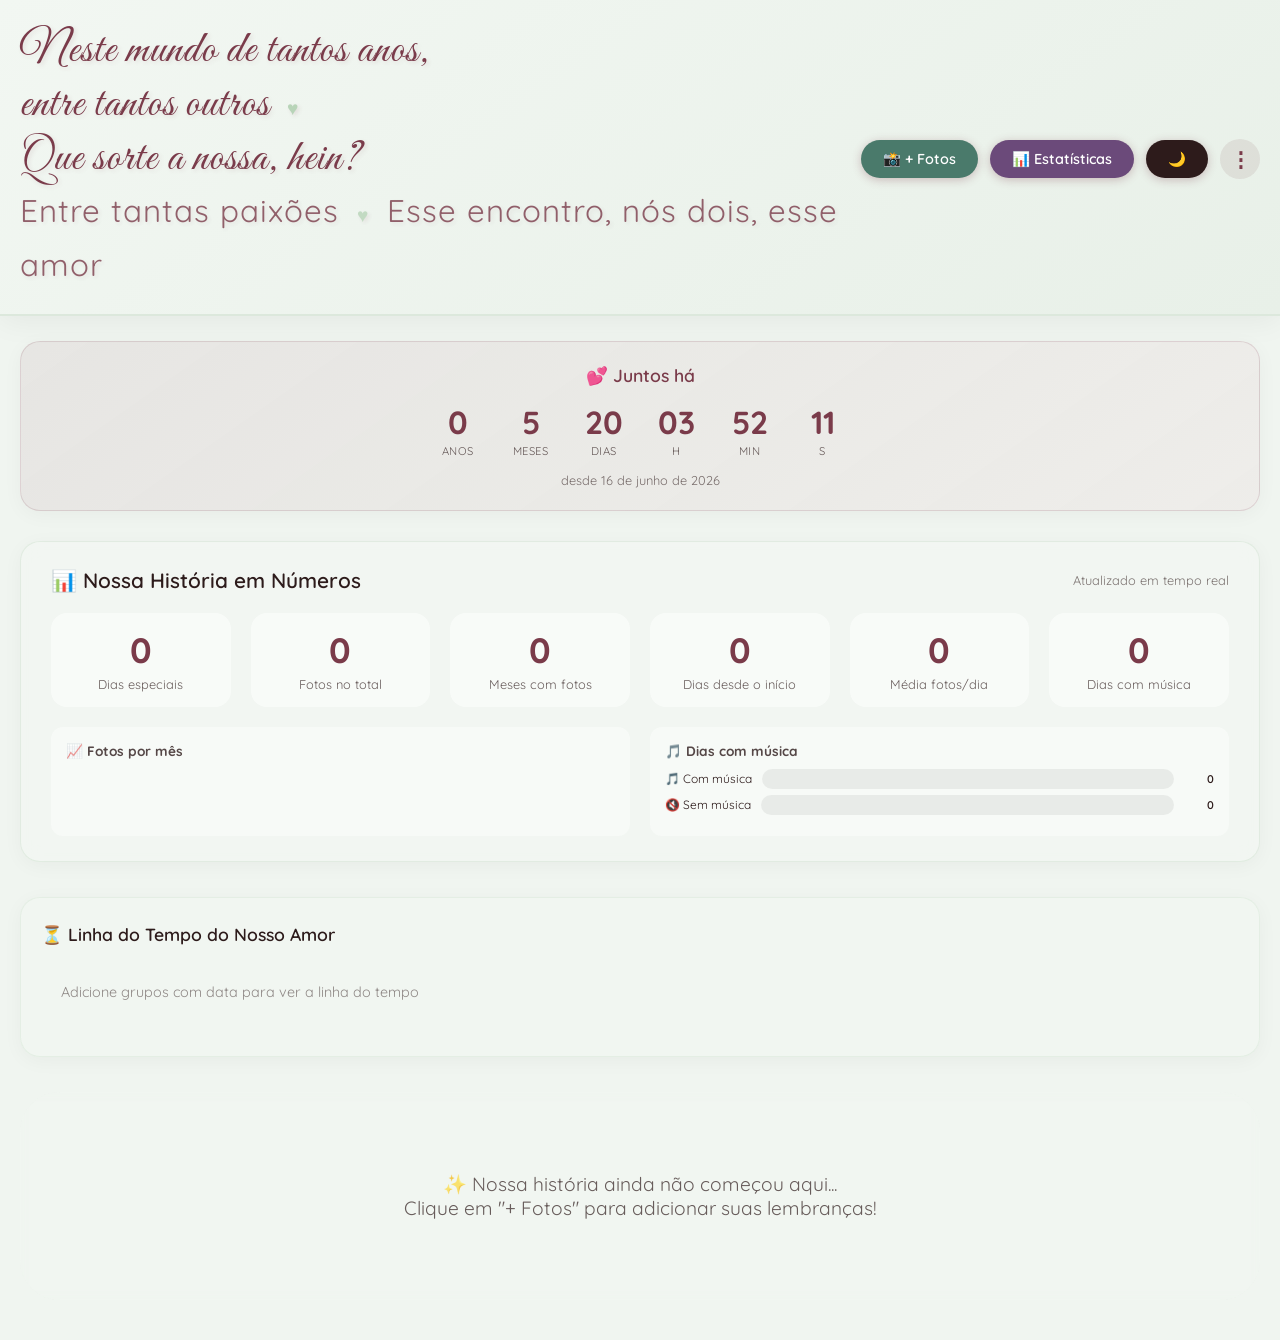
==== index.html @ b1036878 "Add files via upload" ====
<!DOCTYPE html>
<html lang="pt-br">

<head>
    <meta charset="UTF-8" />
    <meta name="viewport" content="width=device-width, initial-scale=1.0, maximum-scale=1.0, user-scalable=yes" />
    <meta name="theme-color" content="#f0f5f0" />
    <meta name="apple-mobile-web-app-capable" content="yes" />
    <meta name="apple-mobile-web-app-status-bar-style" content="default" />
    <meta name="apple-mobile-web-app-title" content="Nosso Álbum" />

    <title>📖 Nosso Álbum de Amor</title>

    <!-- PWA Manifest -->
    <link rel="manifest" href="manifest.json" />

    <!-- Ícones para instalação -->
    <link rel="icon" type="image/png" sizes="192x192" href="icons/icon-192.png" />
    <link rel="apple-touch-icon" href="icons/icon-192.png" />

    <!-- Fonte Romântica do Google Fonts -->
    <link
        href="https://fonts.googleapis.com/css2?family=Great+Vibes&family=Playfair+Display:ital,wght@0,400;0,700;1,400&family=Quicksand:wght@300;400;600&display=swap"
        rel="stylesheet" />

    <!-- CSS -->
    <link rel="stylesheet" href="style.css" />
</head>

<body>

    <!-- ===== BANNER DE INSTALAÇÃO ===== -->
    <div id="installBanner" class="install-banner hidden">
        <div class="install-content">
            <div class="install-icon">📱</div>
            <div class="install-text">
                <strong>Instalar App</strong>
                <span>Adicione à tela inicial</span>
            </div>
            <button class="btn btn-install" id="btnInstall">Instalar</button>
            <button class="btn-close-install" id="btnCloseInstall">✕</button>
        </div>
    </div>

    <!-- ===== HEADER ===== -->
    <header class="album-header" id="albumHeader">
        <div class="header-content">
            <div class="title-group">
                <div class="title-wrapper">
                    <h1>
                        Neste mundo de tantos anos,<br />
                        entre tantos outros
                        <span class="heart-divider">♥</span>
                        <br />
                        Que sorte a nossa, hein?
                        <br />
                        <span style="font-size:0.7em;opacity:0.8;">
                            Entre tantas paixões
                            <span class="heart-divider">♥</span>
                            Esse encontro, nós dois, esse amor
                        </span>
                    </h1>
                </div>
            </div>
            <div class="header-actions">
                <button class="btn btn-add-multi" id="btnAddPhotos">📸 + Fotos</button>
                <button class="btn btn-stats" id="btnToggleStats">📊 Estatísticas</button>
                <button class="btn btn-night" id="btnToggleNight">🌙</button>

                <!-- Menu de filtros (3 pontinhos) -->
                <div class="filter-menu-wrapper">
                    <button class="btn-kebab" id="btnFilterMenu" title="Filtros" aria-label="Abrir filtros">⋮</button>
                    <div class="filter-dropdown hidden" id="filterDropdown">
                        <label>📅 Filtrar por:</label>
                        <select id="filterMonth">
                            <option value="all">Todos os meses</option>
                        </select>
                        <select id="filterYear">
                            <option value="all">Todos os anos</option>
                        </select>
                        <span class="filter-stats" id="filterStats">📸 0 grupos</span>
                        <button class="btn btn-secondary" id="btnClearFilter">Limpar filtro</button>
                    </div>
                </div>
            </div>
        </div>
    </header>

    <!-- ===== MAIN ===== -->
    <div class="main-container">

        <!-- ===== CONTADOR "JUNTOS HÁ" ===== -->
        <div class="together-counter" id="togetherCounter">
            <div class="counter-title">💕 Juntos há</div>
            <div class="counter-grid">
                <div class="counter-item">
                    <span class="counter-number" id="counterYears">0</span>
                    <span class="counter-label">anos</span>
                </div>
                <div class="counter-item">
                    <span class="counter-number" id="counterMonths">0</span>
                    <span class="counter-label">meses</span>
                </div>
                <div class="counter-item">
                    <span class="counter-number" id="counterDays">0</span>
                    <span class="counter-label">dias</span>
                </div>
                <div class="counter-item">
                    <span class="counter-number" id="counterHours">00</span>
                    <span class="counter-label">h</span>
                </div>
                <div class="counter-item">
                    <span class="counter-number" id="counterMinutes">00</span>
                    <span class="counter-label">min</span>
                </div>
                <div class="counter-item">
                    <span class="counter-number" id="counterSeconds">00</span>
                    <span class="counter-label">s</span>
                </div>
            </div>
            <div class="counter-since">desde 16 de junho de 2026</div>
        </div>

        <!-- ===== PAINEL DE ESTATÍSTICAS ===== -->
        <div class="stats-panel" id="statsPanel">
            <div class="stats-header">
                <h2>📊 Nossa História em Números</h2>
                <span style="font-size:0.8rem;opacity:0.6;">Atualizado em tempo real</span>
            </div>
            <div class="stats-grid" id="statsGrid">
                <div class="stat-item">
                    <div class="stat-number" id="statGroups">0</div>
                    <div class="stat-label">Dias especiais</div>
                </div>
                <div class="stat-item">
                    <div class="stat-number" id="statPhotos">0</div>
                    <div class="stat-label">Fotos no total</div>
                </div>
                <div class="stat-item">
                    <div class="stat-number" id="statMonths">0</div>
                    <div class="stat-label">Meses com fotos</div>
                </div>
                <div class="stat-item">
                    <div class="stat-number" id="statPeriod">0</div>
                    <div class="stat-label">Dias desde o início</div>
                </div>
                <div class="stat-item">
                    <div class="stat-number" id="statAvgPhotos">0</div>
                    <div class="stat-label">Média fotos/dia</div>
                </div>
                <div class="stat-item">
                    <div class="stat-number" id="statWithMusic">0</div>
                    <div class="stat-label">Dias com música</div>
                </div>
            </div>
            <div class="stats-bars">
                <div class="bar-chart">
                    <h4>📈 Fotos por mês</h4>
                    <div id="monthlyBars"></div>
                </div>
                <div class="bar-chart">
                    <h4>🎵 Dias com música</h4>
                    <div id="musicBars"></div>
                </div>
            </div>
        </div>

        <!-- ===== LINHA DO TEMPO ===== -->
        <div class="timeline-section" id="timelineSection">
            <div class="timeline-title">⏳ Linha do Tempo do Nosso Amor</div>
            <div class="timeline-scroll" id="timelineScroll"></div>
        </div>

        <!-- ===== GRADE DE FOTOS ===== -->
        <div class="album-grid" id="albumGrid">
            <div class="empty-message" id="emptyMessage">
                ✨ Nossa história ainda não começou aqui...<br />
                Clique em "+ Fotos" para adicionar suas lembranças!
            </div>
        </div>
    </div>

    <!-- ===== MODAL DE EDIÇÃO ===== -->
    <div class="modal-overlay hidden" id="editModal">
        <div class="modal-box">
            <h2>✏️ Editar Dia Especial</h2>
            <p style="font-size:0.85rem;opacity:0.7;text-align:center;margin-bottom:10px;">
                Todas as fotos deste dia compartilham a mesma legenda, data e música
            </p>

            <label for="editText">📝 Legenda do Dia</label>
            <textarea id="editText" placeholder="Ex: Nosso primeiro beijo..."></textarea>

            <label for="editDate">📅 Data</label>
            <input type="date" id="editDate" />

            <label for="editMusic">🎵 Música do Dia</label>
            <select id="editMusic">
                <option value="">Nenhuma música</option>
                <option value="custom">🔗 URL personalizada</option>
            </select>

            <div id="customMusicDiv" style="display:none;margin-top:8px;">
                <label>🔗 URL da música</label>
                <input type="text" id="editCustomMusic"
                    placeholder="https://www.youtube.com/watch?v=... ou https://open.spotify.com/track/..." />
                <small style="display:block;margin-top:4px;font-size:0.7rem;opacity:0.6;">
                    Funciona com: YouTube, Spotify, SoundCloud, ou link direto MP3
                </small>
            </div>

            <!-- Biblioteca de músicas online -->
            <div style="margin-top:12px;">
                <label>📚 Biblioteca Online</label>
                <input type="text" class="music-search" id="musicSearch" placeholder="🔍 Buscar música..." />
                <div class="music-library" id="musicLibrary">
                    <!-- Carregado via JS -->
                </div>
            </div>

            <div class="modal-actions">
                <button class="btn-cancel" id="btnCancelEdit">Cancelar</button>
                <button class="btn-save" id="btnSaveEdit">💾 Salvar</button>
            </div>
        </div>
    </div>

    <!-- ===== LIGHTBOX ===== -->
    <div class="lightbox-overlay hidden" id="lightbox">
        <div class="lightbox-content">
            <button class="lightbox-close" id="lightboxClose">✕</button>
            <img id="lightboxImg" src="" alt="Foto ampliada" />
            <div class="lightbox-info" id="lightboxInfo"></div>
            <div class="lightbox-nav">
                <button class="lightbox-prev" id="lightboxPrev">‹</button>
                <button class="lightbox-next" id="lightboxNext">›</button>
            </div>
            <div class="lightbox-counter" id="lightboxCounter"></div>
        </div>
    </div>

    <!-- JavaScript -->
    <script src="script.js"></script>
</body>

</html>
---- style.css ----
/* ===== RESET E BASE ===== */
* {
    margin: 0;
    padding: 0;
    box-sizing: border-box;
    font-family: 'Quicksand', 'Segoe UI', 'Helvetica Neue', Arial, sans-serif;
}

body {
    background: #f0f5f0;
    /* Verde bem fraquinho */
    min-height: 100vh;
    padding: 0;
    transition: background 0.5s, color 0.5s;
    color: #2d1b1b;
}

body.night-mode {
    background: #1a1218;
    color: #f0e4e0;
}

/* ===== HEADER ===== */
.album-header {
    background: linear-gradient(145deg, #f2f7f2, #e8f0e8);
    padding: 25px 20px 20px;
    box-shadow: 0 4px 30px rgba(0, 0, 0, 0.06);
    position: sticky;
    top: 0;
    z-index: 100;
    transition: background 0.5s;
    border-bottom: 2px solid #dce8dc;
}

body.night-mode .album-header {
    background: linear-gradient(145deg, #2a1e24, #1f151b);
    border-bottom-color: #3d2a32;
}

.header-content {
    max-width: 1300px;
    margin: 0 auto;
    display: flex;
    flex-wrap: wrap;
    align-items: center;
    justify-content: space-between;
    gap: 15px;
}

.title-group {
    display: flex;
    align-items: center;
    gap: 15px;
    flex: 1;
}

.title-group .title-wrapper {
    flex: 1;
}

.title-group h1 {
    font-family: 'Great Vibes', cursive;
    font-size: 2.8rem;
    font-weight: 400;
    color: #7a3b4a;
    line-height: 1.2;
    text-shadow: 2px 2px 4px rgba(122, 59, 74, 0.12);
    letter-spacing: 1px;
    transition: color 0.5s;
}

body.night-mode .title-group h1 {
    color: #e8b4c4;
    text-shadow: 2px 2px 4px rgba(232, 180, 196, 0.2);
}

.heart-divider {
    display: inline-block;
    margin: 0 8px;
    color: #b8d4b8;
    font-size: 1.2rem;
    animation: pulse-heart 2s ease-in-out infinite;
}

@keyframes pulse-heart {

    0%,
    100% {
        transform: scale(1);
    }

    50% {
        transform: scale(1.2);
    }
}

.header-actions {
    display: flex;
    flex-wrap: wrap;
    align-items: center;
    gap: 12px;
}

/* ===== BOTÕES ===== */
.btn {
    padding: 10px 22px;
    border: none;
    border-radius: 30px;
    font-weight: 600;
    font-size: 0.9rem;
    cursor: pointer;
    transition: all 0.3s;
    display: inline-flex;
    align-items: center;
    gap: 8px;
    background: #7a3b4a;
    color: white;
    box-shadow: 0 2px 10px rgba(122, 59, 74, 0.3);
}

.btn:hover {
    transform: translateY(-2px);
    box-shadow: 0 6px 20px rgba(122, 59, 74, 0.4);
}

.btn-secondary {
    background: #dce8dc;
    color: #3a4a3a;
    box-shadow: none;
}

.btn-secondary:hover {
    background: #cde0cd;
}

body.night-mode .btn-secondary {
    background: #3d2a32;
    color: #e8d5ce;
}

.btn-night {
    background: #2d1b1b;
    color: #f5ebe6;
}

body.night-mode .btn-night {
    background: #f5ebe6;
    color: #2d1b1b;
}

.btn-add-multi {
    background: #4a7a6b;
}

.btn-add-multi:hover {
    background: #3a5f52;
}

.btn-stats {
    background: #6b4a7a;
}

.btn-stats:hover {
    background: #5a3a6a;
}

/* ===== MENU DE FILTROS (3 pontinhos) ===== */
.filter-menu-wrapper {
    position: relative;
}

.btn-kebab {
    background: rgba(122, 59, 74, 0.1);
    color: #7a3b4a;
    border: none;
    width: 40px;
    height: 40px;
    border-radius: 50%;
    font-size: 1.3rem;
    font-weight: 700;
    line-height: 1;
    cursor: pointer;
    display: flex;
    align-items: center;
    justify-content: center;
    transition: 0.3s;
}

.btn-kebab:hover {
    background: rgba(122, 59, 74, 0.2);
    transform: scale(1.05);
}

body.night-mode .btn-kebab {
    background: rgba(232, 180, 196, 0.12);
    color: #e8b4c4;
}

body.night-mode .btn-kebab:hover {
    background: rgba(232, 180, 196, 0.22);
}

.filter-dropdown {
    position: absolute;
    top: calc(100% + 10px);
    right: 0;
    background: #f2f7f2;
    border: 1px solid #dce8dc;
    border-radius: 16px;
    padding: 16px;
    box-shadow: 0 10px 30px rgba(0, 0, 0, 0.15);
    display: flex;
    flex-direction: column;
    gap: 10px;
    min-width: 220px;
    z-index: 200;
}

body.night-mode .filter-dropdown {
    background: #2a1e24;
    border-color: #3d2a32;
}

.filter-dropdown label {
    font-size: 0.85rem;
    font-weight: 600;
    opacity: 0.8;
}

.filter-dropdown select {
    padding: 8px 14px;
    border-radius: 20px;
    border: 2px solid #dce8dc;
    background: white;
    font-size: 0.85rem;
    cursor: pointer;
    transition: 0.3s;
    outline: none;
    width: 100%;
}

.filter-dropdown select:focus {
    border-color: #7a3b4a;
}

body.night-mode .filter-dropdown select {
    background: #1f151b;
    border-color: #3d2a32;
    color: #f0e4e0;
}

.filter-dropdown .filter-stats {
    font-size: 0.8rem;
    opacity: 0.7;
}

.filter-dropdown .btn-secondary {
    width: 100%;
    justify-content: center;
    padding: 8px 16px;
    font-size: 0.8rem;
}

/* ===== CONTAINER PRINCIPAL ===== */
.main-container {
    max-width: 1300px;
    margin: 0 auto;
    padding: 25px 20px 40px;
}

/* ===== CONTADOR "JUNTOS HÁ" ===== */
.together-counter {
    background: linear-gradient(145deg, rgba(122, 59, 74, 0.08), rgba(232, 180, 196, 0.12));
    border: 1px solid rgba(122, 59, 74, 0.15);
    border-radius: 20px;
    padding: 22px 20px;
    margin-bottom: 30px;
    text-align: center;
    box-shadow: 0 4px 20px rgba(0, 0, 0, 0.04);
    transition: 0.5s;
}

body.night-mode .together-counter {
    background: linear-gradient(145deg, rgba(232, 180, 196, 0.08), rgba(122, 59, 74, 0.2));
    border-color: rgba(232, 180, 196, 0.2);
}

.counter-title {
    font-size: 1.1rem;
    font-weight: 600;
    color: #7a3b4a;
    margin-bottom: 16px;
}

body.night-mode .counter-title {
    color: #e8b4c4;
}

.counter-grid {
    display: flex;
    flex-wrap: wrap;
    justify-content: center;
    gap: 18px;
}

.counter-item {
    display: flex;
    flex-direction: column;
    align-items: center;
    min-width: 55px;
}

.counter-number {
    font-size: 2rem;
    font-weight: 700;
    color: #7a3b4a;
    font-variant-numeric: tabular-nums;
}

body.night-mode .counter-number {
    color: #e8b4c4;
}

.counter-label {
    font-size: 0.7rem;
    opacity: 0.7;
    margin-top: 2px;
    text-transform: uppercase;
    letter-spacing: 0.5px;
}

.counter-since {
    margin-top: 14px;
    font-size: 0.8rem;
    opacity: 0.6;
}

/* ===== PAINEL DE ESTATÍSTICAS ===== */
.stats-panel {
    background: rgba(242, 247, 242, 0.7);
    backdrop-filter: blur(10px);
    border-radius: 20px;
    padding: 25px 30px;
    margin-bottom: 35px;
    border: 1px solid rgba(200, 220, 200, 0.4);
    box-shadow: 0 4px 20px rgba(0, 0, 0, 0.04);
    transition: 0.5s;
}

body.night-mode .stats-panel {
    background: rgba(30, 20, 26, 0.6);
    border-color: rgba(60, 40, 50, 0.5);
}

.stats-header {
    display: flex;
    justify-content: space-between;
    align-items: center;
    margin-bottom: 20px;
}

.stats-header h2 {
    font-size: 1.3rem;
    font-weight: 600;
    display: flex;
    align-items: center;
    gap: 10px;
}

.stats-grid {
    display: grid;
    grid-template-columns: repeat(auto-fit, minmax(150px, 1fr));
    gap: 20px;
    margin-bottom: 20px;
}

.stat-item {
    text-align: center;
    padding: 15px;
    background: rgba(255, 255, 255, 0.5);
    border-radius: 16px;
    transition: 0.3s;
}

body.night-mode .stat-item {
    background: rgba(40, 28, 34, 0.4);
}

.stat-item:hover {
    transform: scale(1.02);
}

.stat-number {
    font-size: 2.2rem;
    font-weight: 700;
    color: #7a3b4a;
}

body.night-mode .stat-number {
    color: #e8b4c4;
}

.stat-label {
    font-size: 0.8rem;
    opacity: 0.7;
    margin-top: 4px;
}

.stats-bars {
    display: grid;
    grid-template-columns: 1fr 1fr;
    gap: 20px;
    margin-top: 10px;
}

.bar-chart {
    background: rgba(255, 255, 255, 0.4);
    border-radius: 12px;
    padding: 15px;
}

body.night-mode .bar-chart {
    background: rgba(40, 28, 34, 0.3);
}

.bar-chart h4 {
    font-size: 0.85rem;
    margin-bottom: 10px;
    opacity: 0.8;
}

.bar-item {
    display: flex;
    align-items: center;
    gap: 10px;
    margin-bottom: 6px;
}

.bar-label {
    font-size: 0.75rem;
    min-width: 50px;
}

.bar-track {
    flex: 1;
    height: 20px;
    background: rgba(0, 0, 0, 0.06);
    border-radius: 10px;
    overflow: hidden;
    position: relative;
}

body.night-mode .bar-track {
    background: rgba(255, 255, 255, 0.08);
}

.bar-fill {
    height: 100%;
    background: linear-gradient(90deg, #7a3b4a, #e8b4c4);
    border-radius: 10px;
    transition: width 1s ease;
    width: 0%;
}

body.night-mode .bar-fill {
    background: linear-gradient(90deg, #e8b4c4, #7a3b4a);
}

.bar-value {
    font-size: 0.7rem;
    min-width: 30px;
    text-align: right;
    font-weight: 600;
}

/* ===== LINHA DO TEMPO ===== */
.timeline-section {
    background: rgba(242, 247, 242, 0.6);
    backdrop-filter: blur(10px);
    border-radius: 20px;
    padding: 25px 20px;
    margin-bottom: 35px;
    box-shadow: 0 4px 20px rgba(0, 0, 0, 0.04);
    border: 1px solid rgba(200, 220, 200, 0.3);
    overflow-x: auto;
}

body.night-mode .timeline-section {
    background: rgba(30, 20, 26, 0.6);
    border-color: rgba(60, 40, 50, 0.5);
}

.timeline-title {
    font-size: 1.1rem;
    font-weight: 600;
    margin-bottom: 18px;
    display: flex;
    align-items: center;
    gap: 10px;
}

.timeline-scroll {
    display: flex;
    gap: 18px;
    padding-bottom: 10px;
    overflow-x: auto;
}

.timeline-item {
    flex: 0 0 auto;
    display: flex;
    flex-direction: column;
    align-items: center;
    cursor: pointer;
    transition: 0.3s;
    min-width: 70px;
    padding: 8px 12px;
    border-radius: 16px;
    background: rgba(255, 255, 255, 0.5);
    border: 2px solid transparent;
}

.timeline-item:hover {
    transform: scale(1.05);
    background: rgba(255, 255, 255, 0.8);
}

body.night-mode .timeline-item {
    background: rgba(40, 28, 34, 0.5);
}

body.night-mode .timeline-item:hover {
    background: rgba(60, 40, 50, 0.7);
}

.timeline-item.active {
    border-color: #7a3b4a;
    background: rgba(122, 59, 74, 0.12);
}

body.night-mode .timeline-item.active {
    border-color: #e8b4c4;
    background: rgba(232, 180, 196, 0.15);
}

.timeline-item .month-label {
    font-size: 0.75rem;
    font-weight: 700;
    text-transform: uppercase;
    letter-spacing: 0.5px;
}

.timeline-item .year-label {
    font-size: 0.65rem;
    opacity: 0.6;
}

.timeline-item .count-badge {
    font-size: 0.6rem;
    background: #7a3b4a;
    color: white;
    padding: 1px 10px;
    border-radius: 20px;
    margin-top: 4px;
}

body.night-mode .timeline-item .count-badge {
    background: #e8b4c4;
    color: #1a1218;
}

.timeline-dot {
    width: 10px;
    height: 10px;
    border-radius: 50%;
    background: #7a3b4a;
    margin-bottom: 5px;
    transition: 0.3s;
}

body.night-mode .timeline-dot {
    background: #e8b4c4;
}

/* ===== GRADE DE FOTOS ===== */
.album-grid {
    display: grid;
    grid-template-columns: repeat(auto-fill, minmax(340px, 1fr));
    gap: 28px;
}

/* ===== CARD DE FOTO ===== */
.photo-card {
    background: white;
    border-radius: 18px;
    overflow: hidden;
    box-shadow: 0 8px 32px rgba(0, 0, 0, 0.08);
    transition: all 0.4s cubic-bezier(0.175, 0.885, 0.32, 1.275);
    border: 4px solid #dce8dc;
    padding: 12px;
    background-color: #f7faf7;
    position: relative;
}

.photo-card:hover {
    transform: translateY(-6px) scale(1.01);
    box-shadow: 0 16px 48px rgba(0, 0, 0, 0.14);
}

body.night-mode .photo-card {
    background: #2a1e24;
    border-color: #3d2a32;
    box-shadow: 0 8px 32px rgba(0, 0, 0, 0.4);
}

.photo-grid {
    display: grid;
    gap: 8px;
    width: 100%;
}

.photo-grid.grid-1 {
    grid-template-columns: 1fr;
}

.photo-grid.grid-2 {
    grid-template-columns: 1fr 1fr;
}

.photo-grid.grid-3 {
    grid-template-columns: 1fr 1fr 1fr;
}

.photo-grid.grid-4 {
    grid-template-columns: 1fr 1fr;
}

.photo-grid.grid-5 {
    grid-template-columns: 1fr 1fr 1fr;
}

.photo-grid.grid-6 {
    grid-template-columns: 1fr 1fr 1fr;
}

.photo-grid img {
    width: 100%;
    height: 180px;
    object-fit: cover;
    border-radius: 10px;
    display: block;
    transition: 0.4s;
    cursor: pointer;
}

.photo-grid img:hover {
    transform: scale(1.03);
    box-shadow: 0 4px 15px rgba(0, 0, 0, 0.15);
}

.photo-grid.grid-4 img:first-child {
    grid-column: 1 / 2;
    grid-row: 1 / 3;
    height: 370px;
}

.photo-grid.grid-4 img:nth-child(2) {
    grid-column: 2 / 3;
    grid-row: 1 / 2;
}

.photo-grid.grid-4 img:nth-child(3) {
    grid-column: 2 / 3;
    grid-row: 2 / 3;
}

.photo-grid.grid-4 img:nth-child(4) {
    grid-column: 2 / 3;
    grid-row: 3 / 4;
}

.photo-grid.grid-5 img:first-child {
    grid-column: 1 / 3;
    grid-row: 1 / 3;
    height: 370px;
}

.photo-grid.grid-5 img:nth-child(2) {
    grid-column: 3 / 4;
    grid-row: 1 / 2;
}

.photo-grid.grid-5 img:nth-child(3) {
    grid-column: 3 / 4;
    grid-row: 2 / 3;
}

.photo-grid.grid-5 img:nth-child(4) {
    grid-column: 3 / 4;
    grid-row: 3 / 4;
}

.photo-grid.grid-5 img:nth-child(5) {
    grid-column: 1 / 3;
    grid-row: 3 / 4;
}

.photo-grid.grid-6 img {
    height: 160px;
}

/* ===== BADGES ===== */
.photo-badge {
    position: absolute;
    top: 18px;
    right: 18px;
    background: rgba(122, 59, 74, 0.9);
    color: white;
    padding: 4px 14px;
    border-radius: 30px;
    font-size: 0.65rem;
    font-weight: 700;
    letter-spacing: 0.5px;
    backdrop-filter: blur(4px);
    border: 1px solid rgba(255, 255, 255, 0.2);
    z-index: 2;
}

body.night-mode .photo-badge {
    background: rgba(232, 180, 196, 0.85);
    color: #1a1218;
}

.photo-count-badge {
    position: absolute;
    top: 18px;
    left: 18px;
    background: rgba(0, 0, 0, 0.4);
    color: white;
    padding: 4px 12px;
    border-radius: 30px;
    font-size: 0.6rem;
    font-weight: 700;
    backdrop-filter: blur(4px);
    z-index: 2;
}

body.night-mode .photo-count-badge {
    background: rgba(0, 0, 0, 0.6);
}

/* ===== INFO ===== */
.photo-info {
    padding: 12px 4px 4px 4px;
}

.photo-text {
    font-size: 1rem;
    font-weight: 500;
    color: #2d1b1b;
    word-break: break-word;
    line-height: 1.4;
}

body.night-mode .photo-text {
    color: #f0e4e0;
}

.photo-date {
    font-size: 0.8rem;
    opacity: 0.6;
    margin-top: 2px;
    font-weight: 400;
}

/* ===== PLAYER DE MÚSICA ===== */
.music-player {
    background: rgba(122, 59, 74, 0.06);
    border-radius: 12px;
    padding: 10px 12px;
    margin-top: 8px;
}

body.night-mode .music-player {
    background: rgba(232, 180, 196, 0.08);
}

.music-player audio {
    width: 100%;
    height: 36px;
    border-radius: 20px;
}

.music-player audio::-webkit-media-controls-panel {
    background: rgba(255, 255, 255, 0.5);
}

.music-label {
    font-size: 0.75rem;
    font-weight: 600;
    opacity: 0.7;
    display: flex;
    align-items: center;
    gap: 5px;
    margin-bottom: 4px;
}

/* ===== BOTÕES DE AÇÃO ===== */
.edit-actions {
    display: flex;
    flex-wrap: wrap;
    gap: 6px;
    margin-top: 8px;
}

.edit-actions button {
    background: #e8f0e8;
    border: none;
    padding: 5px 14px;
    border-radius: 30px;
    font-size: 0.7rem;
    cursor: pointer;
    transition: 0.2s;
    font-weight: 600;
    color: #3a4a3a;
}

.edit-actions button:hover {
    background: #d4e0d4;
    transform: scale(0.97);
}

body.night-mode .edit-actions button {
    background: #3d2a32;
    color: #e8d5ce;
}

body.night-mode .edit-actions button:hover {
    background: #4d3a42;
}

.btn-remove {
    background: #f0d8d8 !important;
    color: #7a3a3a !important;
}

body.night-mode .btn-remove {
    background: #4a2a2a !important;
    color: #f0d0d0 !important;
}

/* ===== CONTROLES DE MOLDURA ===== */
.frame-controls {
    display: flex;
    flex-wrap: wrap;
    gap: 5px;
    margin-top: 10px;
    padding-top: 10px;
    border-top: 1px solid rgba(0, 0, 0, 0.05);
    align-items: center;
}

body.night-mode .frame-controls {
    border-top-color: rgba(255, 255, 255, 0.06);
}

.frame-controls label {
    font-size: 0.6rem;
    font-weight: 700;
    opacity: 0.6;
    text-transform: uppercase;
    letter-spacing: 0.3px;
    margin-right: 1px;
}

.frame-controls input[type="color"] {
    width: 26px;
    height: 26px;
    border: none;
    border-radius: 50%;
    cursor: pointer;
    background: none;
    padding: 0;
}

.frame-controls input[type="color"]::-webkit-color-swatch-wrapper {
    padding: 0;
}

.frame-controls input[type="color"]::-webkit-color-swatch {
    border-radius: 50%;
    border: 2px solid rgba(0, 0, 0, 0.08);
}

/* ===== MODAL ===== */
.modal-overlay {
    position: fixed;
    top: 0;
    left: 0;
    width: 100%;
    height: 100%;
    background: rgba(0, 0, 0, 0.5);
    backdrop-filter: blur(8px);
    display: flex;
    align-items: center;
    justify-content: center;
    z-index: 999;
    animation: fadeIn 0.3s ease;
}

.modal-box {
    background: white;
    border-radius: 28px;
    padding: 40px 35px;
    max-width: 520px;
    width: 92%;
    box-shadow: 0 30px 80px rgba(0, 0, 0, 0.3);
    animation: slideUp 0.4s ease;
    max-height: 90vh;
    overflow-y: auto;
}

body.night-mode .modal-box {
    background: #2a1e24;
    color: #f0e4e0;
}

@keyframes fadeIn {
    from {
        opacity: 0;
    }

    to {
        opacity: 1;
    }
}

@keyframes slideUp {
    from {
        opacity: 0;
        transform: translateY(30px) scale(0.95);
    }

    to {
        opacity: 1;
        transform: translateY(0) scale(1);
    }
}

.modal-box h2 {
    color: #7a3b4a;
    margin-bottom: 18px;
    font-size: 1.5rem;
    text-align: center;
}

body.night-mode .modal-box h2 {
    color: #e8b4c4;
}

.modal-box label {
    font-weight: 600;
    opacity: 0.8;
    display: block;
    margin: 14px 0 4px;
    font-size: 0.85rem;
}

.modal-box input,
.modal-box textarea,
.modal-box select {
    width: 100%;
    padding: 10px 16px;
    border: 2px solid #dce8dc;
    border-radius: 14px;
    font-size: 0.95rem;
    transition: 0.3s;
    background: white;
}

body.night-mode .modal-box input,
body.night-mode .modal-box textarea,
body.night-mode .modal-box select {
    background: #1a1218;
    border-color: #3d2a32;
    color: #f0e4e0;
}

.modal-box input:focus,
.modal-box textarea:focus,
.modal-box select:focus {
    outline: none;
    border-color: #7a3b4a;
}

.modal-box textarea {
    resize: vertical;
    min-height: 60px;
}

.modal-actions {
    display: flex;
    gap: 12px;
    margin-top: 24px;
    justify-content: flex-end;
}

.modal-actions button {
    padding: 10px 28px;
    border: none;
    border-radius: 40px;
    font-weight: 600;
    cursor: pointer;
    transition: 0.3s;
}

.modal-actions .btn-save {
    background: #7a3b4a;
    color: white;
}

.modal-actions .btn-save:hover {
    background: #5a2a3a;
}

.modal-actions .btn-cancel {
    background: #e8f0e8;
    color: #3a4a3a;
}

body.night-mode .modal-actions .btn-cancel {
    background: #3d2a32;
    color: #e8d5ce;
}

/* ===== BIBLIOTECA DE MÚSICAS ===== */
.music-library {
    background: rgba(255, 255, 255, 0.4);
    border-radius: 14px;
    padding: 15px;
    margin-top: 8px;
    max-height: 200px;
    overflow-y: auto;
    border: 2px solid #dce8dc;
}

body.night-mode .music-library {
    background: rgba(40, 28, 34, 0.3);
    border-color: #3d2a32;
}

.music-library::-webkit-scrollbar {
    width: 6px;
}

.music-library::-webkit-scrollbar-track {
    background: rgba(0, 0, 0, 0.04);
    border-radius: 10px;
}

.music-library::-webkit-scrollbar-thumb {
    background: #7a3b4a;
    border-radius: 10px;
}

.music-item {
    display: flex;
    align-items: center;
    justify-content: space-between;
    padding: 6px 10px;
    border-radius: 8px;
    cursor: pointer;
    transition: 0.2s;
    margin-bottom: 2px;
}

.music-item:hover {
    background: rgba(122, 59, 74, 0.08);
}

body.night-mode .music-item:hover {
    background: rgba(232, 180, 196, 0.1);
}

.music-item .name {
    font-size: 0.8rem;
    font-weight: 500;
}

.music-item .artist {
    font-size: 0.7rem;
    opacity: 0.6;
}

.music-item .preview-btn {
    background: none;
    border: none;
    cursor: pointer;
    font-size: 1.2rem;
    padding: 2px 8px;
    border-radius: 20px;
    transition: 0.2s;
}

.music-item .preview-btn:hover {
    background: rgba(122, 59, 74, 0.15);
    transform: scale(1.1);
}

.music-item.selected {
    background: rgba(122, 59, 74, 0.12);
    border-left: 3px solid #7a3b4a;
}

body.night-mode .music-item.selected {
    background: rgba(232, 180, 196, 0.15);
    border-left-color: #e8b4c4;
}

.music-search {
    width: 100%;
    padding: 8px 14px;
    border: 2px solid #dce8dc;
    border-radius: 12px;
    font-size: 0.85rem;
    margin-bottom: 10px;
    background: white;
}

body.night-mode .music-search {
    background: #1a1218;
    border-color: #3d2a32;
    color: #f0e4e0;
}

.music-search:focus {
    outline: none;
    border-color: #7a3b4a;
}

.music-category {
    font-size: 0.7rem;
    font-weight: 700;
    opacity: 0.5;
    padding: 4px 10px;
    margin-top: 4px;
    text-transform: uppercase;
    letter-spacing: 0.5px;
}

/* ===== EMPTY STATE ===== */
.empty-message {
    text-align: center;
    padding: 80px 20px;
    grid-column: 1 / -1;
    background: rgba(242, 247, 242, 0.5);
    border-radius: 40px;
    font-size: 1.2rem;
    opacity: 0.7;
    backdrop-filter: blur(4px);
}

body.night-mode .empty-message {
    background: rgba(30, 20, 26, 0.3);
}

.hidden {
    display: none !important;
}

/* ===== SCROLLBAR ===== */
.timeline-scroll::-webkit-scrollbar {
    height: 6px;
}

.timeline-scroll::-webkit-scrollbar-track {
    background: rgba(0, 0, 0, 0.04);
    border-radius: 10px;
}

.timeline-scroll::-webkit-scrollbar-thumb {
    background: #7a3b4a;
    border-radius: 10px;
}

body.night-mode .timeline-scroll::-webkit-scrollbar-thumb {
    background: #e8b4c4;
}

/* ===== RESPONSIVE ===== */
@media (max-width: 700px) {
    .header-content {
        flex-direction: column;
        align-items: stretch;
    }

    .title-group h1 {
        font-size: 1.8rem;
        text-align: center;
    }

    .header-actions {
        justify-content: center;
    }

    .filter-area {
        flex-direction: column;
        align-items: stretch;
    }

    .filter-stats {
        margin-left: 0;
        text-align: center;
    }

    .album-grid {
        grid-template-columns: 1fr;
    }

    .timeline-item {
        min-width: 60px;
        padding: 6px 10px;
    }

    .stats-grid {
        grid-template-columns: repeat(2, 1fr);
    }

    .stats-bars {
        grid-template-columns: 1fr;
    }

    .photo-grid.grid-2,
    .photo-grid.grid-3 {
        grid-template-columns: 1fr 1fr;
    }

    .photo-grid.grid-4,
    .photo-grid.grid-5,
    .photo-grid.grid-6 {
        grid-template-columns: 1fr 1fr;
    }

    .photo-grid.grid-4 img:first-child,
    .photo-grid.grid-5 img:first-child {
        grid-column: 1 / 2;
        grid-row: auto;
        height: 180px;
    }

    .photo-grid.grid-4 img:nth-child(2),
    .photo-grid.grid-4 img:nth-child(3),
    .photo-grid.grid-4 img:nth-child(4),
    .photo-grid.grid-5 img:nth-child(2),
    .photo-grid.grid-5 img:nth-child(3),
    .photo-grid.grid-5 img:nth-child(4),
    .photo-grid.grid-5 img:nth-child(5) {
        grid-column: auto;
        grid-row: auto;
    }

    .photo-grid img {
        height: 150px;
    }

    .modal-box {
        padding: 25px 20px;
        max-width: 95%;
    }
}

@media (min-width: 701px) and (max-width: 1000px) {
    .album-grid {
        grid-template-columns: repeat(2, 1fr);
    }
}

/* ===== LIGHTBOX ===== */
.lightbox-overlay {
    position: fixed;
    top: 0;
    left: 0;
    width: 100%;
    height: 100%;
    background: rgba(0, 0, 0, 0.9);
    z-index: 9999;
    display: flex;
    align-items: center;
    justify-content: center;
    animation: fadeIn 0.3s ease;
}

.lightbox-content {
    position: relative;
    max-width: 90%;
    max-height: 90%;
    display: flex;
    flex-direction: column;
    align-items: center;
}

.lightbox-content img {
    max-width: 90vw;
    max-height: 80vh;
    object-fit: contain;
    border-radius: 12px;
    box-shadow: 0 10px 60px rgba(0, 0, 0, 0.5);
}

.lightbox-close {
    position: absolute;
    top: -40px;
    right: 0;
    background: none;
    border: none;
    color: white;
    font-size: 2rem;
    cursor: pointer;
    transition: 0.3s;
    padding: 0 10px;
}

.lightbox-close:hover {
    transform: scale(1.2);
    color: #e8b4c4;
}

.lightbox-info {
    color: white;
    padding: 15px 0 10px;
    text-align: center;
    max-width: 90%;
}

.lightbox-info .lb-text {
    font-size: 1.1rem;
    font-weight: 500;
}

.lightbox-info .lb-date {
    font-size: 0.9rem;
    opacity: 0.7;
    margin-top: 4px;
}

.lightbox-nav {
    position: absolute;
    width: 100%;
    top: 50%;
    transform: translateY(-50%);
    display: flex;
    justify-content: space-between;
    pointer-events: none;
    padding: 0 20px;
}

.lightbox-nav button {
    pointer-events: all;
    background: rgba(255, 255, 255, 0.15);
    border: none;
    color: white;
    font-size: 3rem;
    padding: 10px 20px;
    border-radius: 50%;
    cursor: pointer;
    transition: 0.3s;
    backdrop-filter: blur(4px);
}

.lightbox-nav button:hover {
    background: rgba(255, 255, 255, 0.3);
    transform: scale(1.1);
}

.lightbox-counter {
    color: white;
    font-size: 0.85rem;
    opacity: 0.6;
    margin-top: 10px;
}

/* ===== PLAYER DE MÚSICA (YouTube/Spotify) ===== */
.music-player-embed {
    margin-top: 8px;
    border-radius: 12px;
    overflow: hidden;
    width: 100%;
}

.music-player-embed iframe {
    width: 100%;
    height: 80px;
    border: none;
    border-radius: 12px;
}

.music-player-embed.spotify iframe {
    height: 80px;
}

.music-player-embed.youtube iframe {
    height: 200px;
}

/* ===== RESPONSIVE LIGHTBOX ===== */
@media (max-width: 700px) {
    .lightbox-content img {
        max-width: 95vw;
        max-height: 70vh;
    }

    .lightbox-nav button {
        font-size: 2rem;
        padding: 6px 12px;
    }

    .lightbox-close {
        top: -35px;
        font-size: 1.5rem;
    }
}

/* ===== BANNER DE INSTALAÇÃO ===== */
.install-banner {
    position: fixed;
    bottom: 0;
    left: 0;
    right: 0;
    background: white;
    box-shadow: 0 -4px 20px rgba(0, 0, 0, 0.15);
    padding: 12px 16px;
    z-index: 1000;
    animation: slideUp 0.5s ease;
    border-top: 3px solid #7a3b4a;
}

body.night-mode .install-banner {
    background: #2a1e24;
    border-top-color: #e8b4c4;
}

.install-content {
    display: flex;
    align-items: center;
    gap: 12px;
    max-width: 600px;
    margin: 0 auto;
}

.install-icon {
    font-size: 2rem;
}

.install-text {
    flex: 1;
    display: flex;
    flex-direction: column;
}

.install-text strong {
    font-size: 0.95rem;
    color: #2d1b1b;
}

body.night-mode .install-text strong {
    color: #f0e4e0;
}

.install-text span {
    font-size: 0.75rem;
    opacity: 0.6;
}

.btn-install {
    background: #7a3b4a;
    color: white;
    border: none;
    padding: 8px 20px;
    border-radius: 25px;
    font-weight: 600;
    font-size: 0.85rem;
    cursor: pointer;
    transition: 0.3s;
    white-space: nowrap;
}

.btn-install:hover {
    transform: scale(1.05);
    background: #5a2a3a;
}

.btn-close-install {
    background: none;
    border: none;
    font-size: 1.2rem;
    cursor: pointer;
    opacity: 0.5;
    padding: 0 5px;
    color: #2d1b1b;
}

body.night-mode .btn-close-install {
    color: #f0e4e0;
}

.btn-close-install:hover {
    opacity: 1;
}

@keyframes slideUp {
    from {
        transform: translateY(100%);
        opacity: 0;
    }

    to {
        transform: translateY(0);
        opacity: 1;
    }
}

/* ===== RESPONSIVIDADE CELULAR ===== */
@media (max-width: 600px) {

    /* Header */
    .title-group h1 {
        font-size: 1.4rem;
        text-align: center;
        line-height: 1.4;
    }

    .header-content {
        flex-direction: column;
        align-items: stretch;
        gap: 10px;
        padding: 0 5px;
    }

    .header-actions {
        justify-content: center;
        flex-wrap: wrap;
        gap: 8px;
    }

    .header-actions .btn {
        padding: 8px 14px;
        font-size: 0.75rem;
    }

    /* Menu de filtros */
    .filter-dropdown {
        position: fixed;
        top: auto;
        left: 12px;
        right: 12px;
        width: auto;
        min-width: 0;
    }

    .filter-dropdown select {
        padding: 8px 12px;
        font-size: 0.8rem;
    }

    .filter-dropdown .filter-stats {
        text-align: center;
        font-size: 0.75rem;
    }

    /* Contador "Juntos há" */
    .together-counter {
        padding: 16px 12px;
        border-radius: 16px;
        margin-bottom: 20px;
    }

    .counter-title {
        font-size: 0.95rem;
        margin-bottom: 12px;
    }

    .counter-grid {
        gap: 10px;
    }

    .counter-item {
        min-width: 42px;
    }

    .counter-number {
        font-size: 1.4rem;
    }

    .counter-label {
        font-size: 0.6rem;
    }

    .counter-since {
        font-size: 0.7rem;
    }

    /* Estatísticas */
    .stats-panel {
        padding: 15px;
        border-radius: 16px;
    }

    .stats-grid {
        grid-template-columns: repeat(2, 1fr);
        gap: 10px;
    }

    .stat-item {
        padding: 10px;
    }

    .stat-number {
        font-size: 1.6rem;
    }

    .stat-label {
        font-size: 0.65rem;
    }

    .stats-bars {
        grid-template-columns: 1fr;
        gap: 12px;
    }

    .bar-chart {
        padding: 12px;
    }

    /* Timeline */
    .timeline-section {
        padding: 15px 12px;
        margin-bottom: 20px;
    }

    .timeline-title {
        font-size: 0.95rem;
    }

    .timeline-item {
        min-width: 55px;
        padding: 6px 8px;
    }

    .timeline-item .month-label {
        font-size: 0.65rem;
    }

    .timeline-item .year-label {
        font-size: 0.55rem;
    }

    .timeline-item .count-badge {
        font-size: 0.5rem;
        padding: 1px 8px;
    }

    /* Grade de fotos */
    .album-grid {
        grid-template-columns: 1fr;
        gap: 16px;
    }

    /* Card de foto */
    .photo-card {
        padding: 10px;
        border-width: 3px;
    }

    .photo-grid img {
        height: 140px;
    }

    .photo-grid.grid-4 img:first-child,
    .photo-grid.grid-5 img:first-child {
        grid-column: 1 / 2;
        grid-row: auto;
        height: 140px;
    }

    .photo-grid.grid-4 img:nth-child(2),
    .photo-grid.grid-4 img:nth-child(3),
    .photo-grid.grid-4 img:nth-child(4),
    .photo-grid.grid-5 img:nth-child(2),
    .photo-grid.grid-5 img:nth-child(3),
    .photo-grid.grid-5 img:nth-child(4),
    .photo-grid.grid-5 img:nth-child(5) {
        grid-column: auto;
        grid-row: auto;
    }

    .photo-grid.grid-2 {
        grid-template-columns: 1fr 1fr;
    }

    .photo-grid.grid-3 {
        grid-template-columns: 1fr 1fr 1fr;
    }

    .photo-grid.grid-4 {
        grid-template-columns: 1fr 1fr;
    }

    .photo-grid.grid-5 {
        grid-template-columns: 1fr 1fr 1fr;
    }

    .photo-grid.grid-6 {
        grid-template-columns: 1fr 1fr 1fr;
    }

    .photo-text {
        font-size: 0.9rem;
    }

    .photo-date {
        font-size: 0.7rem;
    }

    .photo-badge {
        font-size: 0.55rem;
        padding: 3px 10px;
        top: 12px;
        right: 12px;
    }

    .photo-count-badge {
        font-size: 0.5rem;
        padding: 2px 8px;
        top: 12px;
        left: 12px;
    }

    /* Ações */
    .edit-actions {
        gap: 4px;
    }

    .edit-actions button {
        padding: 4px 10px;
        font-size: 0.6rem;
    }

    /* Controles de moldura */
    .frame-controls {
        gap: 3px;
        margin-top: 6px;
        padding-top: 6px;
    }

    .frame-controls label {
        font-size: 0.5rem;
    }

    .frame-controls input[type="color"] {
        width: 22px;
        height: 22px;
    }

    /* Player de música */
    .music-player {
        padding: 8px 10px;
    }

    .music-player audio {
        height: 30px;
    }

    .music-label {
        font-size: 0.65rem;
    }

    /* Modal */
    .modal-box {
        padding: 20px 16px;
        max-width: 95%;
        border-radius: 20px;
    }

    .modal-box h2 {
        font-size: 1.2rem;
    }

    .modal-box label {
        font-size: 0.75rem;
        margin: 10px 0 3px;
    }

    .modal-box input,
    .modal-box textarea,
    .modal-box select {
        padding: 8px 12px;
        font-size: 0.85rem;
        border-radius: 10px;
    }

    .modal-actions {
        gap: 8px;
        margin-top: 16px;
    }

    .modal-actions button {
        padding: 8px 18px;
        font-size: 0.85rem;
    }

    /* Biblioteca de músicas */
    .music-library {
        max-height: 150px;
        padding: 10px;
    }

    .music-item {
        padding: 4px 8px;
    }

    .music-item .name {
        font-size: 0.7rem;
    }

    .music-item .artist {
        font-size: 0.6rem;
    }

    .music-item .preview-btn {
        font-size: 0.9rem;
        padding: 1px 6px;
    }

    .music-search {
        font-size: 0.75rem;
        padding: 6px 10px;
    }

    /* Lightbox */
    .lightbox-content img {
        max-width: 95vw;
        max-height: 65vh;
    }

    .lightbox-nav button {
        font-size: 1.5rem;
        padding: 8px 12px;
    }

    .lightbox-close {
        font-size: 1.5rem;
        top: -30px;
    }

    .lightbox-info .lb-text {
        font-size: 0.9rem;
    }

    .lightbox-info .lb-date {
        font-size: 0.75rem;
    }

    .lightbox-counter {
        font-size: 0.7rem;
    }

    /* Banner de instalação */
    .install-content {
        gap: 8px;
    }

    .install-icon {
        font-size: 1.5rem;
    }

    .install-text strong {
        font-size: 0.8rem;
    }

    .install-text span {
        font-size: 0.65rem;
    }

    .btn-install {
        padding: 6px 14px;
        font-size: 0.75rem;
    }

    .btn-close-install {
        font-size: 1rem;
    }

    /* Empty message */
    .empty-message {
        padding: 40px 20px;
        font-size: 1rem;
    }
}

/* ===== TABLET ===== */
@media (min-width: 601px) and (max-width: 1024px) {
    .album-grid {
        grid-template-columns: repeat(2, 1fr);
        gap: 20px;
    }

    .title-group h1 {
        font-size: 2.2rem;
    }

    .stats-grid {
        grid-template-columns: repeat(3, 1fr);
    }
}

/* ===== DESKTOP GRANDE ===== */
@media (min-width: 1025px) {
    .album-grid {
        grid-template-columns: repeat(3, 1fr);
    }
}

/* ===== SPLASH SCREEN (PWA) ===== */
@media all and (display-mode: standalone) {
    body {
        padding-top: env(safe-area-inset-top);
        padding-bottom: env(safe-area-inset-bottom);
    }

    .install-banner {
        display: none !important;
    }

}
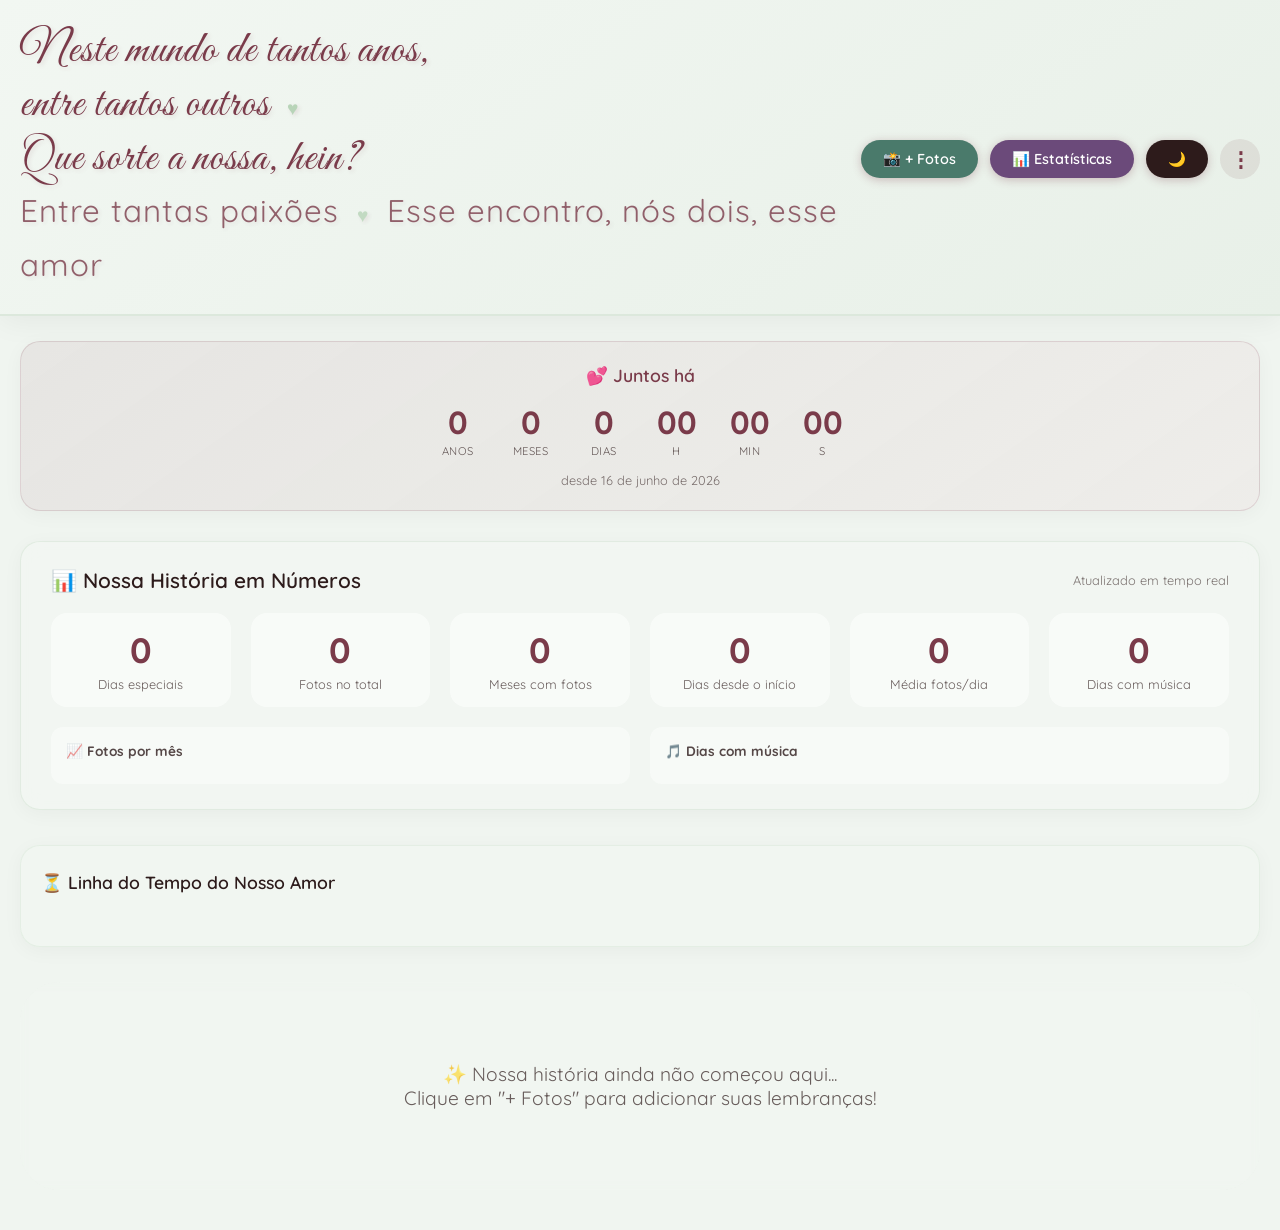
==== commit 73717641: "Add files via upload" ====
--- a/index.html
+++ b/index.html
@@ -1,6 +1,5 @@
 <!DOCTYPE html>
 <html lang="pt-br">
-
 <head>
     <meta charset="UTF-8" />
     <meta name="viewport" content="width=device-width, initial-scale=1.0, maximum-scale=1.0, user-scalable=yes" />
@@ -8,25 +7,22 @@
     <meta name="apple-mobile-web-app-capable" content="yes" />
     <meta name="apple-mobile-web-app-status-bar-style" content="default" />
     <meta name="apple-mobile-web-app-title" content="Nosso Álbum" />
-
+    
     <title>📖 Nosso Álbum de Amor</title>
-
+    
     <!-- PWA Manifest -->
     <link rel="manifest" href="manifest.json" />
-
+    
     <!-- Ícones para instalação -->
     <link rel="icon" type="image/png" sizes="192x192" href="icons/icon-192.png" />
     <link rel="apple-touch-icon" href="icons/icon-192.png" />
-
+    
     <!-- Fonte Romântica do Google Fonts -->
-    <link
-        href="https://fonts.googleapis.com/css2?family=Great+Vibes&family=Playfair+Display:ital,wght@0,400;0,700;1,400&family=Quicksand:wght@300;400;600&display=swap"
-        rel="stylesheet" />
-
+    <link href="https://fonts.googleapis.com/css2?family=Great+Vibes&family=Playfair+Display:ital,wght@0,400;0,700;1,400&family=Quicksand:wght@300;400;600&display=swap" rel="stylesheet" />
+    
     <!-- CSS -->
     <link rel="stylesheet" href="style.css" />
 </head>
-
 <body>
 
     <!-- ===== BANNER DE INSTALAÇÃO ===== -->
@@ -202,8 +198,7 @@
 
             <div id="customMusicDiv" style="display:none;margin-top:8px;">
                 <label>🔗 URL da música</label>
-                <input type="text" id="editCustomMusic"
-                    placeholder="https://www.youtube.com/watch?v=... ou https://open.spotify.com/track/..." />
+                <input type="text" id="editCustomMusic" placeholder="https://www.youtube.com/watch?v=... ou https://open.spotify.com/track/..." />
                 <small style="display:block;margin-top:4px;font-size:0.7rem;opacity:0.6;">
                     Funciona com: YouTube, Spotify, SoundCloud, ou link direto MP3
                 </small>
@@ -239,8 +234,13 @@
         </div>
     </div>
 
+    <!-- Firebase (banco de dados + fotos na nuvem, sincroniza entre aparelhos) -->
+    <script src="https://www.gstatic.com/firebasejs/10.13.0/firebase-app-compat.js"></script>
+    <script src="https://www.gstatic.com/firebasejs/10.13.0/firebase-firestore-compat.js"></script>
+    <script src="https://www.gstatic.com/firebasejs/10.13.0/firebase-storage-compat.js"></script>
+    <script src="firebase-config.js"></script>
+
     <!-- JavaScript -->
     <script src="script.js"></script>
 </body>
-
 </html>
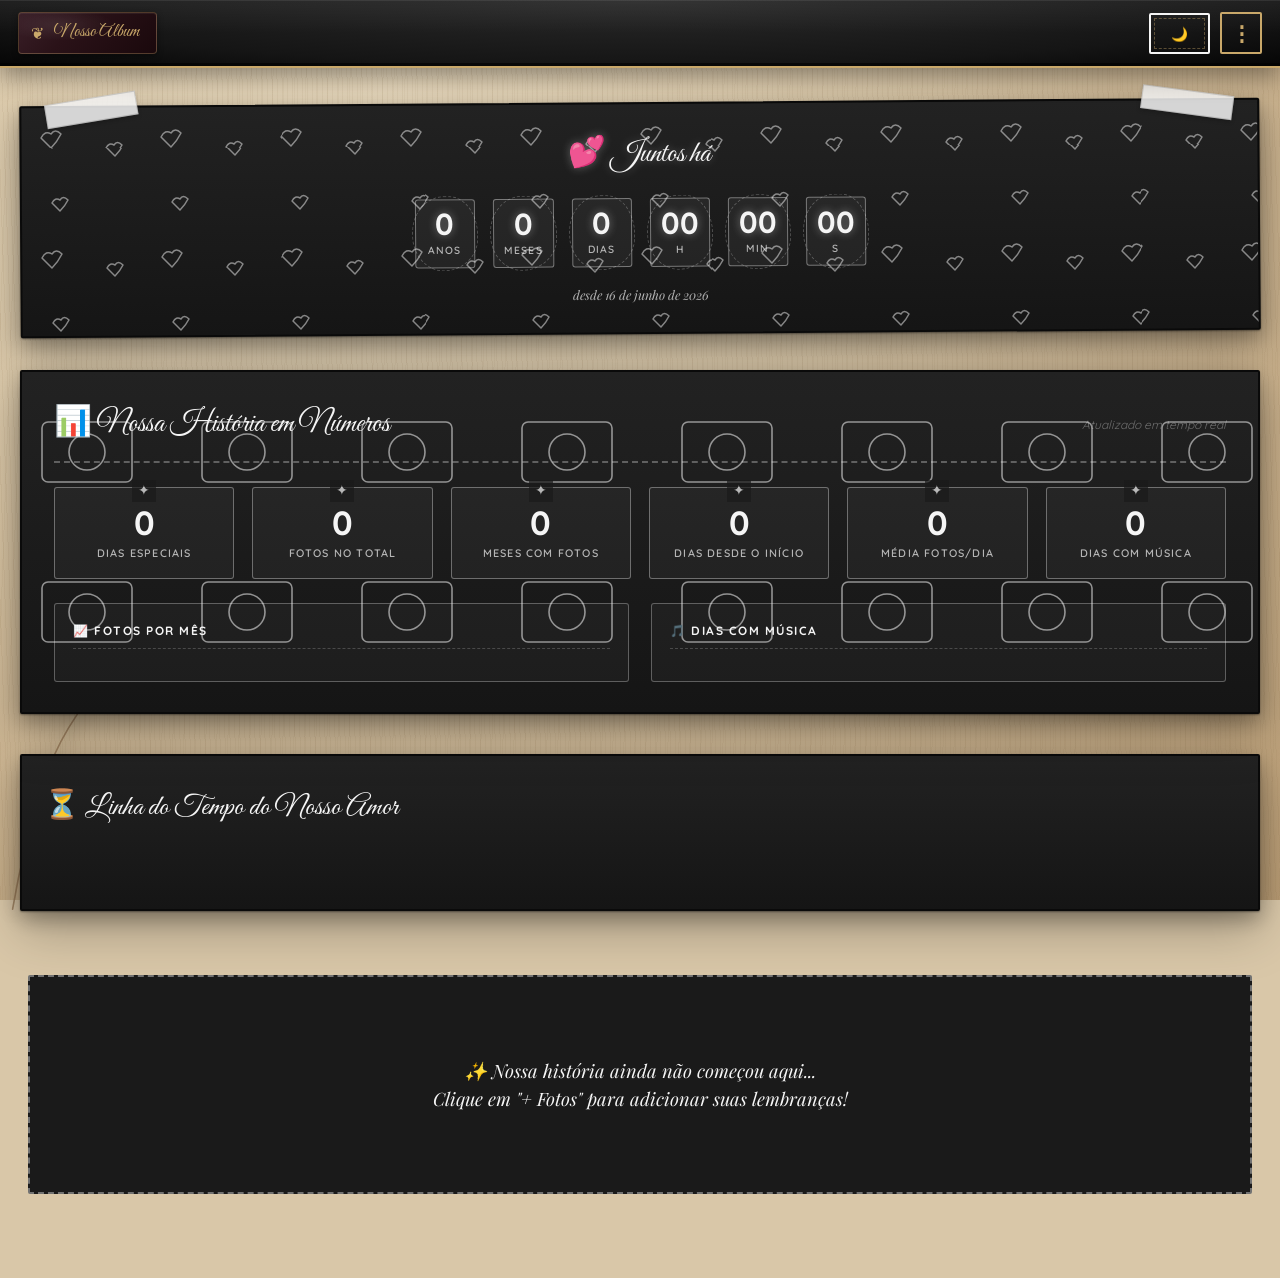
==== commit ce3ba22b: "Add files via upload" ====
--- a/index.html
+++ b/index.html
@@ -1,71 +1,78 @@
 <!DOCTYPE html>
 <html lang="pt-br">
+
 <head>
     <meta charset="UTF-8" />
     <meta name="viewport" content="width=device-width, initial-scale=1.0, maximum-scale=1.0, user-scalable=yes" />
-    <meta name="theme-color" content="#f0f5f0" />
+    <meta name="theme-color" content="#d9c7a8" />
     <meta name="apple-mobile-web-app-capable" content="yes" />
     <meta name="apple-mobile-web-app-status-bar-style" content="default" />
     <meta name="apple-mobile-web-app-title" content="Nosso Álbum" />
-    
-    <title>📖 Nosso Álbum de Amor</title>
-    
-    <!-- PWA Manifest -->
+
+    <title>💖 Nosso Álbum de Amor</title>
+
     <link rel="manifest" href="manifest.json" />
-    
-    <!-- Ícones para instalação -->
     <link rel="icon" type="image/png" sizes="192x192" href="icons/icon-192.png" />
     <link rel="apple-touch-icon" href="icons/icon-192.png" />
-    
-    <!-- Fonte Romântica do Google Fonts -->
-    <link href="https://fonts.googleapis.com/css2?family=Great+Vibes&family=Playfair+Display:ital,wght@0,400;0,700;1,400&family=Quicksand:wght@300;400;600&display=swap" rel="stylesheet" />
-    
-    <!-- CSS -->
-    <link rel="stylesheet" href="style.css" />
+
+    <link
+        href="https://fonts.googleapis.com/css2?family=Great+Vibes&family=Playfair+Display:ital,wght@0,400;0,700;1,400&family=Quicksand:wght@300;400;600&family=Dancing+Script:wght@400;700&family=Caveat:wght@400;700&family=Indie+Flower&family=Shadows+Into+Light&family=Kalam:wght@400;700&family=Sacramento&display=swap"
+        rel="stylesheet" />
+
+    <link rel="stylesheet" href="style.css?v=14" />
 </head>
-<body>
-
-    <!-- ===== BANNER DE INSTALAÇÃO ===== -->
-    <div id="installBanner" class="install-banner hidden">
-        <div class="install-content">
-            <div class="install-icon">📱</div>
-            <div class="install-text">
-                <strong>Instalar App</strong>
-                <span>Adicione à tela inicial</span>
-            </div>
-            <button class="btn btn-install" id="btnInstall">Instalar</button>
-            <button class="btn-close-install" id="btnCloseInstall">✕</button>
-        </div>
-    </div>
-
-    <!-- ===== HEADER ===== -->
+
+<body class="theme-wood-light cover-closed">
+
+    <!-- ===== CAPA EM TELA CHEIA (só aparece no celular) ===== -->
+    <div class="cover-screen" id="coverScreen">
+        <div class="cover-screen-inner">
+            <div class="album-cover" id="albumCover">
+                <div class="cover-corner top-left"></div>
+                <div class="cover-corner top-right"></div>
+                <div class="cover-corner bottom-left"></div>
+                <div class="cover-corner bottom-right"></div>
+
+                <div class="cover-clasp">
+                    <div class="clasp-metal"></div>
+                    <div class="clasp-strap"></div>
+                </div>
+
+                <div class="cover-inner">
+                    <div class="cover-ornament">❦</div>
+                    <h1 class="cover-title" id="coverTitle" contenteditable="true" spellcheck="false">Nosso Álbum</h1>
+                    <div class="cover-subtitle" id="coverSubtitle" contenteditable="true" spellcheck="false">de Amor</div>
+                    <div class="cover-line"></div>
+                    <div class="cover-names" id="coverNames" contenteditable="true" spellcheck="false">Você &amp; Eu</div>
+                    <div class="cover-ornament bottom">❦</div>
+                </div>
+
+                <div class="cover-spine"></div>
+            </div>
+
+            <div class="cover-hint">
+                <span class="cover-hint-arrow">›</span>
+                <span>Deslize para abrir</span>
+            </div>
+
+            <button class="cover-open-btn" id="coverOpenBtn">Abrir Álbum →</button>
+        </div>
+    </div>
+
+    <!-- ===== HEADER COMPACTO ===== -->
     <header class="album-header" id="albumHeader">
         <div class="header-content">
             <div class="title-group">
-                <div class="title-wrapper">
-                    <h1>
-                        Neste mundo de tantos anos,<br />
-                        entre tantos outros
-                        <span class="heart-divider">♥</span>
-                        <br />
-                        Que sorte a nossa, hein?
-                        <br />
-                        <span style="font-size:0.7em;opacity:0.8;">
-                            Entre tantas paixões
-                            <span class="heart-divider">♥</span>
-                            Esse encontro, nós dois, esse amor
-                        </span>
-                    </h1>
+                <div class="mini-cover" id="miniCoverBtn" title="Voltar para a capa">
+                    <span class="mini-cover-ornament">❦</span>
+                    <span class="mini-cover-title" id="miniCoverTitle">Nosso Álbum</span>
                 </div>
             </div>
             <div class="header-actions">
-                <button class="btn btn-add-multi" id="btnAddPhotos">📸 + Fotos</button>
-                <button class="btn btn-stats" id="btnToggleStats">📊 Estatísticas</button>
                 <button class="btn btn-night" id="btnToggleNight">🌙</button>
 
-                <!-- Menu de filtros (3 pontinhos) -->
                 <div class="filter-menu-wrapper">
-                    <button class="btn-kebab" id="btnFilterMenu" title="Filtros" aria-label="Abrir filtros">⋮</button>
+                    <button class="btn-kebab" id="btnFilterMenu" title="Menu" aria-label="Abrir menu">⋮</button>
                     <div class="filter-dropdown hidden" id="filterDropdown">
                         <label>📅 Filtrar por:</label>
                         <select id="filterMonth">
@@ -76,6 +83,23 @@
                         </select>
                         <span class="filter-stats" id="filterStats">📸 0 grupos</span>
                         <button class="btn btn-secondary" id="btnClearFilter">Limpar filtro</button>
+
+                        <div class="dropdown-divider"></div>
+
+                        <label>✏️ Criar:</label>
+                        <button class="btn btn-menu-item" id="btnAddPhotos">📸 Adicionar Fotos</button>
+                        <button class="btn btn-menu-item" id="btnAddNote">✎ Lembrete em Dia</button>
+                        <button class="btn btn-menu-item" id="btnAddFreeNote">📝 Lembrete Solto</button>
+
+                        <div class="dropdown-divider"></div>
+
+                        <label>🎨 Personalizar:</label>
+                        <button class="btn btn-menu-item" id="btnOpenCustomize">🎨 Tema, Fontes e Cores</button>
+
+                        <div class="dropdown-divider"></div>
+
+                        <button class="btn btn-menu-item" id="btnToggleStats">📊 Mostrar/Ocultar Stats</button>
+                        <button class="btn btn-menu-item" id="btnBackToCover">📖 Ver Capa</button>
                     </div>
                 </div>
             </div>
@@ -85,7 +109,6 @@
     <!-- ===== MAIN ===== -->
     <div class="main-container">
 
-        <!-- ===== CONTADOR "JUNTOS HÁ" ===== -->
         <div class="together-counter" id="togetherCounter">
             <div class="counter-title">💕 Juntos há</div>
             <div class="counter-grid">
@@ -117,7 +140,6 @@
             <div class="counter-since">desde 16 de junho de 2026</div>
         </div>
 
-        <!-- ===== PAINEL DE ESTATÍSTICAS ===== -->
         <div class="stats-panel" id="statsPanel">
             <div class="stats-header">
                 <h2>📊 Nossa História em Números</h2>
@@ -161,13 +183,11 @@
             </div>
         </div>
 
-        <!-- ===== LINHA DO TEMPO ===== -->
         <div class="timeline-section" id="timelineSection">
             <div class="timeline-title">⏳ Linha do Tempo do Nosso Amor</div>
             <div class="timeline-scroll" id="timelineScroll"></div>
         </div>
 
-        <!-- ===== GRADE DE FOTOS ===== -->
         <div class="album-grid" id="albumGrid">
             <div class="empty-message" id="emptyMessage">
                 ✨ Nossa história ainda não começou aqui...<br />
@@ -176,7 +196,137 @@
         </div>
     </div>
 
-    <!-- ===== MODAL DE EDIÇÃO ===== -->
+    <!-- ===== MODAL PERSONALIZAÇÃO ===== -->
+    <div class="modal-overlay hidden" id="customizeModal">
+        <div class="modal-box customize-modal-box">
+            <h2>🎨 Personalizar Álbum</h2>
+            <p>Deixe o álbum com a sua cara</p>
+
+            <label>🪵 Tema da Mesa</label>
+            <div class="theme-picker" id="themePicker">
+                <button type="button" class="theme-option" data-theme="wood-light" style="background:linear-gradient(135deg,#e8d9bd,#b89b73);">Madeira Clara</button>
+                <button type="button" class="theme-option" data-theme="wood-dark" style="background:linear-gradient(135deg,#5a4030,#2a1a10);">Madeira Escura</button>
+                <button type="button" class="theme-option" data-theme="paper" style="background:linear-gradient(135deg,#fdfaf0,#e8dcc0);color:#2a2a2a;text-shadow:none;">Papel Kraft</button>
+                <button type="button" class="theme-option" data-theme="white" style="background:linear-gradient(135deg,#ffffff,#e8e8e8);color:#2a2a2a;text-shadow:none;">Mesa Branca</button>
+                <button type="button" class="theme-option" data-theme="black" style="background:linear-gradient(135deg,#3a3a3a,#0a0a0a);">Mesa Preta</button>
+                <button type="button" class="theme-option" data-theme="pink" style="background:linear-gradient(135deg,#fce4ec,#f8bbd0);color:#2a2a2a;text-shadow:none;">Mesa Rosa</button>
+                <button type="button" class="theme-option" data-theme="mint" style="background:linear-gradient(135deg,#e0f2e8,#a8d5ba);color:#2a2a2a;text-shadow:none;">Mesa Menta</button>
+                <button type="button" class="theme-option" data-theme="lavender" style="background:linear-gradient(135deg,#e8eaf6,#c5cae9);color:#2a2a2a;text-shadow:none;">Mesa Lavanda</button>
+            </div>
+
+            <label>✒️ Fonte do Título</label>
+            <select id="titleFontSelect">
+                <option value="'Great Vibes', cursive">Great Vibes (cursiva)</option>
+                <option value="'Dancing Script', cursive">Dancing Script</option>
+                <option value="'Sacramento', cursive">Sacramento</option>
+                <option value="'Caveat', cursive">Caveat (manuscrita)</option>
+                <option value="'Indie Flower', cursive">Indie Flower</option>
+                <option value="'Shadows Into Light', cursive">Shadows Into Light</option>
+                <option value="'Kalam', cursive">Kalam</option>
+                <option value="'Playfair Display', serif">Playfair Display</option>
+                <option value="'Quicksand', sans-serif">Quicksand</option>
+                <option value="__custom__">➕ Adicionar fonte por link...</option>
+            </select>
+
+            <div id="customTitleFontDiv" class="custom-font-div hidden">
+                <label>🔗 Nome da fonte (Google Fonts)</label>
+                <input type="text" id="customTitleFontInput" placeholder="Ex: Lobster, Pacifico, Lora, Bebas Neue" />
+                <small class="custom-font-help">
+                    Digite o <strong>nome da família</strong> como aparece no Google Fonts.
+                    Ex: <code>Lobster</code>, <code>Pacifico</code>, <code>Lora</code>, <code>Bebas Neue</code>.
+                </small>
+            </div>
+
+            <label>🎨 Cor do Título</label>
+            <div class="color-picker" id="titleColorPicker">
+                <button type="button" class="color-option" data-color="#c9a86a" style="background:#c9a86a;"></button>
+                <button type="button" class="color-option" data-color="#f5f5f5" style="background:#f5f5f5;"></button>
+                <button type="button" class="color-option" data-color="#e8b4c4" style="background:#e8b4c4;"></button>
+                <button type="button" class="color-option" data-color="#7a3b4a" style="background:#7a3b4a;"></button>
+                <button type="button" class="color-option" data-color="#4a7a6b" style="background:#4a7a6b;"></button>
+                <button type="button" class="color-option" data-color="#1a3a6a" style="background:#1a3a6a;"></button>
+                <button type="button" class="color-option" data-color="#8a4a20" style="background:#8a4a20;"></button>
+                <button type="button" class="color-option" data-color="#b06b7d" style="background:#b06b7d;"></button>
+            </div>
+
+            <label>📝 Fonte das Legendas</label>
+            <select id="textFontSelect">
+                <option value="'Great Vibes', cursive">Great Vibes (cursiva)</option>
+                <option value="'Dancing Script', cursive">Dancing Script</option>
+                <option value="'Sacramento', cursive">Sacramento</option>
+                <option value="'Caveat', cursive">Caveat (manuscrita)</option>
+                <option value="'Indie Flower', cursive">Indie Flower</option>
+                <option value="'Shadows Into Light', cursive">Shadows Into Light</option>
+                <option value="'Kalam', cursive">Kalam</option>
+                <option value="'Playfair Display', serif">Playfair Display</option>
+                <option value="'Quicksand', sans-serif">Quicksand</option>
+                <option value="__custom__">➕ Adicionar fonte por link...</option>
+            </select>
+
+            <div id="customTextFontDiv" class="custom-font-div hidden">
+                <label>🔗 Nome da fonte (Google Fonts)</label>
+                <input type="text" id="customTextFontInput" placeholder="Ex: Lobster, Pacifico, Lora, Bebas Neue" />
+                <small class="custom-font-help">
+                    Digite o <strong>nome da família</strong> como aparece no Google Fonts.
+                </small>
+            </div>
+
+            <label>🎨 Cor das Legendas</label>
+            <div class="color-picker" id="textColorPicker">
+                <button type="button" class="color-option" data-color="#f5f5f5" style="background:#f5f5f5;"></button>
+                <button type="button" class="color-option" data-color="#c9a86a" style="background:#c9a86a;"></button>
+                <button type="button" class="color-option" data-color="#e8b4c4" style="background:#e8b4c4;"></button>
+                <button type="button" class="color-option" data-color="#a8d5ba" style="background:#a8d5ba;"></button>
+                <button type="button" class="color-option" data-color="#f0c8a0" style="background:#f0c8a0;"></button>
+                <button type="button" class="color-option" data-color="#c5cae9" style="background:#c5cae9;"></button>
+                <button type="button" class="color-option" data-color="#2a2a2a" style="background:#2a2a2a;"></button>
+                <button type="button" class="color-option" data-color="#7a3b4a" style="background:#7a3b4a;"></button>
+            </div>
+
+            <label>📄 Cor das Páginas (cards)</label>
+            <div class="color-picker" id="pageColorPicker">
+                <button type="button" class="color-option" data-color="#1a1a1a" style="background:#1a1a1a;border-color:#c9a86a;"></button>
+                <button type="button" class="color-option" data-color="#2a201a" style="background:#2a201a;border-color:#c9a86a;"></button>
+                <button type="button" class="color-option" data-color="#1a2a3a" style="background:#1a2a3a;border-color:#c9a86a;"></button>
+                <button type="button" class="color-option" data-color="#2a1a2a" style="background:#2a1a2a;border-color:#c9a86a;"></button>
+                <button type="button" class="color-option" data-color="#1a2a1a" style="background:#1a2a1a;border-color:#c9a86a;"></button>
+                <button type="button" class="color-option" data-color="#3a2a1a" style="background:#3a2a1a;border-color:#c9a86a;"></button>
+                <button type="button" class="color-option" data-color="#fdfaf0" style="background:#fdfaf0;"></button>
+                <button type="button" class="color-option" data-color="#f0e4d0" style="background:#f0e4d0;"></button>
+            </div>
+
+            <label>✨ Cor dos Detalhes (dourado/badges)</label>
+            <div class="color-picker" id="accentColorPicker">
+                <button type="button" class="color-option" data-color="#c9a86a" style="background:#c9a86a;"></button>
+                <button type="button" class="color-option" data-color="#e8b4c4" style="background:#e8b4c4;"></button>
+                <button type="button" class="color-option" data-color="#a8d5ba" style="background:#a8d5ba;"></button>
+                <button type="button" class="color-option" data-color="#c5cae9" style="background:#c5cae9;"></button>
+                <button type="button" class="color-option" data-color="#f0c8a0" style="background:#f0c8a0;"></button>
+                <button type="button" class="color-option" data-color="#b06b7d" style="background:#b06b7d;"></button>
+                <button type="button" class="color-option" data-color="#f5f5f5" style="background:#f5f5f5;"></button>
+                <button type="button" class="color-option" data-color="#7a3b4a" style="background:#7a3b4a;"></button>
+            </div>
+
+            <label>🖼️ Fundo das Fotos (moldura)</label>
+            <div class="color-picker" id="photoFramePicker">
+                <button type="button" class="color-option" data-color="#fefefe" style="background:#fefefe;"></button>
+                <button type="button" class="color-option" data-color="#fdfaf0" style="background:#fdfaf0;"></button>
+                <button type="button" class="color-option" data-color="#f0e4d0" style="background:#f0e4d0;"></button>
+                <button type="button" class="color-option" data-color="#fce4ec" style="background:#fce4ec;"></button>
+                <button type="button" class="color-option" data-color="#e3f2e8" style="background:#e3f2e8;"></button>
+                <button type="button" class="color-option" data-color="#e8eaf6" style="background:#e8eaf6;"></button>
+                <button type="button" class="color-option" data-color="#1a1a1a" style="background:#1a1a1a;border-color:#c9a86a;"></button>
+                <button type="button" class="color-option" data-color="#2a1a10" style="background:#2a1a10;"></button>
+            </div>
+
+            <div class="modal-actions">
+                <button class="btn-cancel" id="btnResetCustomize">↺ Restaurar</button>
+                <button class="btn-save" id="btnCloseCustomize">💾 Fechar</button>
+            </div>
+        </div>
+    </div>
+
+    <!-- ===== MODAL EDIÇÃO ===== -->
     <div class="modal-overlay hidden" id="editModal">
         <div class="modal-box">
             <h2>✏️ Editar Dia Especial</h2>
@@ -198,24 +348,143 @@
 
             <div id="customMusicDiv" style="display:none;margin-top:8px;">
                 <label>🔗 URL da música</label>
-                <input type="text" id="editCustomMusic" placeholder="https://www.youtube.com/watch?v=... ou https://open.spotify.com/track/..." />
+                <input type="text" id="editCustomMusic"
+                    placeholder="https://www.youtube.com/watch?v=... ou https://open.spotify.com/track/..." />
                 <small style="display:block;margin-top:4px;font-size:0.7rem;opacity:0.6;">
                     Funciona com: YouTube, Spotify, SoundCloud, ou link direto MP3
                 </small>
             </div>
 
-            <!-- Biblioteca de músicas online -->
             <div style="margin-top:12px;">
                 <label>📚 Biblioteca Online</label>
                 <input type="text" class="music-search" id="musicSearch" placeholder="🔍 Buscar música..." />
-                <div class="music-library" id="musicLibrary">
-                    <!-- Carregado via JS -->
-                </div>
+                <div class="music-library" id="musicLibrary"></div>
             </div>
 
             <div class="modal-actions">
                 <button class="btn-cancel" id="btnCancelEdit">Cancelar</button>
                 <button class="btn-save" id="btnSaveEdit">💾 Salvar</button>
+            </div>
+        </div>
+    </div>
+
+    <!-- ===== SELETOR DE DIA ===== -->
+    <div class="modal-overlay hidden" id="notePickDayModal">
+        <div class="modal-box note-pickday-box">
+            <h2>✎ Para qual dia?</h2>
+            <p>Escolha o dia que vai receber o lembrete</p>
+            <div class="note-day-list" id="noteDayList"></div>
+            <div class="modal-actions">
+                <button class="btn-cancel" id="btnCancelPickDay">Cancelar</button>
+            </div>
+        </div>
+    </div>
+
+    <!-- ===== MODAL LEMBRETE ===== -->
+    <div class="modal-overlay hidden" id="noteModal">
+        <div class="modal-box note-modal-box">
+            <h2>✎ Escrever um Lembrete</h2>
+            <p>Uma mensagem para guardar junto das fotos</p>
+
+            <label for="noteText">💌 Mensagem</label>
+            <textarea id="noteText" rows="4" placeholder="Escreva algo do coração..."></textarea>
+
+            <label>🖋️ Fonte</label>
+            <div class="font-picker" id="fontPicker">
+                <button type="button" class="font-option" data-font="'Great Vibes', cursive" style="font-family:'Great Vibes',cursive;">Amor</button>
+                <button type="button" class="font-option" data-font="'Dancing Script', cursive" style="font-family:'Dancing Script',cursive;">Amor</button>
+                <button type="button" class="font-option" data-font="'Sacramento', cursive" style="font-family:'Sacramento',cursive;">Amor</button>
+                <button type="button" class="font-option" data-font="'Caveat', cursive" style="font-family:'Caveat',cursive;">Amor</button>
+                <button type="button" class="font-option" data-font="'Indie Flower', cursive" style="font-family:'Indie Flower',cursive;">Amor</button>
+                <button type="button" class="font-option" data-font="'Shadows Into Light', cursive" style="font-family:'Shadows Into Light',cursive;">Amor</button>
+                <button type="button" class="font-option" data-font="'Kalam', cursive" style="font-family:'Kalam',cursive;">Amor</button>
+                <button type="button" class="font-option" data-font="'Playfair Display', serif" style="font-family:'Playfair Display',serif;font-style:italic;">Amor</button>
+            </div>
+
+            <label>🎨 Cor do Papel</label>
+            <div class="color-picker" id="paperPicker">
+                <button type="button" class="color-option" data-color="#fdfaf0" style="background:#fdfaf0;"></button>
+                <button type="button" class="color-option" data-color="#f0e4d0" style="background:#f0e4d0;"></button>
+                <button type="button" class="color-option" data-color="#e8d5b8" style="background:#e8d5b8;"></button>
+                <button type="button" class="color-option" data-color="#fce4ec" style="background:#fce4ec;"></button>
+                <button type="button" class="color-option" data-color="#fff8e1" style="background:#fff8e1;"></button>
+                <button type="button" class="color-option" data-color="#e3f2e8" style="background:#e3f2e8;"></button>
+                <button type="button" class="color-option" data-color="#e8eaf6" style="background:#e8eaf6;"></button>
+                <button type="button" class="color-option" data-color="#1a1a1a" style="background:#1a1a1a;border-color:#c9a86a;"></button>
+            </div>
+
+            <label>🖊️ Cor da Tinta</label>
+            <div class="color-picker" id="inkPicker">
+                <button type="button" class="color-option" data-color="#2a2a2a" style="background:#2a2a2a;"></button>
+                <button type="button" class="color-option" data-color="#5a3a2a" style="background:#5a3a2a;"></button>
+                <button type="button" class="color-option" data-color="#1a3a6a" style="background:#1a3a6a;"></button>
+                <button type="button" class="color-option" data-color="#7a3b4a" style="background:#7a3b4a;"></button>
+                <button type="button" class="color-option" data-color="#b06b7d" style="background:#b06b7d;"></button>
+                <button type="button" class="color-option" data-color="#c9a86a" style="background:#c9a86a;"></button>
+                <button type="button" class="color-option" data-color="#f5f5f5" style="background:#f5f5f5;border-color:#c9a86a;"></button>
+            </div>
+
+            <div class="modal-actions">
+                <button class="btn-cancel" id="btnCancelNote">Cancelar</button>
+                <button class="btn-save" id="btnSaveNote">💾 Salvar Lembrete</button>
+            </div>
+        </div>
+    </div>
+
+    <!-- ===== MODAL LEMBRETE POR FOTO ===== -->
+    <div class="modal-overlay hidden" id="photoNoteModal">
+        <div class="modal-box note-modal-box">
+            <h2>✎ Lembrete da Foto</h2>
+            <p>Um bilhetinho colado nesta foto específica</p>
+
+            <label for="photoNoteText">💌 Mensagem</label>
+            <textarea id="photoNoteText" rows="4" placeholder="Escreva algo sobre esta foto..."></textarea>
+
+            <label>🖋️ Fonte</label>
+            <div class="font-picker" id="photoFontPicker">
+                <button type="button" class="font-option" data-font="'Great Vibes', cursive" style="font-family:'Great Vibes',cursive;">Amor</button>
+                <button type="button" class="font-option" data-font="'Dancing Script', cursive" style="font-family:'Dancing Script',cursive;">Amor</button>
+                <button type="button" class="font-option" data-font="'Sacramento', cursive" style="font-family:'Sacramento',cursive;">Amor</button>
+                <button type="button" class="font-option" data-font="'Caveat', cursive" style="font-family:'Caveat',cursive;">Amor</button>
+                <button type="button" class="font-option" data-font="'Indie Flower', cursive" style="font-family:'Indie Flower',cursive;">Amor</button>
+                <button type="button" class="font-option" data-font="'Shadows Into Light', cursive" style="font-family:'Shadows Into Light',cursive;">Amor</button>
+                <button type="button" class="font-option" data-font="'Kalam', cursive" style="font-family:'Kalam',cursive;">Amor</button>
+                <button type="button" class="font-option" data-font="'Playfair Display', serif" style="font-family:'Playfair Display',serif;font-style:italic;">Amor</button>
+            </div>
+
+            <label>🎨 Cor do Papel</label>
+            <div class="color-picker" id="photoPaperPicker">
+                <button type="button" class="color-option" data-color="#fdfaf0" style="background:#fdfaf0;"></button>
+                <button type="button" class="color-option" data-color="#f0e4d0" style="background:#f0e4d0;"></button>
+                <button type="button" class="color-option" data-color="#e8d5b8" style="background:#e8d5b8;"></button>
+                <button type="button" class="color-option" data-color="#fce4ec" style="background:#fce4ec;"></button>
+                <button type="button" class="color-option" data-color="#fff8e1" style="background:#fff8e1;"></button>
+                <button type="button" class="color-option" data-color="#e3f2e8" style="background:#e3f2e8;"></button>
+                <button type="button" class="color-option" data-color="#e8eaf6" style="background:#e8eaf6;"></button>
+                <button type="button" class="color-option" data-color="#1a1a1a" style="background:#1a1a1a;border-color:#c9a86a;"></button>
+            </div>
+
+            <label>🖊️ Cor da Tinta</label>
+            <div class="color-picker" id="photoInkPicker">
+                <button type="button" class="color-option" data-color="#2a2a2a" style="background:#2a2a2a;"></button>
+                <button type="button" class="color-option" data-color="#5a3a2a" style="background:#5a3a2a;"></button>
+                <button type="button" class="color-option" data-color="#1a3a6a" style="background:#1a3a6a;"></button>
+                <button type="button" class="color-option" data-color="#7a3b4a" style="background:#7a3b4a;"></button>
+                <button type="button" class="color-option" data-color="#b06b7d" style="background:#b06b7d;"></button>
+                <button type="button" class="color-option" data-color="#c9a86a" style="background:#c9a86a;"></button>
+                <button type="button" class="color-option" data-color="#f5f5f5" style="background:#f5f5f5;border-color:#c9a86a;"></button>
+            </div>
+
+            <label>📐 Tamanho do Bilhete</label>
+            <div class="size-picker" id="photoSizePicker">
+                <button type="button" class="size-option" data-size="small">Pequeno</button>
+                <button type="button" class="size-option" data-size="medium">Médio</button>
+                <button type="button" class="size-option" data-size="large">Grande</button>
+            </div>
+
+            <div class="modal-actions">
+                <button class="btn-cancel" id="btnCancelPhotoNote">Cancelar</button>
+                <button class="btn-save" id="btnSavePhotoNote">💾 Salvar</button>
             </div>
         </div>
     </div>
@@ -234,13 +503,11 @@
         </div>
     </div>
 
-    <!-- Firebase (banco de dados + fotos na nuvem, sincroniza entre aparelhos) -->
     <script src="https://www.gstatic.com/firebasejs/10.13.0/firebase-app-compat.js"></script>
     <script src="https://www.gstatic.com/firebasejs/10.13.0/firebase-firestore-compat.js"></script>
-    <script src="https://www.gstatic.com/firebasejs/10.13.0/firebase-storage-compat.js"></script>
     <script src="firebase-config.js"></script>
-
-    <!-- JavaScript -->
+    <script src="cloudinary-config.js"></script>
     <script src="script.js"></script>
 </body>
+
 </html>
--- a/style.css
+++ b/style.css
@@ -1,1934 +1,3025 @@
-/* ===== RESET E BASE ===== */
-* {
-    margin: 0;
-    padding: 0;
-    box-sizing: border-box;
-    font-family: 'Quicksand', 'Segoe UI', 'Helvetica Neue', Arial, sans-serif;
-}
-
-body {
-    background: #f0f5f0;
-    /* Verde bem fraquinho */
-    min-height: 100vh;
-    padding: 0;
-    transition: background 0.5s, color 0.5s;
-    color: #2d1b1b;
-}
-
-body.night-mode {
-    background: #1a1218;
-    color: #f0e4e0;
-}
-
-/* ===== HEADER ===== */
-.album-header {
-    background: linear-gradient(145deg, #f2f7f2, #e8f0e8);
-    padding: 25px 20px 20px;
-    box-shadow: 0 4px 30px rgba(0, 0, 0, 0.06);
-    position: sticky;
-    top: 0;
-    z-index: 100;
-    transition: background 0.5s;
-    border-bottom: 2px solid #dce8dc;
-}
-
-body.night-mode .album-header {
-    background: linear-gradient(145deg, #2a1e24, #1f151b);
-    border-bottom-color: #3d2a32;
-}
-
-.header-content {
-    max-width: 1300px;
-    margin: 0 auto;
-    display: flex;
-    flex-wrap: wrap;
-    align-items: center;
-    justify-content: space-between;
-    gap: 15px;
-}
-
-.title-group {
-    display: flex;
-    align-items: center;
-    gap: 15px;
-    flex: 1;
-}
-
-.title-group .title-wrapper {
-    flex: 1;
-}
-
-.title-group h1 {
-    font-family: 'Great Vibes', cursive;
-    font-size: 2.8rem;
-    font-weight: 400;
-    color: #7a3b4a;
-    line-height: 1.2;
-    text-shadow: 2px 2px 4px rgba(122, 59, 74, 0.12);
-    letter-spacing: 1px;
-    transition: color 0.5s;
-}
-
-body.night-mode .title-group h1 {
-    color: #e8b4c4;
-    text-shadow: 2px 2px 4px rgba(232, 180, 196, 0.2);
-}
-
-.heart-divider {
-    display: inline-block;
-    margin: 0 8px;
-    color: #b8d4b8;
-    font-size: 1.2rem;
-    animation: pulse-heart 2s ease-in-out infinite;
-}
-
-@keyframes pulse-heart {
-
-    0%,
-    100% {
-        transform: scale(1);
-    }
-
-    50% {
-        transform: scale(1.2);
-    }
-}
-
-.header-actions {
-    display: flex;
-    flex-wrap: wrap;
-    align-items: center;
-    gap: 12px;
-}
-
-/* ===== BOTÕES ===== */
-.btn {
-    padding: 10px 22px;
-    border: none;
-    border-radius: 30px;
-    font-weight: 600;
-    font-size: 0.9rem;
-    cursor: pointer;
-    transition: all 0.3s;
-    display: inline-flex;
-    align-items: center;
-    gap: 8px;
-    background: #7a3b4a;
-    color: white;
-    box-shadow: 0 2px 10px rgba(122, 59, 74, 0.3);
-}
-
-.btn:hover {
-    transform: translateY(-2px);
-    box-shadow: 0 6px 20px rgba(122, 59, 74, 0.4);
-}
-
-.btn-secondary {
-    background: #dce8dc;
-    color: #3a4a3a;
-    box-shadow: none;
-}
-
-.btn-secondary:hover {
-    background: #cde0cd;
-}
-
-body.night-mode .btn-secondary {
-    background: #3d2a32;
-    color: #e8d5ce;
-}
-
-.btn-night {
-    background: #2d1b1b;
-    color: #f5ebe6;
-}
-
-body.night-mode .btn-night {
-    background: #f5ebe6;
-    color: #2d1b1b;
-}
-
-.btn-add-multi {
-    background: #4a7a6b;
-}
-
-.btn-add-multi:hover {
-    background: #3a5f52;
-}
-
-.btn-stats {
-    background: #6b4a7a;
-}
-
-.btn-stats:hover {
-    background: #5a3a6a;
-}
-
-/* ===== MENU DE FILTROS (3 pontinhos) ===== */
-.filter-menu-wrapper {
-    position: relative;
-}
-
-.btn-kebab {
-    background: rgba(122, 59, 74, 0.1);
-    color: #7a3b4a;
-    border: none;
-    width: 40px;
-    height: 40px;
-    border-radius: 50%;
-    font-size: 1.3rem;
-    font-weight: 700;
-    line-height: 1;
-    cursor: pointer;
-    display: flex;
-    align-items: center;
-    justify-content: center;
-    transition: 0.3s;
-}
-
-.btn-kebab:hover {
-    background: rgba(122, 59, 74, 0.2);
-    transform: scale(1.05);
-}
-
-body.night-mode .btn-kebab {
-    background: rgba(232, 180, 196, 0.12);
-    color: #e8b4c4;
-}
-
-body.night-mode .btn-kebab:hover {
-    background: rgba(232, 180, 196, 0.22);
-}
-
-.filter-dropdown {
-    position: absolute;
-    top: calc(100% + 10px);
-    right: 0;
-    background: #f2f7f2;
-    border: 1px solid #dce8dc;
-    border-radius: 16px;
-    padding: 16px;
-    box-shadow: 0 10px 30px rgba(0, 0, 0, 0.15);
-    display: flex;
-    flex-direction: column;
-    gap: 10px;
-    min-width: 220px;
-    z-index: 200;
-}
-
-body.night-mode .filter-dropdown {
-    background: #2a1e24;
-    border-color: #3d2a32;
-}
-
-.filter-dropdown label {
-    font-size: 0.85rem;
-    font-weight: 600;
-    opacity: 0.8;
-}
-
-.filter-dropdown select {
-    padding: 8px 14px;
-    border-radius: 20px;
-    border: 2px solid #dce8dc;
-    background: white;
-    font-size: 0.85rem;
-    cursor: pointer;
-    transition: 0.3s;
-    outline: none;
-    width: 100%;
-}
-
-.filter-dropdown select:focus {
-    border-color: #7a3b4a;
-}
-
-body.night-mode .filter-dropdown select {
-    background: #1f151b;
-    border-color: #3d2a32;
-    color: #f0e4e0;
-}
-
-.filter-dropdown .filter-stats {
-    font-size: 0.8rem;
-    opacity: 0.7;
-}
-
-.filter-dropdown .btn-secondary {
-    width: 100%;
-    justify-content: center;
-    padding: 8px 16px;
-    font-size: 0.8rem;
-}
-
-/* ===== CONTAINER PRINCIPAL ===== */
-.main-container {
-    max-width: 1300px;
-    margin: 0 auto;
-    padding: 25px 20px 40px;
-}
-
-/* ===== CONTADOR "JUNTOS HÁ" ===== */
-.together-counter {
-    background: linear-gradient(145deg, rgba(122, 59, 74, 0.08), rgba(232, 180, 196, 0.12));
-    border: 1px solid rgba(122, 59, 74, 0.15);
-    border-radius: 20px;
-    padding: 22px 20px;
-    margin-bottom: 30px;
-    text-align: center;
-    box-shadow: 0 4px 20px rgba(0, 0, 0, 0.04);
-    transition: 0.5s;
-}
-
-body.night-mode .together-counter {
-    background: linear-gradient(145deg, rgba(232, 180, 196, 0.08), rgba(122, 59, 74, 0.2));
-    border-color: rgba(232, 180, 196, 0.2);
-}
-
-.counter-title {
-    font-size: 1.1rem;
-    font-weight: 600;
-    color: #7a3b4a;
-    margin-bottom: 16px;
-}
-
-body.night-mode .counter-title {
-    color: #e8b4c4;
-}
-
-.counter-grid {
-    display: flex;
-    flex-wrap: wrap;
-    justify-content: center;
-    gap: 18px;
-}
-
-.counter-item {
-    display: flex;
-    flex-direction: column;
-    align-items: center;
-    min-width: 55px;
-}
-
-.counter-number {
-    font-size: 2rem;
-    font-weight: 700;
-    color: #7a3b4a;
-    font-variant-numeric: tabular-nums;
-}
-
-body.night-mode .counter-number {
-    color: #e8b4c4;
-}
-
-.counter-label {
-    font-size: 0.7rem;
-    opacity: 0.7;
-    margin-top: 2px;
-    text-transform: uppercase;
-    letter-spacing: 0.5px;
-}
-
-.counter-since {
-    margin-top: 14px;
-    font-size: 0.8rem;
-    opacity: 0.6;
-}
-
-/* ===== PAINEL DE ESTATÍSTICAS ===== */
-.stats-panel {
-    background: rgba(242, 247, 242, 0.7);
-    backdrop-filter: blur(10px);
-    border-radius: 20px;
-    padding: 25px 30px;
-    margin-bottom: 35px;
-    border: 1px solid rgba(200, 220, 200, 0.4);
-    box-shadow: 0 4px 20px rgba(0, 0, 0, 0.04);
-    transition: 0.5s;
-}
-
-body.night-mode .stats-panel {
-    background: rgba(30, 20, 26, 0.6);
-    border-color: rgba(60, 40, 50, 0.5);
-}
-
-.stats-header {
-    display: flex;
-    justify-content: space-between;
-    align-items: center;
-    margin-bottom: 20px;
-}
-
-.stats-header h2 {
-    font-size: 1.3rem;
-    font-weight: 600;
-    display: flex;
-    align-items: center;
-    gap: 10px;
-}
-
-.stats-grid {
-    display: grid;
-    grid-template-columns: repeat(auto-fit, minmax(150px, 1fr));
-    gap: 20px;
-    margin-bottom: 20px;
-}
-
-.stat-item {
-    text-align: center;
-    padding: 15px;
-    background: rgba(255, 255, 255, 0.5);
-    border-radius: 16px;
-    transition: 0.3s;
-}
-
-body.night-mode .stat-item {
-    background: rgba(40, 28, 34, 0.4);
-}
-
-.stat-item:hover {
-    transform: scale(1.02);
-}
-
-.stat-number {
-    font-size: 2.2rem;
-    font-weight: 700;
-    color: #7a3b4a;
-}
-
-body.night-mode .stat-number {
-    color: #e8b4c4;
-}
-
-.stat-label {
-    font-size: 0.8rem;
-    opacity: 0.7;
-    margin-top: 4px;
-}
-
-.stats-bars {
-    display: grid;
-    grid-template-columns: 1fr 1fr;
-    gap: 20px;
-    margin-top: 10px;
-}
-
-.bar-chart {
-    background: rgba(255, 255, 255, 0.4);
-    border-radius: 12px;
-    padding: 15px;
-}
-
-body.night-mode .bar-chart {
-    background: rgba(40, 28, 34, 0.3);
-}
-
-.bar-chart h4 {
-    font-size: 0.85rem;
-    margin-bottom: 10px;
-    opacity: 0.8;
-}
-
-.bar-item {
-    display: flex;
-    align-items: center;
-    gap: 10px;
-    margin-bottom: 6px;
-}
-
-.bar-label {
-    font-size: 0.75rem;
-    min-width: 50px;
-}
-
-.bar-track {
-    flex: 1;
-    height: 20px;
-    background: rgba(0, 0, 0, 0.06);
-    border-radius: 10px;
-    overflow: hidden;
-    position: relative;
-}
-
-body.night-mode .bar-track {
-    background: rgba(255, 255, 255, 0.08);
-}
-
-.bar-fill {
-    height: 100%;
-    background: linear-gradient(90deg, #7a3b4a, #e8b4c4);
-    border-radius: 10px;
-    transition: width 1s ease;
-    width: 0%;
-}
-
-body.night-mode .bar-fill {
-    background: linear-gradient(90deg, #e8b4c4, #7a3b4a);
-}
-
-.bar-value {
-    font-size: 0.7rem;
-    min-width: 30px;
-    text-align: right;
-    font-weight: 600;
-}
-
-/* ===== LINHA DO TEMPO ===== */
-.timeline-section {
-    background: rgba(242, 247, 242, 0.6);
-    backdrop-filter: blur(10px);
-    border-radius: 20px;
-    padding: 25px 20px;
-    margin-bottom: 35px;
-    box-shadow: 0 4px 20px rgba(0, 0, 0, 0.04);
-    border: 1px solid rgba(200, 220, 200, 0.3);
-    overflow-x: auto;
-}
-
-body.night-mode .timeline-section {
-    background: rgba(30, 20, 26, 0.6);
-    border-color: rgba(60, 40, 50, 0.5);
-}
-
-.timeline-title {
-    font-size: 1.1rem;
-    font-weight: 600;
-    margin-bottom: 18px;
-    display: flex;
-    align-items: center;
-    gap: 10px;
-}
-
-.timeline-scroll {
-    display: flex;
-    gap: 18px;
-    padding-bottom: 10px;
-    overflow-x: auto;
-}
-
-.timeline-item {
-    flex: 0 0 auto;
-    display: flex;
-    flex-direction: column;
-    align-items: center;
-    cursor: pointer;
-    transition: 0.3s;
-    min-width: 70px;
-    padding: 8px 12px;
-    border-radius: 16px;
-    background: rgba(255, 255, 255, 0.5);
-    border: 2px solid transparent;
-}
-
-.timeline-item:hover {
-    transform: scale(1.05);
-    background: rgba(255, 255, 255, 0.8);
-}
-
-body.night-mode .timeline-item {
-    background: rgba(40, 28, 34, 0.5);
-}
-
-body.night-mode .timeline-item:hover {
-    background: rgba(60, 40, 50, 0.7);
-}
-
-.timeline-item.active {
-    border-color: #7a3b4a;
-    background: rgba(122, 59, 74, 0.12);
-}
-
-body.night-mode .timeline-item.active {
-    border-color: #e8b4c4;
-    background: rgba(232, 180, 196, 0.15);
-}
-
-.timeline-item .month-label {
-    font-size: 0.75rem;
-    font-weight: 700;
-    text-transform: uppercase;
-    letter-spacing: 0.5px;
-}
-
-.timeline-item .year-label {
-    font-size: 0.65rem;
-    opacity: 0.6;
-}
-
-.timeline-item .count-badge {
-    font-size: 0.6rem;
-    background: #7a3b4a;
-    color: white;
-    padding: 1px 10px;
-    border-radius: 20px;
-    margin-top: 4px;
-}
-
-body.night-mode .timeline-item .count-badge {
-    background: #e8b4c4;
-    color: #1a1218;
-}
-
-.timeline-dot {
-    width: 10px;
-    height: 10px;
-    border-radius: 50%;
-    background: #7a3b4a;
-    margin-bottom: 5px;
-    transition: 0.3s;
-}
-
-body.night-mode .timeline-dot {
-    background: #e8b4c4;
-}
-
-/* ===== GRADE DE FOTOS ===== */
-.album-grid {
-    display: grid;
-    grid-template-columns: repeat(auto-fill, minmax(340px, 1fr));
-    gap: 28px;
-}
-
-/* ===== CARD DE FOTO ===== */
-.photo-card {
-    background: white;
-    border-radius: 18px;
-    overflow: hidden;
-    box-shadow: 0 8px 32px rgba(0, 0, 0, 0.08);
-    transition: all 0.4s cubic-bezier(0.175, 0.885, 0.32, 1.275);
-    border: 4px solid #dce8dc;
-    padding: 12px;
-    background-color: #f7faf7;
-    position: relative;
-}
-
-.photo-card:hover {
-    transform: translateY(-6px) scale(1.01);
-    box-shadow: 0 16px 48px rgba(0, 0, 0, 0.14);
-}
-
-body.night-mode .photo-card {
-    background: #2a1e24;
-    border-color: #3d2a32;
-    box-shadow: 0 8px 32px rgba(0, 0, 0, 0.4);
-}
-
-.photo-grid {
-    display: grid;
-    gap: 8px;
-    width: 100%;
-}
-
-.photo-grid.grid-1 {
-    grid-template-columns: 1fr;
-}
-
-.photo-grid.grid-2 {
-    grid-template-columns: 1fr 1fr;
-}
-
-.photo-grid.grid-3 {
-    grid-template-columns: 1fr 1fr 1fr;
-}
-
-.photo-grid.grid-4 {
-    grid-template-columns: 1fr 1fr;
-}
-
-.photo-grid.grid-5 {
-    grid-template-columns: 1fr 1fr 1fr;
-}
-
-.photo-grid.grid-6 {
-    grid-template-columns: 1fr 1fr 1fr;
-}
-
-.photo-grid img {
-    width: 100%;
-    height: 180px;
-    object-fit: cover;
-    border-radius: 10px;
-    display: block;
-    transition: 0.4s;
-    cursor: pointer;
-}
-
-.photo-grid img:hover {
-    transform: scale(1.03);
-    box-shadow: 0 4px 15px rgba(0, 0, 0, 0.15);
-}
-
-.photo-grid.grid-4 img:first-child {
-    grid-column: 1 / 2;
-    grid-row: 1 / 3;
-    height: 370px;
-}
-
-.photo-grid.grid-4 img:nth-child(2) {
-    grid-column: 2 / 3;
-    grid-row: 1 / 2;
-}
-
-.photo-grid.grid-4 img:nth-child(3) {
-    grid-column: 2 / 3;
-    grid-row: 2 / 3;
-}
-
-.photo-grid.grid-4 img:nth-child(4) {
-    grid-column: 2 / 3;
-    grid-row: 3 / 4;
-}
-
-.photo-grid.grid-5 img:first-child {
-    grid-column: 1 / 3;
-    grid-row: 1 / 3;
-    height: 370px;
-}
-
-.photo-grid.grid-5 img:nth-child(2) {
-    grid-column: 3 / 4;
-    grid-row: 1 / 2;
-}
-
-.photo-grid.grid-5 img:nth-child(3) {
-    grid-column: 3 / 4;
-    grid-row: 2 / 3;
-}
-
-.photo-grid.grid-5 img:nth-child(4) {
-    grid-column: 3 / 4;
-    grid-row: 3 / 4;
-}
-
-.photo-grid.grid-5 img:nth-child(5) {
-    grid-column: 1 / 3;
-    grid-row: 3 / 4;
-}
-
-.photo-grid.grid-6 img {
-    height: 160px;
-}
-
-/* ===== BADGES ===== */
-.photo-badge {
-    position: absolute;
-    top: 18px;
-    right: 18px;
-    background: rgba(122, 59, 74, 0.9);
-    color: white;
-    padding: 4px 14px;
-    border-radius: 30px;
-    font-size: 0.65rem;
-    font-weight: 700;
-    letter-spacing: 0.5px;
-    backdrop-filter: blur(4px);
-    border: 1px solid rgba(255, 255, 255, 0.2);
-    z-index: 2;
-}
-
-body.night-mode .photo-badge {
-    background: rgba(232, 180, 196, 0.85);
-    color: #1a1218;
-}
-
-.photo-count-badge {
-    position: absolute;
-    top: 18px;
-    left: 18px;
-    background: rgba(0, 0, 0, 0.4);
-    color: white;
-    padding: 4px 12px;
-    border-radius: 30px;
-    font-size: 0.6rem;
-    font-weight: 700;
-    backdrop-filter: blur(4px);
-    z-index: 2;
-}
-
-body.night-mode .photo-count-badge {
-    background: rgba(0, 0, 0, 0.6);
-}
-
-/* ===== INFO ===== */
-.photo-info {
-    padding: 12px 4px 4px 4px;
-}
-
-.photo-text {
-    font-size: 1rem;
-    font-weight: 500;
-    color: #2d1b1b;
-    word-break: break-word;
-    line-height: 1.4;
-}
-
-body.night-mode .photo-text {
-    color: #f0e4e0;
-}
-
-.photo-date {
-    font-size: 0.8rem;
-    opacity: 0.6;
-    margin-top: 2px;
-    font-weight: 400;
-}
-
-/* ===== PLAYER DE MÚSICA ===== */
-.music-player {
-    background: rgba(122, 59, 74, 0.06);
-    border-radius: 12px;
-    padding: 10px 12px;
-    margin-top: 8px;
-}
-
-body.night-mode .music-player {
-    background: rgba(232, 180, 196, 0.08);
-}
-
-.music-player audio {
-    width: 100%;
-    height: 36px;
-    border-radius: 20px;
-}
-
-.music-player audio::-webkit-media-controls-panel {
-    background: rgba(255, 255, 255, 0.5);
-}
-
-.music-label {
-    font-size: 0.75rem;
-    font-weight: 600;
-    opacity: 0.7;
-    display: flex;
-    align-items: center;
-    gap: 5px;
-    margin-bottom: 4px;
-}
-
-/* ===== BOTÕES DE AÇÃO ===== */
-.edit-actions {
-    display: flex;
-    flex-wrap: wrap;
-    gap: 6px;
-    margin-top: 8px;
-}
-
-.edit-actions button {
-    background: #e8f0e8;
-    border: none;
-    padding: 5px 14px;
-    border-radius: 30px;
-    font-size: 0.7rem;
-    cursor: pointer;
-    transition: 0.2s;
-    font-weight: 600;
-    color: #3a4a3a;
-}
-
-.edit-actions button:hover {
-    background: #d4e0d4;
-    transform: scale(0.97);
-}
-
-body.night-mode .edit-actions button {
-    background: #3d2a32;
-    color: #e8d5ce;
-}
-
-body.night-mode .edit-actions button:hover {
-    background: #4d3a42;
-}
-
-.btn-remove {
-    background: #f0d8d8 !important;
-    color: #7a3a3a !important;
-}
-
-body.night-mode .btn-remove {
-    background: #4a2a2a !important;
-    color: #f0d0d0 !important;
-}
-
-/* ===== CONTROLES DE MOLDURA ===== */
-.frame-controls {
-    display: flex;
-    flex-wrap: wrap;
-    gap: 5px;
-    margin-top: 10px;
-    padding-top: 10px;
-    border-top: 1px solid rgba(0, 0, 0, 0.05);
-    align-items: center;
-}
-
-body.night-mode .frame-controls {
-    border-top-color: rgba(255, 255, 255, 0.06);
-}
-
-.frame-controls label {
-    font-size: 0.6rem;
-    font-weight: 700;
-    opacity: 0.6;
-    text-transform: uppercase;
-    letter-spacing: 0.3px;
-    margin-right: 1px;
-}
-
-.frame-controls input[type="color"] {
-    width: 26px;
-    height: 26px;
-    border: none;
-    border-radius: 50%;
-    cursor: pointer;
-    background: none;
-    padding: 0;
-}
-
-.frame-controls input[type="color"]::-webkit-color-swatch-wrapper {
-    padding: 0;
-}
-
-.frame-controls input[type="color"]::-webkit-color-swatch {
-    border-radius: 50%;
-    border: 2px solid rgba(0, 0, 0, 0.08);
-}
-
-/* ===== MODAL ===== */
-.modal-overlay {
-    position: fixed;
-    top: 0;
-    left: 0;
-    width: 100%;
-    height: 100%;
-    background: rgba(0, 0, 0, 0.5);
-    backdrop-filter: blur(8px);
-    display: flex;
-    align-items: center;
-    justify-content: center;
-    z-index: 999;
-    animation: fadeIn 0.3s ease;
-}
-
-.modal-box {
-    background: white;
-    border-radius: 28px;
-    padding: 40px 35px;
-    max-width: 520px;
-    width: 92%;
-    box-shadow: 0 30px 80px rgba(0, 0, 0, 0.3);
-    animation: slideUp 0.4s ease;
-    max-height: 90vh;
-    overflow-y: auto;
-}
-
-body.night-mode .modal-box {
-    background: #2a1e24;
-    color: #f0e4e0;
-}
-
-@keyframes fadeIn {
-    from {
-        opacity: 0;
-    }
-
-    to {
-        opacity: 1;
-    }
-}
-
-@keyframes slideUp {
-    from {
-        opacity: 0;
-        transform: translateY(30px) scale(0.95);
-    }
-
-    to {
-        opacity: 1;
-        transform: translateY(0) scale(1);
-    }
-}
-
-.modal-box h2 {
-    color: #7a3b4a;
-    margin-bottom: 18px;
-    font-size: 1.5rem;
-    text-align: center;
-}
-
-body.night-mode .modal-box h2 {
-    color: #e8b4c4;
-}
-
-.modal-box label {
-    font-weight: 600;
-    opacity: 0.8;
-    display: block;
-    margin: 14px 0 4px;
-    font-size: 0.85rem;
-}
-
-.modal-box input,
-.modal-box textarea,
-.modal-box select {
-    width: 100%;
-    padding: 10px 16px;
-    border: 2px solid #dce8dc;
-    border-radius: 14px;
-    font-size: 0.95rem;
-    transition: 0.3s;
-    background: white;
-}
-
-body.night-mode .modal-box input,
-body.night-mode .modal-box textarea,
-body.night-mode .modal-box select {
-    background: #1a1218;
-    border-color: #3d2a32;
-    color: #f0e4e0;
-}
-
-.modal-box input:focus,
-.modal-box textarea:focus,
-.modal-box select:focus {
-    outline: none;
-    border-color: #7a3b4a;
-}
-
-.modal-box textarea {
-    resize: vertical;
-    min-height: 60px;
-}
-
-.modal-actions {
-    display: flex;
-    gap: 12px;
-    margin-top: 24px;
-    justify-content: flex-end;
-}
-
-.modal-actions button {
-    padding: 10px 28px;
-    border: none;
-    border-radius: 40px;
-    font-weight: 600;
-    cursor: pointer;
-    transition: 0.3s;
-}
-
-.modal-actions .btn-save {
-    background: #7a3b4a;
-    color: white;
-}
-
-.modal-actions .btn-save:hover {
-    background: #5a2a3a;
-}
-
-.modal-actions .btn-cancel {
-    background: #e8f0e8;
-    color: #3a4a3a;
-}
-
-body.night-mode .modal-actions .btn-cancel {
-    background: #3d2a32;
-    color: #e8d5ce;
-}
-
-/* ===== BIBLIOTECA DE MÚSICAS ===== */
-.music-library {
-    background: rgba(255, 255, 255, 0.4);
-    border-radius: 14px;
-    padding: 15px;
-    margin-top: 8px;
-    max-height: 200px;
-    overflow-y: auto;
-    border: 2px solid #dce8dc;
-}
-
-body.night-mode .music-library {
-    background: rgba(40, 28, 34, 0.3);
-    border-color: #3d2a32;
-}
-
-.music-library::-webkit-scrollbar {
-    width: 6px;
-}
-
-.music-library::-webkit-scrollbar-track {
-    background: rgba(0, 0, 0, 0.04);
-    border-radius: 10px;
-}
-
-.music-library::-webkit-scrollbar-thumb {
-    background: #7a3b4a;
-    border-radius: 10px;
-}
-
-.music-item {
-    display: flex;
-    align-items: center;
-    justify-content: space-between;
-    padding: 6px 10px;
-    border-radius: 8px;
-    cursor: pointer;
-    transition: 0.2s;
-    margin-bottom: 2px;
-}
-
-.music-item:hover {
-    background: rgba(122, 59, 74, 0.08);
-}
-
-body.night-mode .music-item:hover {
-    background: rgba(232, 180, 196, 0.1);
-}
-
-.music-item .name {
-    font-size: 0.8rem;
-    font-weight: 500;
-}
-
-.music-item .artist {
-    font-size: 0.7rem;
-    opacity: 0.6;
-}
-
-.music-item .preview-btn {
-    background: none;
-    border: none;
-    cursor: pointer;
-    font-size: 1.2rem;
-    padding: 2px 8px;
-    border-radius: 20px;
-    transition: 0.2s;
-}
-
-.music-item .preview-btn:hover {
-    background: rgba(122, 59, 74, 0.15);
-    transform: scale(1.1);
-}
-
-.music-item.selected {
-    background: rgba(122, 59, 74, 0.12);
-    border-left: 3px solid #7a3b4a;
-}
-
-body.night-mode .music-item.selected {
-    background: rgba(232, 180, 196, 0.15);
-    border-left-color: #e8b4c4;
-}
-
-.music-search {
-    width: 100%;
-    padding: 8px 14px;
-    border: 2px solid #dce8dc;
-    border-radius: 12px;
-    font-size: 0.85rem;
-    margin-bottom: 10px;
-    background: white;
-}
-
-body.night-mode .music-search {
-    background: #1a1218;
-    border-color: #3d2a32;
-    color: #f0e4e0;
-}
-
-.music-search:focus {
-    outline: none;
-    border-color: #7a3b4a;
-}
-
-.music-category {
-    font-size: 0.7rem;
-    font-weight: 700;
-    opacity: 0.5;
-    padding: 4px 10px;
-    margin-top: 4px;
-    text-transform: uppercase;
-    letter-spacing: 0.5px;
-}
-
-/* ===== EMPTY STATE ===== */
-.empty-message {
-    text-align: center;
-    padding: 80px 20px;
-    grid-column: 1 / -1;
-    background: rgba(242, 247, 242, 0.5);
-    border-radius: 40px;
-    font-size: 1.2rem;
-    opacity: 0.7;
-    backdrop-filter: blur(4px);
-}
-
-body.night-mode .empty-message {
-    background: rgba(30, 20, 26, 0.3);
-}
-
-.hidden {
-    display: none !important;
-}
-
-/* ===== SCROLLBAR ===== */
-.timeline-scroll::-webkit-scrollbar {
-    height: 6px;
-}
-
-.timeline-scroll::-webkit-scrollbar-track {
-    background: rgba(0, 0, 0, 0.04);
-    border-radius: 10px;
-}
-
-.timeline-scroll::-webkit-scrollbar-thumb {
-    background: #7a3b4a;
-    border-radius: 10px;
-}
-
-body.night-mode .timeline-scroll::-webkit-scrollbar-thumb {
-    background: #e8b4c4;
-}
-
-/* ===== RESPONSIVE ===== */
-@media (max-width: 700px) {
-    .header-content {
-        flex-direction: column;
-        align-items: stretch;
-    }
-
-    .title-group h1 {
-        font-size: 1.8rem;
-        text-align: center;
-    }
-
-    .header-actions {
-        justify-content: center;
-    }
-
-    .filter-area {
-        flex-direction: column;
-        align-items: stretch;
-    }
-
-    .filter-stats {
-        margin-left: 0;
-        text-align: center;
-    }
-
-    .album-grid {
-        grid-template-columns: 1fr;
-    }
-
-    .timeline-item {
-        min-width: 60px;
-        padding: 6px 10px;
-    }
-
-    .stats-grid {
-        grid-template-columns: repeat(2, 1fr);
-    }
-
-    .stats-bars {
-        grid-template-columns: 1fr;
-    }
-
-    .photo-grid.grid-2,
-    .photo-grid.grid-3 {
-        grid-template-columns: 1fr 1fr;
-    }
-
-    .photo-grid.grid-4,
-    .photo-grid.grid-5,
-    .photo-grid.grid-6 {
-        grid-template-columns: 1fr 1fr;
-    }
-
-    .photo-grid.grid-4 img:first-child,
-    .photo-grid.grid-5 img:first-child {
-        grid-column: 1 / 2;
-        grid-row: auto;
-        height: 180px;
-    }
-
-    .photo-grid.grid-4 img:nth-child(2),
-    .photo-grid.grid-4 img:nth-child(3),
-    .photo-grid.grid-4 img:nth-child(4),
-    .photo-grid.grid-5 img:nth-child(2),
-    .photo-grid.grid-5 img:nth-child(3),
-    .photo-grid.grid-5 img:nth-child(4),
-    .photo-grid.grid-5 img:nth-child(5) {
-        grid-column: auto;
-        grid-row: auto;
-    }
-
-    .photo-grid img {
-        height: 150px;
-    }
-
-    .modal-box {
-        padding: 25px 20px;
-        max-width: 95%;
-    }
-}
-
-@media (min-width: 701px) and (max-width: 1000px) {
-    .album-grid {
-        grid-template-columns: repeat(2, 1fr);
-    }
-}
-
-/* ===== LIGHTBOX ===== */
-.lightbox-overlay {
-    position: fixed;
-    top: 0;
-    left: 0;
-    width: 100%;
-    height: 100%;
-    background: rgba(0, 0, 0, 0.9);
-    z-index: 9999;
-    display: flex;
-    align-items: center;
-    justify-content: center;
-    animation: fadeIn 0.3s ease;
-}
-
-.lightbox-content {
-    position: relative;
-    max-width: 90%;
-    max-height: 90%;
-    display: flex;
-    flex-direction: column;
-    align-items: center;
-}
-
-.lightbox-content img {
-    max-width: 90vw;
-    max-height: 80vh;
-    object-fit: contain;
-    border-radius: 12px;
-    box-shadow: 0 10px 60px rgba(0, 0, 0, 0.5);
-}
-
-.lightbox-close {
-    position: absolute;
-    top: -40px;
-    right: 0;
-    background: none;
-    border: none;
-    color: white;
-    font-size: 2rem;
-    cursor: pointer;
-    transition: 0.3s;
-    padding: 0 10px;
-}
-
-.lightbox-close:hover {
-    transform: scale(1.2);
-    color: #e8b4c4;
-}
-
-.lightbox-info {
-    color: white;
-    padding: 15px 0 10px;
-    text-align: center;
-    max-width: 90%;
-}
-
-.lightbox-info .lb-text {
-    font-size: 1.1rem;
-    font-weight: 500;
-}
-
-.lightbox-info .lb-date {
-    font-size: 0.9rem;
-    opacity: 0.7;
-    margin-top: 4px;
-}
-
-.lightbox-nav {
-    position: absolute;
-    width: 100%;
-    top: 50%;
-    transform: translateY(-50%);
-    display: flex;
-    justify-content: space-between;
-    pointer-events: none;
-    padding: 0 20px;
-}
-
-.lightbox-nav button {
-    pointer-events: all;
-    background: rgba(255, 255, 255, 0.15);
-    border: none;
-    color: white;
-    font-size: 3rem;
-    padding: 10px 20px;
-    border-radius: 50%;
-    cursor: pointer;
-    transition: 0.3s;
-    backdrop-filter: blur(4px);
-}
-
-.lightbox-nav button:hover {
-    background: rgba(255, 255, 255, 0.3);
-    transform: scale(1.1);
-}
-
-.lightbox-counter {
-    color: white;
-    font-size: 0.85rem;
-    opacity: 0.6;
-    margin-top: 10px;
-}
-
-/* ===== PLAYER DE MÚSICA (YouTube/Spotify) ===== */
-.music-player-embed {
-    margin-top: 8px;
-    border-radius: 12px;
-    overflow: hidden;
-    width: 100%;
-}
-
-.music-player-embed iframe {
-    width: 100%;
-    height: 80px;
-    border: none;
-    border-radius: 12px;
-}
-
-.music-player-embed.spotify iframe {
-    height: 80px;
-}
-
-.music-player-embed.youtube iframe {
-    height: 200px;
-}
-
-/* ===== RESPONSIVE LIGHTBOX ===== */
-@media (max-width: 700px) {
-    .lightbox-content img {
-        max-width: 95vw;
-        max-height: 70vh;
-    }
-
-    .lightbox-nav button {
-        font-size: 2rem;
-        padding: 6px 12px;
-    }
-
-    .lightbox-close {
-        top: -35px;
-        font-size: 1.5rem;
-    }
-}
-
-/* ===== BANNER DE INSTALAÇÃO ===== */
-.install-banner {
-    position: fixed;
-    bottom: 0;
-    left: 0;
-    right: 0;
-    background: white;
-    box-shadow: 0 -4px 20px rgba(0, 0, 0, 0.15);
-    padding: 12px 16px;
-    z-index: 1000;
-    animation: slideUp 0.5s ease;
-    border-top: 3px solid #7a3b4a;
-}
-
-body.night-mode .install-banner {
-    background: #2a1e24;
-    border-top-color: #e8b4c4;
-}
-
-.install-content {
-    display: flex;
-    align-items: center;
-    gap: 12px;
-    max-width: 600px;
-    margin: 0 auto;
-}
-
-.install-icon {
-    font-size: 2rem;
-}
-
-.install-text {
-    flex: 1;
-    display: flex;
-    flex-direction: column;
-}
-
-.install-text strong {
-    font-size: 0.95rem;
-    color: #2d1b1b;
-}
-
-body.night-mode .install-text strong {
-    color: #f0e4e0;
-}
-
-.install-text span {
-    font-size: 0.75rem;
-    opacity: 0.6;
-}
-
-.btn-install {
-    background: #7a3b4a;
-    color: white;
-    border: none;
-    padding: 8px 20px;
-    border-radius: 25px;
-    font-weight: 600;
-    font-size: 0.85rem;
-    cursor: pointer;
-    transition: 0.3s;
-    white-space: nowrap;
-}
-
-.btn-install:hover {
-    transform: scale(1.05);
-    background: #5a2a3a;
-}
-
-.btn-close-install {
-    background: none;
-    border: none;
-    font-size: 1.2rem;
-    cursor: pointer;
-    opacity: 0.5;
-    padding: 0 5px;
-    color: #2d1b1b;
-}
-
-body.night-mode .btn-close-install {
-    color: #f0e4e0;
-}
-
-.btn-close-install:hover {
-    opacity: 1;
-}
-
-@keyframes slideUp {
-    from {
-        transform: translateY(100%);
-        opacity: 0;
-    }
-
-    to {
-        transform: translateY(0);
-        opacity: 1;
-    }
-}
-
-/* ===== RESPONSIVIDADE CELULAR ===== */
-@media (max-width: 600px) {
-
-    /* Header */
-    .title-group h1 {
-        font-size: 1.4rem;
-        text-align: center;
-        line-height: 1.4;
-    }
-
-    .header-content {
-        flex-direction: column;
-        align-items: stretch;
-        gap: 10px;
-        padding: 0 5px;
-    }
-
-    .header-actions {
-        justify-content: center;
-        flex-wrap: wrap;
-        gap: 8px;
-    }
-
-    .header-actions .btn {
-        padding: 8px 14px;
-        font-size: 0.75rem;
-    }
-
-    /* Menu de filtros */
-    .filter-dropdown {
-        position: fixed;
-        top: auto;
-        left: 12px;
-        right: 12px;
-        width: auto;
-        min-width: 0;
-    }
-
-    .filter-dropdown select {
-        padding: 8px 12px;
-        font-size: 0.8rem;
-    }
-
-    .filter-dropdown .filter-stats {
-        text-align: center;
-        font-size: 0.75rem;
-    }
-
-    /* Contador "Juntos há" */
-    .together-counter {
-        padding: 16px 12px;
-        border-radius: 16px;
-        margin-bottom: 20px;
-    }
-
-    .counter-title {
-        font-size: 0.95rem;
-        margin-bottom: 12px;
-    }
-
-    .counter-grid {
-        gap: 10px;
-    }
-
-    .counter-item {
-        min-width: 42px;
-    }
-
-    .counter-number {
-        font-size: 1.4rem;
-    }
-
-    .counter-label {
-        font-size: 0.6rem;
-    }
-
-    .counter-since {
-        font-size: 0.7rem;
-    }
-
-    /* Estatísticas */
-    .stats-panel {
-        padding: 15px;
-        border-radius: 16px;
-    }
-
-    .stats-grid {
-        grid-template-columns: repeat(2, 1fr);
-        gap: 10px;
-    }
-
-    .stat-item {
-        padding: 10px;
-    }
-
-    .stat-number {
-        font-size: 1.6rem;
-    }
-
-    .stat-label {
-        font-size: 0.65rem;
-    }
-
-    .stats-bars {
-        grid-template-columns: 1fr;
-        gap: 12px;
-    }
-
-    .bar-chart {
-        padding: 12px;
-    }
-
-    /* Timeline */
-    .timeline-section {
-        padding: 15px 12px;
-        margin-bottom: 20px;
-    }
-
-    .timeline-title {
-        font-size: 0.95rem;
-    }
-
-    .timeline-item {
-        min-width: 55px;
-        padding: 6px 8px;
-    }
-
-    .timeline-item .month-label {
-        font-size: 0.65rem;
-    }
-
-    .timeline-item .year-label {
-        font-size: 0.55rem;
-    }
-
-    .timeline-item .count-badge {
-        font-size: 0.5rem;
-        padding: 1px 8px;
-    }
-
-    /* Grade de fotos */
-    .album-grid {
-        grid-template-columns: 1fr;
-        gap: 16px;
-    }
-
-    /* Card de foto */
-    .photo-card {
-        padding: 10px;
-        border-width: 3px;
-    }
-
-    .photo-grid img {
-        height: 140px;
-    }
-
-    .photo-grid.grid-4 img:first-child,
-    .photo-grid.grid-5 img:first-child {
-        grid-column: 1 / 2;
-        grid-row: auto;
-        height: 140px;
-    }
-
-    .photo-grid.grid-4 img:nth-child(2),
-    .photo-grid.grid-4 img:nth-child(3),
-    .photo-grid.grid-4 img:nth-child(4),
-    .photo-grid.grid-5 img:nth-child(2),
-    .photo-grid.grid-5 img:nth-child(3),
-    .photo-grid.grid-5 img:nth-child(4),
-    .photo-grid.grid-5 img:nth-child(5) {
-        grid-column: auto;
-        grid-row: auto;
-    }
-
-    .photo-grid.grid-2 {
-        grid-template-columns: 1fr 1fr;
-    }
-
-    .photo-grid.grid-3 {
-        grid-template-columns: 1fr 1fr 1fr;
-    }
-
-    .photo-grid.grid-4 {
-        grid-template-columns: 1fr 1fr;
-    }
-
-    .photo-grid.grid-5 {
-        grid-template-columns: 1fr 1fr 1fr;
-    }
-
-    .photo-grid.grid-6 {
-        grid-template-columns: 1fr 1fr 1fr;
-    }
-
-    .photo-text {
-        font-size: 0.9rem;
-    }
-
-    .photo-date {
-        font-size: 0.7rem;
-    }
-
-    .photo-badge {
-        font-size: 0.55rem;
-        padding: 3px 10px;
-        top: 12px;
-        right: 12px;
-    }
-
-    .photo-count-badge {
-        font-size: 0.5rem;
-        padding: 2px 8px;
-        top: 12px;
-        left: 12px;
-    }
-
-    /* Ações */
-    .edit-actions {
-        gap: 4px;
-    }
-
-    .edit-actions button {
-        padding: 4px 10px;
-        font-size: 0.6rem;
-    }
-
-    /* Controles de moldura */
-    .frame-controls {
-        gap: 3px;
-        margin-top: 6px;
-        padding-top: 6px;
-    }
-
-    .frame-controls label {
-        font-size: 0.5rem;
-    }
-
-    .frame-controls input[type="color"] {
-        width: 22px;
-        height: 22px;
-    }
-
-    /* Player de música */
-    .music-player {
-        padding: 8px 10px;
-    }
-
-    .music-player audio {
-        height: 30px;
-    }
-
-    .music-label {
-        font-size: 0.65rem;
-    }
-
-    /* Modal */
-    .modal-box {
-        padding: 20px 16px;
-        max-width: 95%;
-        border-radius: 20px;
-    }
-
-    .modal-box h2 {
-        font-size: 1.2rem;
-    }
-
-    .modal-box label {
-        font-size: 0.75rem;
-        margin: 10px 0 3px;
-    }
-
-    .modal-box input,
-    .modal-box textarea,
-    .modal-box select {
-        padding: 8px 12px;
-        font-size: 0.85rem;
-        border-radius: 10px;
-    }
-
-    .modal-actions {
-        gap: 8px;
-        margin-top: 16px;
-    }
-
-    .modal-actions button {
-        padding: 8px 18px;
-        font-size: 0.85rem;
-    }
-
-    /* Biblioteca de músicas */
-    .music-library {
-        max-height: 150px;
-        padding: 10px;
-    }
-
-    .music-item {
-        padding: 4px 8px;
-    }
-
-    .music-item .name {
-        font-size: 0.7rem;
-    }
-
-    .music-item .artist {
-        font-size: 0.6rem;
-    }
-
-    .music-item .preview-btn {
-        font-size: 0.9rem;
-        padding: 1px 6px;
-    }
-
-    .music-search {
-        font-size: 0.75rem;
-        padding: 6px 10px;
-    }
-
-    /* Lightbox */
-    .lightbox-content img {
-        max-width: 95vw;
-        max-height: 65vh;
-    }
-
-    .lightbox-nav button {
-        font-size: 1.5rem;
-        padding: 8px 12px;
-    }
-
-    .lightbox-close {
-        font-size: 1.5rem;
-        top: -30px;
-    }
-
-    .lightbox-info .lb-text {
-        font-size: 0.9rem;
-    }
-
-    .lightbox-info .lb-date {
-        font-size: 0.75rem;
-    }
-
-    .lightbox-counter {
-        font-size: 0.7rem;
-    }
-
-    /* Banner de instalação */
-    .install-content {
-        gap: 8px;
-    }
-
-    .install-icon {
-        font-size: 1.5rem;
-    }
-
-    .install-text strong {
-        font-size: 0.8rem;
-    }
-
-    .install-text span {
-        font-size: 0.65rem;
-    }
-
-    .btn-install {
-        padding: 6px 14px;
-        font-size: 0.75rem;
-    }
-
-    .btn-close-install {
-        font-size: 1rem;
-    }
-
-    /* Empty message */
-    .empty-message {
-        padding: 40px 20px;
-        font-size: 1rem;
-    }
-}
-
-/* ===== TABLET ===== */
-@media (min-width: 601px) and (max-width: 1024px) {
-    .album-grid {
-        grid-template-columns: repeat(2, 1fr);
-        gap: 20px;
-    }
-
-    .title-group h1 {
-        font-size: 2.2rem;
-    }
-
-    .stats-grid {
-        grid-template-columns: repeat(3, 1fr);
-    }
-}
-
-/* ===== DESKTOP GRANDE ===== */
-@media (min-width: 1025px) {
-    .album-grid {
-        grid-template-columns: repeat(3, 1fr);
-    }
-}
-
-/* ===== SPLASH SCREEN (PWA) ===== */
-@media all and (display-mode: standalone) {
-    body {
-        padding-top: env(safe-area-inset-top);
-        padding-bottom: env(safe-area-inset-bottom);
-    }
-
-    .install-banner {
-        display: none !important;
-    }
-
+/* =========================================================
+   ÁLBUM SCRAPBOOK FÍSICO — PÁGINAS PRETAS + POLAROIDS
+   ========================================================= */
+
+* {
+    margin: 0;
+    padding: 0;
+    box-sizing: border-box;
+    font-family: 'Quicksand', 'Segoe UI', sans-serif;
+    -webkit-tap-highlight-color: transparent;
+}
+
+:root {
+    --mesa: #d9c7a8;
+    --mesa-escura: #b89b73;
+    --pagina: #1a1a1a;
+    --pagina-borda: #0d0d0d;
+    --polaroid: #fefefe;
+    --giz: #f5f5f5;
+    --tinta: #2a2a2a;
+    --dourado: #c9a86a;
+
+    /* Variáveis customizáveis via JS */
+    --title-font: 'Great Vibes', cursive;
+    --title-color: #c9a86a;
+    --text-font: 'Great Vibes', cursive;
+    --text-color: #f5f5f5;
+    --page-color: #1a1a1a;
+    --accent-color: #c9a86a;
+    --photo-frame: #fefefe;
+}
+
+body {
+    background-color: var(--mesa);
+    background-image:
+        repeating-linear-gradient(88deg,
+            rgba(140, 110, 70, 0.08) 0px, rgba(140, 110, 70, 0.08) 1px,
+            transparent 1px, transparent 5px),
+        repeating-linear-gradient(92deg,
+            rgba(120, 90, 50, 0.05) 0px, rgba(120, 90, 50, 0.05) 1px,
+            transparent 1px, transparent 11px),
+        radial-gradient(ellipse at 30% 10%, #e8d9bd 0%, #d9c7a8 40%, #b89b73 100%);
+    background-attachment: fixed;
+    min-height: 100vh;
+    color: var(--tinta);
+    line-height: 1.5;
+    transition: background 0.6s;
+    position: relative;
+}
+
+body.night-mode {
+    background-color: #2a1f15;
+    background-image: radial-gradient(ellipse at 30% 10%, #3a2a1a 0%, #1a1208 60%, #0a0805 100%);
+    color: #e8d9bd;
+}
+
+/* Decoração: flores secas (canto inferior esquerdo) */
+body::before {
+    content: '';
+    position: fixed;
+    bottom: -20px;
+    left: -30px;
+    width: 220px;
+    height: 320px;
+    background-image: url("data:image/svg+xml,%3Csvg xmlns='http://www.w3.org/2000/svg' viewBox='0 0 200 300'%3E%3Cg fill='none' stroke='%238a6b4a' stroke-width='1.5' stroke-linecap='round' opacity='0.7'%3E%3Cpath d='M40 290 q10 -60 30 -120 q15 -50 60 -100'/%3E%3Cpath d='M60 280 q5 -50 20 -90'/%3E%3Cpath d='M80 240 q15 -30 40 -50'/%3E%3C/g%3E%3Cg fill='%23c9a86a' opacity='0.5'%3E%3Ccircle cx='130' cy='70' r='5'/%3E%3Ccircle cx='140' cy='60' r='4'/%3E%3Ccircle cx='120' cy='60' r='4'/%3E%3Ccircle cx='130' cy='55' r='3'/%3E%3C/g%3E%3Cg fill='%23a87a5a' opacity='0.4'%3E%3Ccircle cx='70' cy='180' r='3'/%3E%3Ccircle cx='80' cy='170' r='3'/%3E%3Ccircle cx='90' cy='160' r='3'/%3E%3Ccircle cx='60' cy='200' r='3'/%3E%3C/g%3E%3C/svg%3E");
+    background-repeat: no-repeat;
+    background-size: contain;
+    pointer-events: none;
+    z-index: 1;
+    filter: drop-shadow(0 4px 8px rgba(0, 0, 0, 0.3));
+}
+
+/* Decoração: tulipas (canto superior direito) */
+body::after {
+    content: '';
+    position: fixed;
+    top: 90px;
+    right: -20px;
+    width: 180px;
+    height: 400px;
+    background-image: url("data:image/svg+xml,%3Csvg xmlns='http://www.w3.org/2000/svg' viewBox='0 0 180 400'%3E%3Cg stroke='%234a7a3a' stroke-width='2' fill='none' stroke-linecap='round'%3E%3Cpath d='M90 400 q-10 -100 0 -200 q5 -60 0 -120'/%3E%3Cpath d='M90 320 q20 -30 40 -40'/%3E%3Cpath d='M90 250 q-25 -20 -45 -25'/%3E%3Cpath d='M90 180 q25 -20 45 -25'/%3E%3C/g%3E%3Cg%3E%3Cpath d='M75 90 q15 -40 30 0 q-15 30 -30 0 z' fill='%23e8b4c4'/%3E%3Cpath d='M78 95 q12 -30 24 0 q-12 25 -24 0 z' fill='%23d898b0'/%3E%3Cpath d='M82 100 q8 -20 16 0 q-8 18 -16 0 z' fill='%23c080a0'/%3E%3C/g%3E%3Cg%3E%3Cpath d='M60 140 q12 -30 24 0 q-12 24 -24 0 z' fill='%23e8b4c4'/%3E%3Cpath d='M64 145 q10 -22 20 0 q-10 18 -20 0 z' fill='%23d898b0'/%3E%3C/g%3E%3C/g%3E%3C/svg%3E");
+    background-repeat: no-repeat;
+    background-size: contain;
+    pointer-events: none;
+    z-index: 1;
+    filter: drop-shadow(0 4px 12px rgba(0, 0, 0, 0.4));
+}
+
+/* ===== TEMAS DA MESA ===== */
+body.theme-wood-light {
+    background-color: #d9c7a8;
+    background-image:
+        repeating-linear-gradient(88deg, rgba(140, 110, 70, 0.08) 0px, rgba(140, 110, 70, 0.08) 1px, transparent 1px, transparent 5px),
+        repeating-linear-gradient(92deg, rgba(120, 90, 50, 0.05) 0px, rgba(120, 90, 50, 0.05) 1px, transparent 1px, transparent 11px),
+        radial-gradient(ellipse at 30% 10%, #e8d9bd 0%, #d9c7a8 40%, #b89b73 100%);
+}
+
+body.theme-wood-dark {
+    background-color: #2a1a10;
+    background-image:
+        repeating-linear-gradient(88deg, rgba(80, 50, 30, 0.15) 0px, rgba(80, 50, 30, 0.15) 1px, transparent 1px, transparent 5px),
+        radial-gradient(ellipse at 30% 10%, #5a4030 0%, #2a1a10 40%, #0a0605 100%);
+}
+
+body.theme-paper {
+    background-color: #f0e4d0;
+    background-image:
+        url("data:image/svg+xml,%3Csvg xmlns='http://www.w3.org/2000/svg' width='200' height='200'%3E%3Cfilter id='n'%3E%3CfeTurbulence type='fractalNoise' baseFrequency='0.9' numOctaves='2'/%3E%3C/filter%3E%3Crect width='200' height='200' filter='url(%23n)' opacity='0.08'/%3E%3C/svg%3E"),
+        radial-gradient(ellipse at 30% 10%, #fdfaf0 0%, #f0e4d0 60%, #d8c8a8 100%);
+}
+
+body.theme-white {
+    background-color: #f5f5f5;
+    background-image: radial-gradient(ellipse at 30% 10%, #ffffff 0%, #f0f0f0 60%, #d8d8d8 100%);
+}
+
+body.theme-black {
+    background-color: #0a0a0a;
+    background-image: radial-gradient(ellipse at 30% 10%, #3a3a3a 0%, #1a1a1a 40%, #000000 100%);
+}
+
+body.theme-pink {
+    background-color: #f8bbd0;
+    background-image: radial-gradient(ellipse at 30% 10%, #fce4ec 0%, #f8bbd0 60%, #f48fb1 100%);
+}
+
+body.theme-mint {
+    background-color: #a8d5ba;
+    background-image: radial-gradient(ellipse at 30% 10%, #e0f2e8 0%, #a8d5ba 60%, #80c0a0 100%);
+}
+
+body.theme-lavender {
+    background-color: #c5cae9;
+    background-image: radial-gradient(ellipse at 30% 10%, #e8eaf6 0%, #c5cae9 60%, #9fa8da 100%);
+}
+
+/* ===== HEADER ===== */
+.album-header {
+    background:
+        linear-gradient(180deg, rgba(255, 255, 255, 0.05) 0%, transparent 50%),
+        radial-gradient(ellipse at top, #2a2a2a 0%, #151515 70%, #050505 100%);
+    padding: 26px 22px 22px;
+    box-shadow: 0 8px 24px rgba(0, 0, 0, 0.4), inset 0 -3px 0 rgba(0, 0, 0, 0.6), inset 0 1px 0 rgba(255, 255, 255, 0.08);
+    position: sticky;
+    top: 0;
+    z-index: 100;
+    border-bottom: 2px solid var(--accent-color);
+}
+
+.header-content {
+    max-width: 1300px;
+    margin: 0 auto;
+    display: flex;
+    flex-wrap: wrap;
+    align-items: center;
+    justify-content: space-between;
+    gap: 15px;
+}
+
+.title-group {
+    display: flex;
+    align-items: center;
+    gap: 15px;
+    flex: 1;
+}
+
+.title-group .title-wrapper {
+    flex: 1;
+}
+
+.title-group h1 {
+    font-family: var(--title-font);
+    font-size: 2.7rem;
+    font-weight: 400;
+    color: var(--title-color);
+    line-height: 1.2;
+    text-shadow: 0 1px 0 rgba(0, 0, 0, 0.8), 0 2px 12px rgba(201, 168, 106, 0.4);
+    letter-spacing: 1px;
+    transition: color 0.3s, font-family 0.3s;
+}
+
+.heart-divider {
+    display: inline-block;
+    margin: 0 8px;
+    color: #f5f5f5;
+    font-size: 1.2rem;
+    animation: pulse-heart 2s ease-in-out infinite;
+    filter: drop-shadow(0 0 6px rgba(245, 245, 245, 0.6));
+}
+
+@keyframes pulse-heart {
+
+    0%,
+    100% {
+        transform: scale(1);
+    }
+
+    50% {
+        transform: scale(1.18);
+    }
+}
+
+.header-actions {
+    display: flex;
+    flex-wrap: wrap;
+    align-items: center;
+    gap: 10px;
+}
+
+/* ===== BOTÕES ===== */
+.btn {
+    padding: 10px 20px;
+    border: 2px solid var(--accent-color);
+    border-radius: 2px;
+    font-weight: 700;
+    font-size: 0.85rem;
+    letter-spacing: 0.5px;
+    cursor: pointer;
+    transition: all 0.25s ease;
+    display: inline-flex;
+    align-items: center;
+    gap: 8px;
+    background: transparent;
+    color: var(--accent-color);
+    text-transform: uppercase;
+    position: relative;
+}
+
+.btn::after {
+    content: '';
+    position: absolute;
+    inset: 3px;
+    border: 1px dashed rgba(201, 168, 106, 0.4);
+    pointer-events: none;
+}
+
+.btn:hover {
+    background: var(--accent-color);
+    color: #0a0a0a;
+    transform: translateY(-1px);
+    box-shadow: 0 6px 16px rgba(201, 168, 106, 0.3);
+}
+
+.btn:active {
+    transform: translateY(1px);
+}
+
+.btn-secondary {
+    border-color: #d9c7a8;
+    color: #d9c7a8;
+}
+
+.btn-secondary:hover {
+    background: #d9c7a8;
+    color: #1a1a1a;
+}
+
+.btn-night {
+    border-color: #f5f5f5;
+    color: #f5f5f5;
+}
+
+.btn-night:hover {
+    background: #f5f5f5;
+    color: #0a0a0a;
+}
+
+.btn-add-multi {
+    border-color: #c9a86a;
+    color: #c9a86a;
+}
+
+.btn-add-multi:hover {
+    background: #c9a86a;
+    color: #0a0a0a;
+}
+
+.btn-stats {
+    border-color: #b8985a;
+    color: #b8985a;
+}
+
+.btn-stats:hover {
+    background: #b8985a;
+    color: #0a0a0a;
+}
+
+.btn-add-note {
+    border-color: #e8c88a;
+    color: #e8c88a;
+}
+
+.btn-add-note:hover {
+    background: #e8c88a;
+    color: #0a0a0a;
+}
+
+.btn-add-free-note {
+    border-color: #d8b8a0;
+    color: #d8b8a0;
+}
+
+.btn-add-free-note:hover {
+    background: #d8b8a0;
+    color: #0a0a0a;
+}
+
+.btn-customize {
+    width: 100%;
+    justify-content: center;
+    border-color: #e8b4c4;
+    color: #e8b4c4;
+    font-size: 0.75rem;
+    padding: 9px 14px;
+}
+
+.btn-customize:hover {
+    background: #e8b4c4;
+    color: #0a0a0a;
+}
+
+/* ===== MENU FILTROS ===== */
+.filter-menu-wrapper {
+    position: relative;
+}
+
+.btn-kebab {
+    background: transparent;
+    color: var(--accent-color);
+    border: 2px solid var(--accent-color);
+    width: 42px;
+    height: 42px;
+    border-radius: 2px;
+    font-size: 1.3rem;
+    font-weight: 700;
+    line-height: 1;
+    cursor: pointer;
+    display: flex;
+    align-items: center;
+    justify-content: center;
+    transition: 0.3s;
+}
+
+.btn-kebab:hover {
+    background: var(--accent-color);
+    color: #0a0a0a;
+}
+
+.filter-dropdown {
+    position: absolute;
+    top: calc(100% + 10px);
+    right: 0;
+    background: #1a1a1a;
+    border: 2px solid var(--accent-color);
+    border-radius: 2px;
+    padding: 18px;
+    box-shadow: 0 12px 40px rgba(0, 0, 0, 0.6);
+    display: flex;
+    flex-direction: column;
+    gap: 10px;
+    min-width: 230px;
+    z-index: 200;
+}
+
+.filter-dropdown label {
+    font-size: 0.7rem;
+    font-weight: 800;
+    color: var(--accent-color);
+    text-transform: uppercase;
+    letter-spacing: 1.5px;
+}
+
+.filter-dropdown select {
+    padding: 9px 12px;
+    border-radius: 2px;
+    border: 1px solid #3a3a3a;
+    background: #0d0d0d;
+    color: #f5f5f5;
+    font-size: 0.85rem;
+    cursor: pointer;
+    outline: none;
+    width: 100%;
+    font-weight: 600;
+}
+
+.filter-dropdown select:focus {
+    border-color: var(--accent-color);
+}
+
+.filter-dropdown .filter-stats {
+    font-size: 0.75rem;
+    color: #9a9a9a;
+    font-style: italic;
+}
+
+.filter-dropdown .btn-secondary {
+    width: 100%;
+    justify-content: center;
+    padding: 8px 16px;
+    font-size: 0.75rem;
+}
+
+.dropdown-divider {
+    height: 1px;
+    background: rgba(201, 168, 106, 0.3);
+    margin: 6px 0;
+}
+
+/* ===== CONTAINER ===== */
+.main-container {
+    max-width: 1300px;
+    margin: 0 auto;
+    padding: 34px 20px 60px;
+    position: relative;
+    z-index: 2;
+}
+
+/* ===== CONTADOR ===== */
+.together-counter {
+    background: var(--page-color);
+    background-image:
+        url("data:image/svg+xml,%3Csvg xmlns='http://www.w3.org/2000/svg' width='120' height='120' viewBox='0 0 120 120'%3E%3Cg fill='none' stroke='%23f5f5f5' stroke-width='1.5' stroke-linecap='round' stroke-linejoin='round' opacity='0.5'%3E%3Cpath d='M20 30 q4 -8 10 -4 q4 -6 10 0 q-4 8 -10 14 q-6 -6 -10 -10 z'/%3E%3Cpath d='M85 40 q3 -6 8 -3 q3 -5 8 0 q-3 6 -8 11 q-5 -5 -8 -8 z'/%3E%3Cpath d='M30 95 q3 -6 8 -3 q3 -5 8 0 q-3 6 -8 11 q-5 -5 -8 -8 z'/%3E%3C/g%3E%3C/svg%3E"),
+        linear-gradient(180deg, #222 0%, #151515 100%);
+    border: 2px solid #0a0a0a;
+    border-radius: 2px;
+    padding: 28px 22px;
+    margin-bottom: 36px;
+    text-align: center;
+    box-shadow: 0 1px 2px rgba(0, 0, 0, 0.4), 0 8px 20px rgba(0, 0, 0, 0.3), 0 20px 50px rgba(0, 0, 0, 0.25);
+    position: relative;
+    transform: rotate(-0.4deg);
+}
+
+.together-counter::before,
+.together-counter::after {
+    content: '';
+    position: absolute;
+    width: 90px;
+    height: 22px;
+    background: rgba(245, 245, 245, 0.85);
+    border: 1px solid rgba(0, 0, 0, 0.15);
+    top: -10px;
+    box-shadow: 0 2px 4px rgba(0, 0, 0, 0.2);
+}
+
+.together-counter::before {
+    left: 24px;
+    transform: rotate(-9deg);
+}
+
+.together-counter::after {
+    right: 24px;
+    transform: rotate(8deg);
+}
+
+.counter-title {
+    font-family: var(--title-font);
+    font-size: 1.9rem;
+    font-weight: 400;
+    color: #f5f5f5;
+    margin-bottom: 20px;
+    text-shadow: 0 0 10px rgba(245, 245, 245, 0.3);
+}
+
+.counter-grid {
+    display: flex;
+    flex-wrap: wrap;
+    justify-content: center;
+    gap: 18px;
+}
+
+.counter-item {
+    display: flex;
+    flex-direction: column;
+    align-items: center;
+    min-width: 60px;
+    padding: 8px 10px;
+    border: 1.5px solid rgba(245, 245, 245, 0.4);
+    border-radius: 3px;
+    background: rgba(245, 245, 245, 0.05);
+    position: relative;
+}
+
+.counter-item::before {
+    content: '';
+    position: absolute;
+    inset: -4px;
+    border: 1px dashed rgba(245, 245, 245, 0.25);
+    border-radius: 50% 45% 55% 50% / 50% 55% 45% 50%;
+    pointer-events: none;
+}
+
+.counter-number {
+    font-size: 1.9rem;
+    font-weight: 700;
+    color: #f5f5f5;
+    font-variant-numeric: tabular-nums;
+    line-height: 1.1;
+    text-shadow: 0 0 8px rgba(245, 245, 245, 0.4);
+}
+
+.counter-label {
+    font-size: 0.65rem;
+    color: rgba(245, 245, 245, 0.7);
+    margin-top: 2px;
+    text-transform: uppercase;
+    letter-spacing: 1.2px;
+    font-weight: 600;
+}
+
+.counter-since {
+    margin-top: 18px;
+    font-size: 0.8rem;
+    color: rgba(245, 245, 245, 0.7);
+    font-style: italic;
+    font-family: 'Playfair Display', serif;
+}
+
+/* ===== STATS ===== */
+.stats-panel {
+    background: var(--page-color);
+    background-image:
+        url("data:image/svg+xml,%3Csvg xmlns='http://www.w3.org/2000/svg' width='160' height='160' viewBox='0 0 160 160'%3E%3Cg fill='none' stroke='%23f5f5f5' stroke-width='1.6' stroke-linecap='round' stroke-linejoin='round' opacity='0.55'%3E%3Crect x='20' y='50' width='90' height='60' rx='6'/%3E%3Ccircle cx='65' cy='80' r='18'/%3E%3C/g%3E%3C/svg%3E"),
+        linear-gradient(180deg, #222 0%, #151515 100%);
+    border: 2px solid #0a0a0a;
+    border-radius: 2px;
+    padding: 30px 32px;
+    margin-bottom: 40px;
+    box-shadow: 0 1px 2px rgba(0, 0, 0, 0.4), 0 8px 20px rgba(0, 0, 0, 0.3), 0 20px 50px rgba(0, 0, 0, 0.25);
+    position: relative;
+}
+
+.stats-header {
+    display: flex;
+    justify-content: space-between;
+    align-items: center;
+    margin-bottom: 24px;
+    border-bottom: 2px dashed rgba(245, 245, 245, 0.3);
+    padding-bottom: 14px;
+}
+
+.stats-header h2 {
+    font-family: var(--title-font);
+    font-size: 1.9rem;
+    font-weight: 400;
+    color: #f5f5f5;
+    display: flex;
+    align-items: center;
+    gap: 10px;
+}
+
+.stats-header span {
+    font-size: 0.75rem !important;
+    color: rgba(245, 245, 245, 0.6) !important;
+    font-style: italic;
+}
+
+.stats-grid {
+    display: grid;
+    grid-template-columns: repeat(auto-fit, minmax(150px, 1fr));
+    gap: 18px;
+    margin-bottom: 24px;
+}
+
+.stat-item {
+    text-align: center;
+    padding: 16px 10px;
+    border: 1.5px solid rgba(245, 245, 245, 0.35);
+    border-radius: 3px;
+    background: rgba(245, 245, 245, 0.04);
+    transition: 0.3s;
+    position: relative;
+}
+
+.stat-item::before {
+    content: '✦';
+    position: absolute;
+    top: -8px;
+    left: 50%;
+    transform: translateX(-50%);
+    color: #f5f5f5;
+    font-size: 0.9rem;
+    opacity: 0.7;
+    background: var(--page-color);
+    padding: 0 6px;
+}
+
+.stat-item:hover {
+    transform: translateY(-3px) rotate(-1deg);
+    border-color: #f5f5f5;
+}
+
+.stat-number {
+    font-size: 2.1rem;
+    font-weight: 700;
+    color: #f5f5f5;
+    line-height: 1.1;
+    font-variant-numeric: tabular-nums;
+}
+
+.stat-label {
+    font-size: 0.68rem;
+    color: rgba(245, 245, 245, 0.7);
+    margin-top: 4px;
+    text-transform: uppercase;
+    letter-spacing: 1.2px;
+    font-weight: 600;
+}
+
+.stats-bars {
+    display: grid;
+    grid-template-columns: 1fr 1fr;
+    gap: 22px;
+    margin-top: 14px;
+}
+
+.bar-chart {
+    border: 1.5px solid rgba(245, 245, 245, 0.3);
+    border-radius: 3px;
+    padding: 18px;
+    background: rgba(245, 245, 245, 0.03);
+}
+
+.bar-chart h4 {
+    font-size: 0.75rem;
+    margin-bottom: 14px;
+    color: #f5f5f5;
+    text-transform: uppercase;
+    letter-spacing: 1.5px;
+    font-weight: 700;
+    border-bottom: 1px dashed rgba(245, 245, 245, 0.2);
+    padding-bottom: 8px;
+}
+
+.bar-item {
+    display: flex;
+    align-items: center;
+    gap: 10px;
+    margin-bottom: 8px;
+}
+
+.bar-label {
+    font-size: 0.72rem;
+    min-width: 60px;
+    color: rgba(245, 245, 245, 0.8);
+    font-weight: 600;
+    font-style: italic;
+}
+
+.bar-track {
+    flex: 1;
+    height: 14px;
+    background: rgba(245, 245, 245, 0.08);
+    border-radius: 7px;
+    overflow: hidden;
+    border: 1px solid rgba(245, 245, 245, 0.2);
+}
+
+.bar-fill {
+    height: 100%;
+    background: linear-gradient(180deg, rgba(255, 255, 255, 0.3), transparent 40%), linear-gradient(90deg, #f5f5f5, var(--accent-color));
+    border-radius: 7px;
+    transition: width 1s ease;
+    width: 0%;
+}
+
+.bar-value {
+    font-size: 0.7rem;
+    min-width: 30px;
+    text-align: right;
+    font-weight: 700;
+    color: #f5f5f5;
+}
+
+/* ===== TIMELINE ===== */
+.timeline-section {
+    background: var(--page-color);
+    background-image: linear-gradient(180deg, #222 0%, #151515 100%);
+    border: 2px solid #0a0a0a;
+    border-radius: 2px;
+    padding: 30px 22px;
+    margin-bottom: 40px;
+    box-shadow: 0 1px 2px rgba(0, 0, 0, 0.4), 0 8px 20px rgba(0, 0, 0, 0.3), 0 20px 50px rgba(0, 0, 0, 0.25);
+    overflow-x: auto;
+}
+
+.timeline-title {
+    font-family: var(--title-font);
+    font-size: 1.8rem;
+    font-weight: 400;
+    color: #f5f5f5;
+    margin-bottom: 22px;
+}
+
+.timeline-scroll {
+    display: flex;
+    gap: 16px;
+    padding: 12px 4px 16px;
+    overflow-x: auto;
+}
+
+.timeline-item {
+    flex: 0 0 auto;
+    display: flex;
+    flex-direction: column;
+    align-items: center;
+    cursor: pointer;
+    transition: 0.3s;
+    min-width: 76px;
+    padding: 12px 12px;
+    border-radius: 3px;
+    background: rgba(245, 245, 245, 0.05);
+    border: 1.5px solid rgba(245, 245, 245, 0.35);
+    position: relative;
+    transform: rotate(-1.5deg);
+}
+
+.timeline-item:nth-child(2n) {
+    transform: rotate(1.8deg);
+}
+
+.timeline-item:nth-child(3n) {
+    transform: rotate(-0.8deg);
+}
+
+.timeline-item::before {
+    content: '';
+    position: absolute;
+    top: -7px;
+    left: 50%;
+    transform: translateX(-50%) rotate(3deg);
+    width: 36px;
+    height: 12px;
+    background: rgba(245, 245, 245, 0.9);
+    border: 1px solid rgba(0, 0, 0, 0.1);
+    box-shadow: 0 1px 2px rgba(0, 0, 0, 0.2);
+}
+
+.timeline-item:hover {
+    transform: translateY(-4px) rotate(0deg) scale(1.05);
+    border-color: #f5f5f5;
+    z-index: 5;
+}
+
+.timeline-item.active {
+    border-color: var(--accent-color);
+    background: rgba(201, 168, 106, 0.15);
+}
+
+.timeline-item .month-label {
+    font-size: 0.8rem;
+    font-weight: 800;
+    text-transform: uppercase;
+    letter-spacing: 1.5px;
+    color: #f5f5f5;
+}
+
+.timeline-item .year-label {
+    font-size: 0.68rem;
+    color: rgba(245, 245, 245, 0.6);
+    font-style: italic;
+}
+
+.timeline-item .count-badge {
+    font-size: 0.6rem;
+    background: var(--accent-color);
+    color: #0a0a0a;
+    padding: 2px 10px;
+    border-radius: 20px;
+    margin-top: 6px;
+    font-weight: 800;
+}
+
+.timeline-dot {
+    width: 9px;
+    height: 9px;
+    border-radius: 50%;
+    background: var(--accent-color);
+    margin-bottom: 6px;
+}
+
+/* ===== GRADE DE FOTOS ===== */
+.album-grid {
+    display: grid;
+    grid-template-columns: repeat(auto-fill, minmax(340px, 1fr));
+    gap: 44px 36px;
+    padding: 24px 8px;
+}
+
+/* ===== CARD ===== */
+.photo-card {
+    background: var(--page-color);
+    background-image:
+        url("data:image/svg+xml,%3Csvg xmlns='http://www.w3.org/2000/svg' width='300' height='300' viewBox='0 0 300 300'%3E%3Cg fill='none' stroke='%23f5f5f5' stroke-width='1.3' stroke-linecap='round' stroke-linejoin='round' opacity='0.35'%3E%3Cpath d='M20 30 q6 -10 14 -5 q6 -8 14 0 q-6 10 -14 18 q-8 -8 -14 -13 z'/%3E%3Cpath d='M250 40 v8 M246 44 h8'/%3E%3C/g%3E%3C/svg%3E"),
+        linear-gradient(180deg, #222 0%, #151515 100%);
+    border: 2px solid #0a0a0a;
+    border-radius: 2px;
+    padding: 22px 22px 30px;
+    position: relative;
+    box-shadow: 0 1px 2px rgba(0, 0, 0, 0.4), 0 8px 20px rgba(0, 0, 0, 0.3), 0 20px 50px rgba(0, 0, 0, 0.25);
+    transition: transform 0.4s, box-shadow 0.4s ease;
+    transform: rotate(-0.6deg);
+}
+
+.photo-card:nth-child(2n) {
+    transform: rotate(0.9deg);
+}
+
+.photo-card:nth-child(3n) {
+    transform: rotate(-1.1deg);
+}
+
+.photo-card:nth-child(4n) {
+    transform: rotate(0.5deg);
+}
+
+.photo-card:hover {
+    transform: translateY(-6px) scale(1.01) rotate(0deg);
+    box-shadow: 0 2px 4px rgba(0, 0, 0, 0.5), 0 12px 28px rgba(0, 0, 0, 0.4), 0 30px 70px rgba(0, 0, 0, 0.35);
+    z-index: 10;
+}
+
+/* ===== GRADE INTERNA ===== */
+.photo-grid {
+    display: grid;
+    gap: 14px;
+    width: 100%;
+}
+
+.photo-grid.grid-1 {
+    grid-template-columns: 1fr;
+}
+
+.photo-grid.grid-2 {
+    grid-template-columns: 1fr 1fr;
+}
+
+.photo-grid.grid-3 {
+    grid-template-columns: 1fr 1fr 1fr;
+}
+
+.photo-grid.grid-4 {
+    grid-template-columns: 1fr 1fr;
+}
+
+.photo-grid.grid-5 {
+    grid-template-columns: 1fr 1fr 1fr;
+}
+
+.photo-grid.grid-6 {
+    grid-template-columns: 1fr 1fr 1fr;
+}
+
+/* ===== FOTOS POLAROID ===== */
+.photo-grid img {
+    width: 100%;
+    height: 180px;
+    object-fit: cover;
+    display: block;
+    cursor: pointer;
+    transition: 0.4s;
+    border: 8px solid var(--photo-frame);
+    border-bottom-width: 26px;
+    border-radius: 1px;
+    background: var(--photo-frame);
+    box-shadow: 0 1px 2px rgba(0, 0, 0, 0.4), 0 4px 10px rgba(0, 0, 0, 0.35), 0 8px 20px rgba(0, 0, 0, 0.25);
+    transform: rotate(-2deg);
+}
+
+.photo-grid img:nth-child(2n) {
+    transform: rotate(1.5deg);
+}
+
+.photo-grid img:nth-child(3n) {
+    transform: rotate(-1deg);
+}
+
+.photo-grid img:hover {
+    transform: rotate(0deg) scale(1.06);
+    z-index: 3;
+    box-shadow: 0 2px 4px rgba(0, 0, 0, 0.5), 0 8px 20px rgba(0, 0, 0, 0.45), 0 16px 40px rgba(0, 0, 0, 0.35);
+}
+
+.photo-grid.grid-4 img:first-child {
+    grid-column: 1 / 2;
+    grid-row: 1 / 3;
+    height: 370px;
+}
+
+.photo-grid.grid-4 img:nth-child(2) {
+    grid-column: 2 / 3;
+    grid-row: 1 / 2;
+}
+
+.photo-grid.grid-4 img:nth-child(3) {
+    grid-column: 2 / 3;
+    grid-row: 2 / 3;
+}
+
+.photo-grid.grid-4 img:nth-child(4) {
+    grid-column: 2 / 3;
+    grid-row: 3 / 4;
+}
+
+.photo-grid.grid-5 img:first-child {
+    grid-column: 1 / 3;
+    grid-row: 1 / 3;
+    height: 370px;
+}
+
+.photo-grid.grid-5 img:nth-child(2) {
+    grid-column: 3 / 4;
+    grid-row: 1 / 2;
+}
+
+.photo-grid.grid-5 img:nth-child(3) {
+    grid-column: 3 / 4;
+    grid-row: 2 / 3;
+}
+
+.photo-grid.grid-5 img:nth-child(4) {
+    grid-column: 3 / 4;
+    grid-row: 3 / 4;
+}
+
+.photo-grid.grid-5 img:nth-child(5) {
+    grid-column: 1 / 3;
+    grid-row: 3 / 4;
+}
+
+.photo-grid.grid-6 img {
+    height: 160px;
+}
+
+/* ===== BADGES ===== */
+.photo-badge {
+    position: absolute;
+    top: 26px;
+    right: 26px;
+    background: var(--accent-color);
+    color: #0a0a0a;
+    padding: 4px 12px;
+    border-radius: 2px;
+    font-size: 0.65rem;
+    font-weight: 800;
+    letter-spacing: 1px;
+    z-index: 6;
+    transform: rotate(3deg);
+}
+
+.photo-count-badge {
+    position: absolute;
+    top: 26px;
+    left: 26px;
+    background: rgba(245, 245, 245, 0.9);
+    color: #0a0a0a;
+    padding: 4px 10px;
+    border-radius: 2px;
+    font-size: 0.6rem;
+    font-weight: 800;
+    z-index: 6;
+    transform: rotate(-2deg);
+}
+
+/* ===== INFO ===== */
+.photo-info {
+    padding: 18px 6px 6px 6px;
+}
+
+.photo-text {
+    font-family: var(--text-font);
+    font-size: 1.6rem;
+    font-weight: 400;
+    color: var(--text-color);
+    word-break: break-word;
+    line-height: 1.3;
+    text-shadow: 0 0 10px rgba(245, 245, 245, 0.3);
+}
+
+.photo-date {
+    font-size: 0.8rem;
+    color: rgba(245, 245, 245, 0.65);
+    margin-top: 4px;
+    font-weight: 600;
+    font-style: italic;
+}
+
+.photo-date::before {
+    content: '✎ ';
+    opacity: 0.6;
+}
+
+/* ===== PLAYER MÚSICA ===== */
+.music-player {
+    background: rgba(245, 245, 245, 0.06);
+    border: 1.5px dashed rgba(245, 245, 245, 0.3);
+    border-radius: 3px;
+    padding: 12px 14px;
+    margin-top: 12px;
+}
+
+.music-player audio {
+    width: 100%;
+    height: 34px;
+    border-radius: 20px;
+}
+
+.music-label {
+    font-size: 0.75rem;
+    font-weight: 700;
+    color: #f5f5f5;
+    display: flex;
+    align-items: center;
+    gap: 5px;
+    margin-bottom: 8px;
+    font-style: italic;
+}
+
+/* ===== AÇÕES ===== */
+.edit-actions {
+    display: flex;
+    flex-wrap: wrap;
+    gap: 6px;
+    margin-top: 12px;
+}
+
+.edit-actions button {
+    background: transparent;
+    border: 1.5px solid rgba(245, 245, 245, 0.5);
+    padding: 6px 14px;
+    border-radius: 2px;
+    font-size: 0.68rem;
+    cursor: pointer;
+    transition: 0.2s;
+    font-weight: 700;
+    color: #f5f5f5;
+    letter-spacing: 0.8px;
+    text-transform: uppercase;
+}
+
+.edit-actions button:hover {
+    background: #f5f5f5;
+    color: #0a0a0a;
+}
+
+.btn-remove {
+    border-color: rgba(232, 180, 180, 0.6) !important;
+    color: #e8b4b4 !important;
+}
+
+.btn-remove:hover {
+    background: #e8b4b4 !important;
+    color: #0a0a0a !important;
+}
+
+/* ===== FRAME CONTROLS ===== */
+.frame-controls {
+    display: flex;
+    flex-wrap: wrap;
+    gap: 6px;
+    margin-top: 12px;
+    padding-top: 12px;
+    border-top: 1px dashed rgba(245, 245, 245, 0.25);
+    align-items: center;
+}
+
+.frame-controls label {
+    font-size: 0.6rem;
+    font-weight: 800;
+    color: rgba(245, 245, 245, 0.7);
+    text-transform: uppercase;
+    letter-spacing: 1px;
+}
+
+.frame-controls input[type="color"] {
+    width: 26px;
+    height: 26px;
+    border: 2px solid rgba(245, 245, 245, 0.5);
+    border-radius: 50%;
+    cursor: pointer;
+    background: none;
+    padding: 0;
+    transition: transform 0.2s;
+}
+
+.frame-controls input[type="color"]:hover {
+    transform: scale(1.15);
+}
+
+.frame-controls input[type="color"]::-webkit-color-swatch-wrapper {
+    padding: 0;
+}
+
+.frame-controls input[type="color"]::-webkit-color-swatch {
+    border-radius: 50%;
+    border: none;
+}
+
+/* ===== MODAIS ===== */
+.modal-overlay {
+    position: fixed;
+    top: 0;
+    left: 0;
+    width: 100%;
+    height: 100%;
+    background: rgba(0, 0, 0, 0.75);
+    backdrop-filter: blur(6px);
+    display: flex;
+    align-items: center;
+    justify-content: center;
+    z-index: 999;
+    animation: fadeIn 0.3s ease;
+    overflow-y: auto;
+    padding: 20px;
+}
+
+.modal-box {
+    background: var(--page-color);
+    background-image:
+        url("data:image/svg+xml,%3Csvg xmlns='http://www.w3.org/2000/svg' width='120' height='120' viewBox='0 0 120 120'%3E%3Cg fill='none' stroke='%23f5f5f5' stroke-width='1.3' opacity='0.4'%3E%3Cpath d='M20 30 q4 -8 10 -4 q4 -6 10 0 q-4 8 -10 14 q-6 -6 -10 -10 z'/%3E%3C/g%3E%3C/svg%3E"),
+        linear-gradient(180deg, #222 0%, #151515 100%);
+    border: 2px solid var(--accent-color);
+    border-radius: 2px;
+    padding: 40px 36px;
+    max-width: 540px;
+    width: 92%;
+    box-shadow: 0 30px 80px rgba(0, 0, 0, 0.7);
+    animation: slideUp 0.4s ease;
+    max-height: 90vh;
+    overflow-y: auto;
+    position: relative;
+    color: #f5f5f5;
+    margin: auto;
+}
+
+.modal-box::before {
+    content: '';
+    position: absolute;
+    top: -10px;
+    left: 50%;
+    transform: translateX(-50%) rotate(-1.5deg);
+    width: 130px;
+    height: 22px;
+    background: rgba(245, 245, 245, 0.9);
+    border: 1px solid rgba(0, 0, 0, 0.15);
+}
+
+@keyframes fadeIn {
+    from {
+        opacity: 0;
+    }
+
+    to {
+        opacity: 1;
+    }
+}
+
+@keyframes slideUp {
+    from {
+        opacity: 0;
+        transform: translateY(30px) scale(0.96);
+    }
+
+    to {
+        opacity: 1;
+        transform: translateY(0) scale(1);
+    }
+}
+
+.modal-box h2 {
+    font-family: var(--title-font);
+    color: #f5f5f5;
+    margin-bottom: 8px;
+    font-size: 2.1rem;
+    font-weight: 400;
+    text-align: center;
+}
+
+.modal-box p {
+    font-size: 0.8rem;
+    color: rgba(245, 245, 245, 0.65);
+    text-align: center;
+    margin-bottom: 16px;
+    font-style: italic;
+}
+
+.modal-box label {
+    font-weight: 800;
+    color: #f5f5f5;
+    display: block;
+    margin: 16px 0 6px;
+    font-size: 0.7rem;
+    text-transform: uppercase;
+    letter-spacing: 1.5px;
+}
+
+.modal-box input,
+.modal-box textarea,
+.modal-box select {
+    width: 100%;
+    padding: 11px 14px;
+    border: 1.5px solid rgba(245, 245, 245, 0.4);
+    border-radius: 2px;
+    font-size: 0.95rem;
+    transition: 0.3s;
+    background: rgba(245, 245, 245, 0.05);
+    color: #f5f5f5;
+    font-family: 'Quicksand', sans-serif;
+}
+
+.modal-box input::placeholder,
+.modal-box textarea::placeholder {
+    color: rgba(245, 245, 245, 0.4);
+}
+
+.modal-box input:focus,
+.modal-box textarea:focus,
+.modal-box select:focus {
+    outline: none;
+    border-color: var(--accent-color);
+    background: rgba(245, 245, 245, 0.08);
+}
+
+.modal-box textarea {
+    resize: vertical;
+    min-height: 70px;
+    font-style: italic;
+}
+
+.modal-box select option {
+    background: #1a1a1a;
+    color: #f5f5f5;
+}
+
+.modal-actions {
+    display: flex;
+    gap: 12px;
+    margin-top: 26px;
+    justify-content: flex-end;
+}
+
+.modal-actions button {
+    padding: 11px 28px;
+    border-radius: 2px;
+    font-weight: 800;
+    cursor: pointer;
+    transition: 0.3s;
+    letter-spacing: 1px;
+    text-transform: uppercase;
+    font-size: 0.75rem;
+    border: 2px solid;
+}
+
+.modal-actions .btn-save {
+    background: var(--accent-color);
+    color: #0a0a0a;
+    border-color: var(--accent-color);
+}
+
+.modal-actions .btn-save:hover {
+    background: #e8c88a;
+    transform: translateY(-1px);
+}
+
+.modal-actions .btn-cancel {
+    background: transparent;
+    color: #f5f5f5;
+    border-color: rgba(245, 245, 245, 0.5);
+}
+
+.modal-actions .btn-cancel:hover {
+    background: rgba(245, 245, 245, 0.1);
+}
+
+/* ===== BIBLIOTECA MÚSICA ===== */
+.music-library {
+    background: rgba(245, 245, 245, 0.04);
+    border: 1.5px solid rgba(245, 245, 245, 0.3);
+    border-radius: 2px;
+    padding: 14px;
+    margin-top: 8px;
+    max-height: 200px;
+    overflow-y: auto;
+}
+
+.music-library::-webkit-scrollbar {
+    width: 8px;
+}
+
+.music-library::-webkit-scrollbar-thumb {
+    background: var(--accent-color);
+    border-radius: 10px;
+}
+
+.music-item {
+    display: flex;
+    align-items: center;
+    justify-content: space-between;
+    padding: 7px 10px;
+    border-radius: 2px;
+    cursor: pointer;
+    transition: 0.2s;
+    margin-bottom: 2px;
+}
+
+.music-item:hover {
+    background: rgba(245, 245, 245, 0.08);
+}
+
+.music-item .name {
+    font-size: 0.82rem;
+    font-weight: 600;
+    color: #f5f5f5;
+}
+
+.music-item .artist {
+    font-size: 0.7rem;
+    color: rgba(245, 245, 245, 0.6);
+    font-style: italic;
+}
+
+.music-item .preview-btn {
+    background: none;
+    border: none;
+    cursor: pointer;
+    font-size: 1rem;
+    padding: 3px 8px;
+    border-radius: 50%;
+    transition: 0.2s;
+    color: #f5f5f5;
+}
+
+.music-item .preview-btn:hover {
+    background: rgba(245, 245, 245, 0.15);
+    transform: scale(1.15);
+}
+
+.music-item.selected {
+    background: rgba(201, 168, 106, 0.15);
+    border-left: 3px solid var(--accent-color);
+}
+
+.music-search {
+    width: 100%;
+    padding: 9px 14px;
+    border: 1.5px solid rgba(245, 245, 245, 0.4);
+    border-radius: 2px;
+    font-size: 0.85rem;
+    margin-bottom: 10px;
+    background: rgba(245, 245, 245, 0.05);
+    color: #f5f5f5;
+}
+
+.music-search::placeholder {
+    color: rgba(245, 245, 245, 0.4);
+}
+
+.music-search:focus {
+    outline: none;
+    border-color: var(--accent-color);
+}
+
+.music-category {
+    font-size: 0.65rem;
+    font-weight: 800;
+    color: var(--accent-color);
+    padding: 6px 10px 4px;
+    margin-top: 6px;
+    text-transform: uppercase;
+    letter-spacing: 2px;
+    border-bottom: 1px dashed rgba(201, 168, 106, 0.4);
+}
+
+/* ===== EMPTY ===== */
+.empty-message {
+    text-align: center;
+    padding: 80px 30px;
+    grid-column: 1 / -1;
+    background: var(--page-color);
+    border: 2px dashed rgba(245, 245, 245, 0.4);
+    border-radius: 2px;
+    font-size: 1.15rem;
+    color: #f5f5f5;
+    font-style: italic;
+    font-family: 'Playfair Display', serif;
+}
+
+.hidden {
+    display: none !important;
+}
+
+/* ===== SCROLLBAR TIMELINE ===== */
+.timeline-scroll::-webkit-scrollbar {
+    height: 8px;
+}
+
+.timeline-scroll::-webkit-scrollbar-track {
+    background: rgba(245, 245, 245, 0.08);
+    border-radius: 10px;
+}
+
+.timeline-scroll::-webkit-scrollbar-thumb {
+    background: var(--accent-color);
+    border-radius: 10px;
+}
+
+/* ===== LIGHTBOX ===== */
+.lightbox-overlay {
+    position: fixed;
+    top: 0;
+    left: 0;
+    width: 100%;
+    height: 100%;
+    background: radial-gradient(ellipse at center, rgba(20, 20, 20, 0.9) 0%, rgba(0, 0, 0, 0.98) 100%);
+    z-index: 9999;
+    display: flex;
+    align-items: center;
+    justify-content: center;
+    animation: fadeIn 0.3s ease;
+    backdrop-filter: blur(8px);
+}
+
+.lightbox-content {
+    position: relative;
+    max-width: 90%;
+    max-height: 90%;
+    display: flex;
+    flex-direction: column;
+    align-items: center;
+}
+
+.lightbox-content img {
+    max-width: 88vw;
+    max-height: 75vh;
+    object-fit: contain;
+    border: 14px solid var(--photo-frame);
+    border-bottom-width: 60px;
+    background: var(--photo-frame);
+    border-radius: 1px;
+    box-shadow: 0 4px 12px rgba(0, 0, 0, 0.6), 0 20px 60px rgba(0, 0, 0, 0.7), 0 40px 100px rgba(0, 0, 0, 0.6);
+    transform: rotate(-0.8deg);
+}
+
+.lightbox-close {
+    position: absolute;
+    top: -55px;
+    right: 0;
+    background: transparent;
+    border: 2px solid var(--accent-color);
+    color: var(--accent-color);
+    font-size: 1.5rem;
+    cursor: pointer;
+    transition: 0.3s;
+    width: 44px;
+    height: 44px;
+    border-radius: 50%;
+    display: flex;
+    align-items: center;
+    justify-content: center;
+}
+
+.lightbox-close:hover {
+    transform: scale(1.1) rotate(90deg);
+    background: var(--accent-color);
+    color: #0a0a0a;
+}
+
+.lightbox-info {
+    color: #f5f5f5;
+    padding: 22px 0 10px;
+    text-align: center;
+    max-width: 90%;
+}
+
+.lightbox-info .lb-text {
+    font-family: var(--text-font);
+    font-size: 1.6rem;
+    font-weight: 400;
+}
+
+.lightbox-info .lb-date {
+    font-size: 0.85rem;
+    opacity: 0.7;
+    margin-top: 6px;
+    font-style: italic;
+}
+
+.lightbox-nav {
+    position: absolute;
+    width: 100%;
+    top: 50%;
+    transform: translateY(-50%);
+    display: flex;
+    justify-content: space-between;
+    pointer-events: none;
+    padding: 0 20px;
+}
+
+.lightbox-nav button {
+    pointer-events: all;
+    background: transparent;
+    border: 2px solid var(--accent-color);
+    color: var(--accent-color);
+    font-size: 2.4rem;
+    padding: 6px 18px;
+    border-radius: 50%;
+    cursor: pointer;
+    transition: 0.3s;
+    line-height: 1;
+}
+
+.lightbox-nav button:hover {
+    background: var(--accent-color);
+    color: #0a0a0a;
+}
+
+.lightbox-counter {
+    color: #f5f5f5;
+    font-size: 0.8rem;
+    opacity: 0.6;
+    margin-top: 12px;
+    letter-spacing: 3px;
+    font-weight: 700;
+}
+
+/* ===== PLAYER EMBED ===== */
+.music-player-embed {
+    margin-top: 8px;
+    border-radius: 2px;
+    overflow: hidden;
+    width: 100%;
+    border: 1.5px dashed rgba(245, 245, 245, 0.3);
+}
+
+.music-player-embed iframe {
+    width: 100%;
+    height: 80px;
+    border: none;
+    display: block;
+}
+
+.music-player-embed.spotify iframe {
+    height: 80px;
+}
+
+.music-player-embed.youtube iframe {
+    height: 200px;
+}
+
+/* ===== BANNER INSTALAÇÃO ===== */
+.install-banner {
+    position: fixed;
+    bottom: 0;
+    left: 0;
+    right: 0;
+    background: var(--page-color);
+    box-shadow: 0 -8px 30px rgba(0, 0, 0, 0.5);
+    padding: 14px 16px;
+    z-index: 1000;
+    animation: slideUp 0.5s ease;
+    border-top: 3px solid var(--accent-color);
+}
+
+.install-content {
+    display: flex;
+    align-items: center;
+    gap: 12px;
+    max-width: 600px;
+    margin: 0 auto;
+}
+
+.install-icon {
+    font-size: 2rem;
+}
+
+.install-text {
+    flex: 1;
+    display: flex;
+    flex-direction: column;
+}
+
+.install-text strong {
+    color: #f5f5f5;
+    font-family: var(--title-font);
+    font-weight: 400;
+    font-size: 1.3rem;
+}
+
+.install-text span {
+    font-size: 0.72rem;
+    color: rgba(245, 245, 245, 0.6);
+    font-style: italic;
+}
+
+.btn-install {
+    background: var(--accent-color);
+    color: #0a0a0a;
+    border: none;
+    padding: 10px 22px;
+    border-radius: 2px;
+    font-weight: 800;
+    font-size: 0.8rem;
+    cursor: pointer;
+    transition: 0.3s;
+    text-transform: uppercase;
+    letter-spacing: 1px;
+}
+
+.btn-install:hover {
+    transform: translateY(-1px);
+    background: #e8c88a;
+}
+
+.btn-close-install {
+    background: none;
+    border: none;
+    font-size: 1.2rem;
+    cursor: pointer;
+    opacity: 0.5;
+    padding: 0 5px;
+    color: #f5f5f5;
+}
+
+.btn-close-install:hover {
+    opacity: 1;
+}
+
+/* ===== PERSONALIZAÇÃO ===== */
+.customize-modal-box {
+    max-width: 620px;
+}
+
+.theme-picker {
+    display: grid;
+    grid-template-columns: repeat(4, 1fr);
+    gap: 8px;
+    margin-top: 6px;
+}
+
+.theme-option {
+    padding: 14px 6px;
+    border: 2px solid rgba(245, 245, 245, 0.25);
+    border-radius: 4px;
+    color: #f5f5f5;
+    font-size: 0.65rem;
+    font-weight: 700;
+    letter-spacing: 0.5px;
+    text-transform: uppercase;
+    cursor: pointer;
+    transition: 0.2s;
+    text-shadow: 0 1px 2px rgba(0, 0, 0, 0.6);
+    font-family: 'Quicksand', sans-serif;
+    min-height: 50px;
+}
+
+.theme-option:hover {
+    transform: translateY(-2px);
+    border-color: var(--accent-color);
+}
+
+.theme-option.active {
+    border-color: var(--accent-color);
+    box-shadow: 0 0 0 2px var(--accent-color);
+    transform: scale(1.03);
+}
+
+.custom-font-div {
+    margin-top: 8px;
+    padding: 12px;
+    background: rgba(245, 245, 245, 0.05);
+    border: 1.5px dashed rgba(201, 168, 106, 0.4);
+    border-radius: 2px;
+}
+
+.custom-font-div input {
+    margin-bottom: 6px;
+}
+
+.custom-font-help {
+    display: block;
+    font-size: 0.68rem;
+    color: rgba(245, 245, 245, 0.6);
+    line-height: 1.5;
+    font-style: italic;
+}
+
+.custom-font-help code {
+    background: rgba(201, 168, 106, 0.2);
+    padding: 1px 6px;
+    border-radius: 3px;
+    font-family: monospace;
+    color: #e8c88a;
+    font-style: normal;
+}
+
+/* ===== FONT PICKER ===== */
+.font-picker {
+    display: grid;
+    grid-template-columns: repeat(4, 1fr);
+    gap: 8px;
+    margin-top: 6px;
+}
+
+.font-option {
+    padding: 10px 6px;
+    background: rgba(245, 245, 245, 0.05);
+    border: 1.5px solid rgba(245, 245, 245, 0.3);
+    border-radius: 2px;
+    color: #f5f5f5;
+    font-size: 1.1rem;
+    cursor: pointer;
+    transition: 0.2s;
+    line-height: 1.2;
+    text-align: center;
+}
+
+.font-option:hover {
+    background: rgba(245, 245, 245, 0.12);
+    transform: translateY(-1px);
+}
+
+.font-option.active {
+    border-color: var(--accent-color);
+    background: rgba(201, 168, 106, 0.2);
+}
+
+.color-picker {
+    display: flex;
+    flex-wrap: wrap;
+    gap: 8px;
+    margin-top: 6px;
+}
+
+.color-option {
+    width: 34px;
+    height: 34px;
+    border-radius: 50%;
+    border: 2px solid rgba(245, 245, 245, 0.3);
+    cursor: pointer;
+    transition: 0.2s;
+    box-shadow: inset 0 0 0 1px rgba(0, 0, 0, 0.1);
+}
+
+.color-option:hover {
+    transform: scale(1.15);
+    border-color: #f5f5f5;
+}
+
+.color-option.active {
+    border-color: var(--accent-color);
+    box-shadow: 0 0 0 2px var(--accent-color);
+    transform: scale(1.1);
+}
+
+.note-modal-box {
+    max-width: 580px;
+}
+
+.note-pickday-box {
+    max-width: 520px;
+}
+
+/* ===== LEMBRETE ===== */
+.note-card {
+    margin-top: 16px;
+    margin-bottom: 10px;
+    padding: 22px 20px 24px;
+    border-radius: 2px;
+    position: relative;
+    box-shadow: 0 1px 2px rgba(0, 0, 0, 0.35), 0 6px 14px rgba(0, 0, 0, 0.3);
+    transform: rotate(-0.8deg);
+    min-height: 60px;
+    white-space: pre-wrap;
+    word-break: break-word;
+}
+
+.note-card::before {
+    content: '';
+    position: absolute;
+    top: -10px;
+    left: 50%;
+    transform: translateX(-50%) rotate(-3deg);
+    width: 70px;
+    height: 20px;
+    background: rgba(201, 168, 106, 0.75);
+    border: 1px solid rgba(140, 110, 60, 0.4);
+    box-shadow: 0 1px 3px rgba(0, 0, 0, 0.2);
+}
+
+.note-card .note-text {
+    font-size: 1.15rem;
+    line-height: 1.5;
+    margin-bottom: 6px;
+}
+
+.note-card .note-actions {
+    display: flex;
+    gap: 6px;
+    margin-top: 10px;
+    padding-top: 8px;
+    border-top: 1px dashed rgba(0, 0, 0, 0.15);
+}
+
+.note-card .note-actions button {
+    background: rgba(0, 0, 0, 0.06);
+    border: 1px solid rgba(0, 0, 0, 0.15);
+    padding: 4px 12px;
+    border-radius: 2px;
+    font-size: 0.65rem;
+    cursor: pointer;
+    font-weight: 700;
+    text-transform: uppercase;
+    color: inherit;
+}
+
+.add-note-btn {
+    margin-top: 16px;
+    width: 100%;
+    padding: 12px;
+    background: transparent;
+    border: 2px dashed rgba(245, 245, 245, 0.4);
+    border-radius: 2px;
+    color: rgba(245, 245, 245, 0.7);
+    font-size: 0.75rem;
+    font-weight: 700;
+    letter-spacing: 1.5px;
+    text-transform: uppercase;
+    cursor: pointer;
+    transition: 0.3s;
+    font-family: 'Quicksand', sans-serif;
+}
+
+.add-note-btn:hover {
+    background: rgba(245, 245, 245, 0.08);
+    border-color: var(--accent-color);
+    color: var(--accent-color);
+    border-style: solid;
+}
+
+/* ===== LEMBRETE SOLTO ===== */
+.photo-card.free-note-card {
+    padding: 30px 26px 34px;
+    min-height: 260px;
+    display: flex;
+    flex-direction: column;
+}
+
+.free-note-badge {
+    position: absolute;
+    top: 20px;
+    left: 50%;
+    transform: translateX(-50%) rotate(-2deg);
+    background: var(--accent-color);
+    color: #0a0a0a;
+    padding: 3px 14px;
+    border-radius: 2px;
+    font-size: 0.6rem;
+    font-weight: 800;
+    letter-spacing: 2px;
+    text-transform: uppercase;
+    z-index: 6;
+}
+
+.free-note-paper {
+    flex: 1;
+    margin: 20px 4px 8px;
+    padding: 28px 24px;
+    border-radius: 2px;
+    position: relative;
+    box-shadow: 0 1px 2px rgba(0, 0, 0, 0.4), 0 8px 20px rgba(0, 0, 0, 0.35);
+    transform: rotate(-0.6deg);
+    display: flex;
+    align-items: center;
+    justify-content: center;
+    text-align: center;
+    line-height: 1.5;
+    word-break: break-word;
+    white-space: pre-wrap;
+    min-height: 160px;
+}
+
+.free-note-paper::before {
+    content: '';
+    position: absolute;
+    top: -12px;
+    left: 50%;
+    transform: translateX(-50%) rotate(-3deg);
+    width: 90px;
+    height: 22px;
+    background: rgba(201, 168, 106, 0.8);
+    border: 1px solid rgba(140, 110, 60, 0.4);
+    box-shadow: 0 2px 4px rgba(0, 0, 0, 0.25);
+}
+
+.free-note-text {
+    font-size: 1.25rem;
+    line-height: 1.5;
+    text-align: center;
+}
+
+.free-note-footer {
+    display: flex;
+    justify-content: space-between;
+    align-items: center;
+    gap: 10px;
+    margin-top: 8px;
+    padding-top: 10px;
+    border-top: 1px dashed rgba(245, 245, 245, 0.25);
+}
+
+.free-note-date {
+    font-size: 0.75rem;
+    color: rgba(245, 245, 245, 0.65);
+    font-style: italic;
+}
+
+.free-note-date::before {
+    content: '✎ ';
+    opacity: 0.6;
+}
+
+.free-note-actions {
+    display: flex;
+    gap: 6px;
+    margin-top: 12px;
+    padding-top: 12px;
+    border-top: 1px dashed rgba(245, 245, 245, 0.25);
+}
+
+.free-note-actions button {
+    flex: 1;
+    background: transparent;
+    border: 1.5px solid rgba(245, 245, 245, 0.5);
+    padding: 7px 10px;
+    border-radius: 2px;
+    font-size: 0.65rem;
+    cursor: pointer;
+    transition: 0.2s;
+    font-weight: 700;
+    color: #f5f5f5;
+    text-transform: uppercase;
+}
+
+.free-note-actions button:hover {
+    background: #f5f5f5;
+    color: #0a0a0a;
+}
+
+.free-note-actions .btn-remove {
+    border-color: rgba(232, 180, 180, 0.6) !important;
+    color: #e8b4b4 !important;
+}
+
+.free-note-actions .btn-remove:hover {
+    background: #e8b4b4 !important;
+    color: #0a0a0a !important;
+}
+
+/* ===== LEMBRETE POR FOTO ===== */
+.photo-wrapper {
+    position: relative;
+    display: block;
+}
+
+.photo-note {
+    position: absolute;
+    z-index: 4;
+    padding: 10px 12px 12px;
+    border-radius: 1px;
+    box-shadow: 0 1px 2px rgba(0, 0, 0, 0.4), 0 4px 10px rgba(0, 0, 0, 0.35);
+    cursor: pointer;
+    transition: transform 0.3s;
+    line-height: 1.35;
+    word-break: break-word;
+    white-space: pre-wrap;
+    border-top: 1px solid rgba(0, 0, 0, 0.1);
+}
+
+.photo-note::before {
+    content: '';
+    position: absolute;
+    top: -7px;
+    left: 50%;
+    transform: translateX(-50%) rotate(-3deg);
+    width: 42px;
+    height: 12px;
+    background: rgba(201, 168, 106, 0.8);
+    border: 1px solid rgba(140, 110, 60, 0.4);
+}
+
+.photo-note:hover {
+    transform: rotate(0deg) scale(1.05);
+    z-index: 8;
+}
+
+.photo-note.size-small {
+    font-size: 0.75rem;
+    max-width: 110px;
+    top: 12px;
+    right: 12px;
+    transform: rotate(4deg);
+}
+
+.photo-note.size-medium {
+    font-size: 0.95rem;
+    max-width: 150px;
+    top: 16px;
+    right: 16px;
+    transform: rotate(3deg);
+}
+
+.photo-note.size-large {
+    font-size: 1.15rem;
+    max-width: 200px;
+    top: 20px;
+    right: 20px;
+    transform: rotate(2.5deg);
+}
+
+.photo-note-add-btn {
+    position: absolute;
+    top: 12px;
+    right: 12px;
+    z-index: 3;
+    width: 36px;
+    height: 36px;
+    border-radius: 50%;
+    background: rgba(245, 245, 245, 0.95);
+    border: 2px solid var(--accent-color);
+    color: #7a3b4a;
+    font-size: 1.1rem;
+    font-weight: 700;
+    cursor: pointer;
+    display: flex;
+    align-items: center;
+    justify-content: center;
+    opacity: 0;
+    transition: 0.3s;
+    box-shadow: 0 2px 8px rgba(0, 0, 0, 0.3);
+}
+
+.photo-wrapper:hover .photo-note-add-btn {
+    opacity: 1;
+}
+
+@media (hover: none) {
+    .photo-note-add-btn {
+        opacity: 0.85;
+    }
+}
+
+.photo-note-add-btn:hover {
+    background: var(--accent-color);
+    color: #0a0a0a;
+    transform: scale(1.15) rotate(90deg);
+}
+
+.size-picker {
+    display: flex;
+    gap: 8px;
+    margin-top: 6px;
+}
+
+.size-option {
+    flex: 1;
+    padding: 10px 8px;
+    background: rgba(245, 245, 245, 0.05);
+    border: 1.5px solid rgba(245, 245, 245, 0.3);
+    border-radius: 2px;
+    color: #f5f5f5;
+    font-size: 0.75rem;
+    font-weight: 700;
+    text-transform: uppercase;
+    cursor: pointer;
+    transition: 0.2s;
+}
+
+.size-option.active {
+    border-color: var(--accent-color);
+    background: rgba(201, 168, 106, 0.2);
+}
+
+.lightbox-photo-note {
+    max-width: 500px;
+    margin: 16px auto 0;
+    padding: 14px 18px;
+    border-radius: 2px;
+    text-align: center;
+    box-shadow: 0 1px 2px rgba(0, 0, 0, 0.4), 0 6px 14px rgba(0, 0, 0, 0.4);
+    transform: rotate(-0.8deg);
+    position: relative;
+    line-height: 1.4;
+    white-space: pre-wrap;
+}
+
+.lightbox-photo-note::before {
+    content: '';
+    position: absolute;
+    top: -8px;
+    left: 50%;
+    transform: translateX(-50%) rotate(-2deg);
+    width: 60px;
+    height: 14px;
+    background: rgba(201, 168, 106, 0.85);
+}
+
+/* ===== SELETOR DE DIA ===== */
+.note-day-list {
+    display: flex;
+    flex-direction: column;
+    gap: 8px;
+    margin-top: 14px;
+    max-height: 55vh;
+    overflow-y: auto;
+    padding-right: 4px;
+}
+
+.note-day-item {
+    display: flex;
+    align-items: center;
+    gap: 14px;
+    padding: 12px 14px;
+    background: rgba(245, 245, 245, 0.05);
+    border: 1.5px solid rgba(245, 245, 245, 0.25);
+    border-radius: 2px;
+    cursor: pointer;
+    transition: 0.25s;
+    text-align: left;
+    color: #f5f5f5;
+    font-family: 'Quicksand', sans-serif;
+}
+
+.note-day-item:hover {
+    background: rgba(245, 245, 245, 0.12);
+    border-color: var(--accent-color);
+    transform: translateX(3px);
+}
+
+.note-day-thumb {
+    width: 52px;
+    height: 52px;
+    flex-shrink: 0;
+    border-radius: 2px;
+    background-size: cover;
+    background-position: center;
+    border: 3px solid var(--photo-frame);
+    transform: rotate(-3deg);
+}
+
+.note-day-info {
+    flex: 1;
+    min-width: 0;
+}
+
+.note-day-title {
+    font-family: var(--title-font);
+    font-size: 1.15rem;
+    color: #f5f5f5;
+    white-space: nowrap;
+    overflow: hidden;
+    text-overflow: ellipsis;
+}
+
+.note-day-meta {
+    font-size: 0.7rem;
+    color: rgba(245, 245, 245, 0.6);
+    font-style: italic;
+    margin-top: 2px;
+    display: flex;
+    gap: 10px;
+    flex-wrap: wrap;
+}
+
+.note-day-has-note {
+    font-size: 0.6rem;
+    color: var(--accent-color);
+    border: 1px solid var(--accent-color);
+    padding: 1px 8px;
+    border-radius: 20px;
+    text-transform: uppercase;
+    letter-spacing: 1px;
+    font-weight: 800;
+}
+
+.note-day-empty {
+    text-align: center;
+    padding: 40px 20px;
+    color: rgba(245, 245, 245, 0.7);
+    font-style: italic;
+    line-height: 1.6;
+}
+
+/* ===== RESPONSIVE ===== */
+@media (max-width: 900px) {
+
+    body::before,
+    body::after {
+        opacity: 0.4;
+        width: 130px;
+    }
+}
+
+@media (max-width: 700px) {
+    .header-content {
+        flex-direction: column;
+        align-items: stretch;
+    }
+
+    .title-group h1 {
+        font-size: 1.9rem;
+        text-align: center;
+    }
+
+    .header-actions {
+        justify-content: center;
+    }
+
+    .album-grid {
+        grid-template-columns: 1fr;
+        gap: 38px;
+    }
+
+    .stats-grid {
+        grid-template-columns: repeat(2, 1fr);
+    }
+
+    .stats-bars {
+        grid-template-columns: 1fr;
+    }
+
+    .modal-box {
+        padding: 30px 22px;
+        max-width: 95%;
+    }
+}
+
+@media (max-width: 600px) {
+
+    body::before,
+    body::after {
+        display: none;
+    }
+
+    .title-group h1 {
+        font-size: 1.4rem;
+        text-align: center;
+    }
+
+    .header-actions {
+        gap: 8px;
+    }
+
+    .header-actions .btn {
+        padding: 8px 12px;
+        font-size: 0.7rem;
+    }
+
+    .filter-dropdown {
+        position: fixed;
+        top: auto;
+        left: 12px;
+        right: 12px;
+        min-width: 0;
+    }
+
+    .together-counter {
+        padding: 22px 14px;
+    }
+
+    .counter-title {
+        font-size: 1.5rem;
+    }
+
+    .counter-item {
+        min-width: 46px;
+        padding: 6px;
+    }
+
+    .counter-number {
+        font-size: 1.4rem;
+    }
+
+    .stats-panel {
+        padding: 20px 14px;
+    }
+
+    .stats-header h2 {
+        font-size: 1.5rem;
+    }
+
+    .stats-grid {
+        grid-template-columns: repeat(2, 1fr);
+        gap: 10px;
+    }
+
+    .stat-item {
+        padding: 12px 6px;
+    }
+
+    .stat-number {
+        font-size: 1.5rem;
+    }
+
+    .timeline-section {
+        padding: 20px 14px;
+    }
+
+    .timeline-title {
+        font-size: 1.4rem;
+    }
+
+    .timeline-item {
+        min-width: 60px;
+        padding: 10px 8px;
+    }
+
+    .album-grid {
+        grid-template-columns: 1fr;
+        gap: 34px;
+    }
+
+    .photo-card {
+        padding: 18px 16px 24px;
+    }
+
+    .photo-grid img {
+        height: 140px;
+        border-width: 6px;
+        border-bottom-width: 20px;
+    }
+
+    .photo-grid.grid-4 img:first-child,
+    .photo-grid.grid-5 img:first-child {
+        grid-column: 1 / 2;
+        grid-row: auto;
+        height: 140px;
+    }
+
+    .photo-grid.grid-4 img:nth-child(2),
+    .photo-grid.grid-4 img:nth-child(3),
+    .photo-grid.grid-4 img:nth-child(4),
+    .photo-grid.grid-5 img:nth-child(2),
+    .photo-grid.grid-5 img:nth-child(3),
+    .photo-grid.grid-5 img:nth-child(4),
+    .photo-grid.grid-5 img:nth-child(5) {
+        grid-column: auto;
+        grid-row: auto;
+    }
+
+    .photo-text {
+        font-size: 1.3rem;
+    }
+
+    .photo-badge {
+        font-size: 0.55rem;
+        padding: 3px 9px;
+        top: 20px;
+        right: 20px;
+    }
+
+    .photo-count-badge {
+        font-size: 0.5rem;
+        padding: 2px 8px;
+        top: 20px;
+        left: 20px;
+    }
+
+    .edit-actions button {
+        padding: 5px 10px;
+        font-size: 0.6rem;
+    }
+
+    .modal-box {
+        padding: 30px 18px;
+        max-width: 95%;
+    }
+
+    .modal-box h2 {
+        font-size: 1.6rem;
+    }
+
+    .modal-actions button {
+        padding: 9px 18px;
+        font-size: 0.7rem;
+    }
+
+    .font-picker {
+        grid-template-columns: repeat(2, 1fr);
+    }
+
+    .theme-picker {
+        grid-template-columns: repeat(2, 1fr);
+    }
+
+    .note-card {
+        padding: 16px 14px 18px;
+        font-size: 1rem;
+    }
+
+    .note-day-item {
+        padding: 10px 12px;
+        gap: 10px;
+    }
+
+    .note-day-thumb {
+        width: 44px;
+        height: 44px;
+    }
+
+    .note-day-title {
+        font-size: 1rem;
+    }
+
+    .note-day-meta {
+        font-size: 0.62rem;
+    }
+
+    .photo-note.size-small {
+        font-size: 0.65rem;
+        max-width: 90px;
+        top: 8px;
+        right: 8px;
+    }
+
+    .photo-note.size-medium {
+        font-size: 0.8rem;
+        max-width: 120px;
+        top: 10px;
+        right: 10px;
+    }
+
+    .photo-note.size-large {
+        font-size: 0.95rem;
+        max-width: 150px;
+        top: 12px;
+        right: 12px;
+    }
+
+    .lightbox-photo-note {
+        max-width: 90%;
+        padding: 10px 14px;
+        font-size: 0.95rem;
+    }
+
+    .free-note-card {
+        padding: 24px 18px 26px;
+        min-height: 220px;
+    }
+
+    .free-note-paper {
+        padding: 22px 16px;
+        min-height: 130px;
+    }
+
+    .free-note-text {
+        font-size: 1.05rem;
+    }
+
+    .lightbox-content img {
+        max-width: 92vw;
+        max-height: 65vh;
+        border-width: 10px;
+        border-bottom-width: 40px;
+    }
+
+    .lightbox-nav button {
+        font-size: 1.6rem;
+        padding: 4px 12px;
+    }
+
+    .lightbox-close {
+        font-size: 1.3rem;
+        top: -50px;
+        width: 38px;
+        height: 38px;
+    }
+}
+
+@media (min-width: 601px) and (max-width: 1024px) {
+    .album-grid {
+        grid-template-columns: repeat(2, 1fr);
+        gap: 26px;
+    }
+
+    .title-group h1 {
+        font-size: 2.2rem;
+    }
+
+    .stats-grid {
+        grid-template-columns: repeat(3, 1fr);
+    }
+}
+
+@media all and (display-mode: standalone) {
+    body {
+        padding-top: env(safe-area-inset-top);
+        padding-bottom: env(safe-area-inset-bottom);
+    }
+
+    .install-banner {
+        display: none !important;
+    }
+}
+
+/* =========================================================
+   CAPA DO ÁLBUM — estilo couro com fecho metálico
+   ========================================================= */
+.title-group {
+    display: flex;
+    align-items: center;
+    gap: 15px;
+    flex: 1;
+    min-height: 120px;
+}
+
+.album-cover {
+    position: relative;
+    width: 100%;
+    max-width: 560px;
+    min-height: 130px;
+    padding: 22px 32px 22px 42px;
+    border-radius: 6px 3px 3px 6px;
+    /* Couro escuro com textura */
+    background:
+        radial-gradient(ellipse at 30% 30%, rgba(255, 255, 255, 0.08) 0%, transparent 40%),
+        radial-gradient(ellipse at 70% 80%, rgba(0, 0, 0, 0.4) 0%, transparent 50%),
+        url("data:image/svg+xml,%3Csvg xmlns='http://www.w3.org/2000/svg' width='300' height='300'%3E%3Cfilter id='leather'%3E%3CfeTurbulence type='fractalNoise' baseFrequency='0.7' numOctaves='4' stitchTiles='stitch'/%3E%3CfeColorMatrix values='0 0 0 0 0.15 0 0 0 0 0.08 0 0 0 0 0.05 0 0 0 0.5 0'/%3E%3C/filter%3E%3Crect width='300' height='300' filter='url(%23leather)'/%3E%3C/svg%3E"),
+        linear-gradient(135deg, #3a1f28 0%, #2a1218 40%, #1a080c 100%);
+    box-shadow:
+        0 1px 0 rgba(255, 255, 255, 0.08) inset,
+        0 2px 4px rgba(0, 0, 0, 0.5),
+        0 12px 28px rgba(0, 0, 0, 0.45),
+        0 24px 60px rgba(0, 0, 0, 0.35);
+    border: 1px solid rgba(0, 0, 0, 0.6);
+    transform: rotate(-0.5deg);
+    transition: transform 0.4s;
+    cursor: default;
+}
+
+.album-cover:hover {
+    transform: rotate(0deg) translateY(-2px);
+}
+
+/* Lombada (spine) na esquerda */
+.cover-spine {
+    position: absolute;
+    top: 0;
+    left: 0;
+    bottom: 0;
+    width: 18px;
+    background:
+        linear-gradient(90deg,
+            rgba(0, 0, 0, 0.8) 0%,
+            rgba(80, 40, 50, 0.4) 30%,
+            rgba(0, 0, 0, 0.3) 70%,
+            rgba(0, 0, 0, 0.7) 100%);
+    border-radius: 6px 0 0 6px;
+    box-shadow:
+        inset -2px 0 4px rgba(0, 0, 0, 0.5),
+        inset 2px 0 2px rgba(255, 255, 255, 0.05);
+}
+
+/* Costura da lombada */
+.cover-spine::after {
+    content: '';
+    position: absolute;
+    top: 12px;
+    bottom: 12px;
+    left: 4px;
+    right: 4px;
+    background-image: repeating-linear-gradient(0deg,
+            transparent 0 8px,
+            rgba(201, 168, 106, 0.5) 8px 12px);
+    border-radius: 2px;
+}
+
+/* Cantos decorados */
+.cover-corner {
+    position: absolute;
+    width: 22px;
+    height: 22px;
+    border: 2px solid #c9a86a;
+    opacity: 0.75;
+}
+
+.cover-corner.top-left {
+    top: 8px;
+    left: 26px;
+    border-right: none;
+    border-bottom: none;
+    border-radius: 4px 0 0 0;
+}
+
+.cover-corner.top-right {
+    top: 8px;
+    right: 8px;
+    border-left: none;
+    border-bottom: none;
+    border-radius: 0 4px 0 0;
+}
+
+.cover-corner.bottom-left {
+    bottom: 8px;
+    left: 26px;
+    border-right: none;
+    border-top: none;
+    border-radius: 0 0 0 4px;
+}
+
+.cover-corner.bottom-right {
+    bottom: 8px;
+    right: 8px;
+    border-left: none;
+    border-top: none;
+    border-radius: 0 0 4px 0;
+}
+
+/* Fecho metálico */
+.cover-clasp {
+    position: absolute;
+    top: 50%;
+    right: -8px;
+    transform: translateY(-50%);
+    display: flex;
+    align-items: center;
+    z-index: 3;
+}
+
+.clasp-strap {
+    width: 26px;
+    height: 44px;
+    background: linear-gradient(180deg, #2a1218 0%, #1a080c 100%);
+    border: 1px solid rgba(201, 168, 106, 0.4);
+    border-radius: 3px;
+    box-shadow:
+        0 2px 4px rgba(0, 0, 0, 0.5),
+        inset 0 1px 0 rgba(255, 255, 255, 0.05);
+}
+
+.clasp-metal {
+    width: 22px;
+    height: 34px;
+    background:
+        linear-gradient(180deg, #e8c88a 0%, #c9a86a 30%, #8a6a3a 70%, #c9a86a 100%);
+    border-radius: 50% / 30%;
+    box-shadow:
+        0 0 0 1px rgba(0, 0, 0, 0.5),
+        0 2px 6px rgba(0, 0, 0, 0.6),
+        inset 0 -2px 3px rgba(0, 0, 0, 0.3),
+        inset 0 2px 3px rgba(255, 255, 255, 0.4);
+    margin-left: -22px;
+    z-index: 2;
+    position: relative;
+}
+
+.clasp-metal::after {
+    content: '';
+    position: absolute;
+    top: 50%;
+    left: 50%;
+    width: 8px;
+    height: 8px;
+    transform: translate(-50%, -50%);
+    border-radius: 50%;
+    background: radial-gradient(circle, #1a080c 0%, #3a1f28 100%);
+    box-shadow: inset 0 1px 2px rgba(0, 0, 0, 0.8);
+}
+
+/* Interior da capa */
+.cover-inner {
+    position: relative;
+    z-index: 2;
+    padding-left: 12px;
+    text-align: center;
+}
+
+/* Ornamento (❦) */
+.cover-ornament {
+    color: #c9a86a;
+    font-size: 1.1rem;
+    opacity: 0.7;
+    line-height: 1;
+    margin-bottom: 4px;
+    text-shadow: 0 0 8px rgba(201, 168, 106, 0.5);
+}
+
+.cover-ornament.bottom {
+    margin-top: 4px;
+    margin-bottom: 0;
+    transform: rotate(180deg);
+}
+
+/* Título gravado */
+.cover-title {
+    font-family: var(--title-font);
+    font-size: 2.6rem;
+    font-weight: 400;
+    color: #e8c88a;
+    line-height: 1.1;
+    letter-spacing: 1px;
+    /* Efeito "gravado em relevo" */
+    text-shadow:
+        0 1px 0 rgba(0, 0, 0, 0.8),
+        0 -1px 1px rgba(255, 255, 255, 0.15),
+        0 2px 4px rgba(0, 0, 0, 0.6),
+        0 0 20px rgba(201, 168, 106, 0.3);
+    outline: none;
+    padding: 2px 4px;
+    border-radius: 3px;
+    transition: background 0.2s;
+}
+
+.cover-title:focus {
+    background: rgba(232, 200, 138, 0.08);
+}
+
+.cover-subtitle {
+    font-family: var(--title-font);
+    font-size: 1.4rem;
+    color: #c9a86a;
+    opacity: 0.85;
+    line-height: 1;
+    margin-top: 2px;
+    outline: none;
+    padding: 2px 4px;
+    transition: background 0.2s;
+}
+
+.cover-subtitle:focus {
+    background: rgba(201, 168, 106, 0.08);
+}
+
+/* Linha decorativa */
+.cover-line {
+    width: 60%;
+    height: 1px;
+    margin: 10px auto 8px;
+    background: linear-gradient(90deg,
+            transparent 0%,
+            rgba(201, 168, 106, 0.5) 20%,
+            rgba(201, 168, 106, 0.9) 50%,
+            rgba(201, 168, 106, 0.5) 80%,
+            transparent 100%);
+    box-shadow: 0 1px 0 rgba(0, 0, 0, 0.5);
+}
+
+/* Nomes */
+.cover-names {
+    font-family: 'Caveat', cursive;
+    font-size: 1.3rem;
+    color: #e8d5ce;
+    letter-spacing: 2px;
+    outline: none;
+    padding: 2px 6px;
+    transition: background 0.2s;
+    text-shadow: 0 1px 2px rgba(0, 0, 0, 0.6);
+}
+
+.cover-names:focus {
+    background: rgba(232, 213, 206, 0.08);
+}
+
+/* Modo noturno: capa ainda mais escura */
+body.night-mode .album-cover {
+    background:
+        radial-gradient(ellipse at 30% 30%, rgba(255, 255, 255, 0.04) 0%, transparent 40%),
+        linear-gradient(135deg, #1a0d12 0%, #0f0609 40%, #050203 100%);
+    box-shadow:
+        0 1px 0 rgba(255, 255, 255, 0.04) inset,
+        0 2px 4px rgba(0, 0, 0, 0.7),
+        0 12px 28px rgba(0, 0, 0, 0.6),
+        0 24px 60px rgba(0, 0, 0, 0.5);
+}
+
+/* ===== RESPONSIVO ===== */
+@media (max-width: 900px) {
+    .album-cover {
+        max-width: 480px;
+        padding: 18px 24px 18px 38px;
+        min-height: 115px;
+    }
+
+    .cover-title {
+        font-size: 2.1rem;
+    }
+
+    .cover-subtitle {
+        font-size: 1.2rem;
+    }
+
+    .cover-names {
+        font-size: 1.1rem;
+    }
+}
+
+@media (max-width: 700px) {
+    .title-group {
+        justify-content: center;
+        min-height: auto;
+    }
+
+    .album-cover {
+        max-width: 100%;
+        padding: 16px 20px 16px 34px;
+        transform: rotate(0deg);
+        min-height: 105px;
+    }
+
+    .cover-title {
+        font-size: 1.9rem;
+    }
+
+    .cover-subtitle {
+        font-size: 1.05rem;
+    }
+
+    .cover-names {
+        font-size: 1rem;
+    }
+
+    .cover-ornament {
+        font-size: 0.9rem;
+    }
+
+    .cover-clasp {
+        right: -6px;
+        transform: translateY(-50%) scale(0.85);
+    }
+}
+
+@media (max-width: 400px) {
+    .cover-title {
+        font-size: 1.6rem;
+    }
+
+    .cover-subtitle {
+        font-size: 0.95rem;
+    }
+
+    .cover-names {
+        font-size: 0.9rem;
+    }
+
+    .album-cover {
+        padding: 14px 16px 14px 30px;
+    }
+}
+
+/* =========================================================
+   CAPA EM TELA CHEIA
+   ========================================================= */
+.cover-screen {
+    position: fixed;
+    inset: 0;
+    z-index: 500;
+    display: flex;
+    align-items: center;
+    justify-content: center;
+    background: radial-gradient(ellipse at 30% 10%, #3a2a1a 0%, #1a1208 60%, #0a0805 100%);
+    transition: transform 0.7s cubic-bezier(0.6, 0.05, 0.3, 1), opacity 0.6s ease, visibility 0.6s;
+    overflow: hidden;
+    padding: 20px;
+}
+
+.cover-screen.closed {
+    transform: translateX(-100%);
+    opacity: 0;
+    visibility: hidden;
+}
+
+.cover-screen-inner {
+    position: relative;
+    display: flex;
+    flex-direction: column;
+    align-items: center;
+    gap: 26px;
+    width: 100%;
+    max-width: 500px;
+}
+
+.cover-screen .album-cover {
+    width: 100%;
+    max-width: 420px;
+    min-height: 560px;
+    padding: 50px 40px 50px 60px;
+    transform: rotate(-1deg);
+    transition: transform 0.6s cubic-bezier(0.2, 0.9, 0.3, 1.2);
+}
+
+.cover-screen .cover-title { font-size: 3.4rem; margin-bottom: 10px; }
+.cover-screen .cover-subtitle { font-size: 1.8rem; }
+.cover-screen .cover-names { font-size: 1.6rem; margin-top: 8px; }
+.cover-screen .cover-ornament { font-size: 1.6rem; margin: 12px 0; }
+.cover-screen .cover-line { margin: 20px auto 18px; }
+.cover-screen .cover-corner { width: 32px; height: 32px; }
+.cover-screen .cover-clasp { right: -14px; transform: translateY(-50%) scale(1.3); }
+
+.cover-hint {
+    display: flex;
+    align-items: center;
+    gap: 10px;
+    color: rgba(245, 245, 245, 0.7);
+    font-family: 'Quicksand', sans-serif;
+    font-size: 0.85rem;
+    letter-spacing: 2px;
+    text-transform: uppercase;
+    font-weight: 600;
+    animation: cover-hint-pulse 2s ease-in-out infinite;
+}
+
+.cover-hint-arrow {
+    display: inline-block;
+    font-size: 1.6rem;
+    color: var(--accent-color, #c9a86a);
+    animation: arrow-slide 1.5s ease-in-out infinite;
+}
+
+@keyframes cover-hint-pulse { 0%, 100% { opacity: 0.6; } 50% { opacity: 1; } }
+@keyframes arrow-slide { 0%, 100% { transform: translateX(0); } 50% { transform: translateX(10px); } }
+
+.cover-open-btn {
+    padding: 14px 40px;
+    background: var(--accent-color, #c9a86a);
+    color: #0a0a0a;
+    border: none;
+    border-radius: 4px;
+    font-family: 'Quicksand', sans-serif;
+    font-weight: 800;
+    font-size: 0.9rem;
+    letter-spacing: 2px;
+    text-transform: uppercase;
+    cursor: pointer;
+    transition: 0.3s;
+    box-shadow: 0 6px 20px rgba(201, 168, 106, 0.4);
+}
+
+.cover-open-btn:hover { transform: translateY(-2px); box-shadow: 0 10px 30px rgba(201, 168, 106, 0.6); }
+
+/* HEADER COMPACTO */
+.album-header { padding: 12px 18px !important; }
+.header-content { align-items: center; }
+.title-group { min-height: auto !important; flex: 0 1 auto !important; }
+
+.mini-cover {
+    display: inline-flex;
+    align-items: center;
+    gap: 10px;
+    padding: 8px 16px 8px 12px;
+    background: radial-gradient(ellipse at 30% 30%, rgba(255, 255, 255, 0.08) 0%, transparent 40%),
+                linear-gradient(135deg, #3a1f28 0%, #2a1218 40%, #1a080c 100%);
+    border: 1px solid rgba(201, 168, 106, 0.3);
+    border-radius: 4px;
+    cursor: pointer;
+    transition: 0.3s;
+    box-shadow: inset 0 1px 0 rgba(255, 255, 255, 0.06), 0 2px 6px rgba(0, 0, 0, 0.4);
+}
+
+.mini-cover:hover { border-color: var(--accent-color, #c9a86a); transform: translateY(-1px); }
+
+.mini-cover-ornament { color: var(--accent-color, #c9a86a); font-size: 1rem; }
+.mini-cover-title {
+    font-family: var(--title-font, 'Great Vibes', cursive);
+    color: var(--title-color, #c9a86a);
+    font-size: 1.2rem;
+    line-height: 1;
+    max-width: 180px;
+    overflow: hidden;
+    text-overflow: ellipsis;
+    white-space: nowrap;
+}
+
+.btn-menu-item {
+    width: 100%;
+    justify-content: flex-start;
+    padding: 9px 14px;
+    font-size: 0.75rem;
+    text-transform: none;
+    letter-spacing: 0.3px;
+    border-color: rgba(201, 168, 106, 0.5);
+    color: #f5f5f5;
+}
+.btn-menu-item::after { display: none; }
+.btn-menu-item:hover { background: var(--accent-color, #c9a86a); color: #0a0a0a; border-color: var(--accent-color, #c9a86a); }
+
+/* Esconde conteúdo quando capa está aberta (só no mobile) */
+@media (max-width: 700px) {
+    body.cover-closed .main-container,
+    body.cover-closed .album-header {
+        opacity: 0;
+        pointer-events: none;
+    }
+    body:not(.cover-closed) .main-container,
+    body:not(.cover-closed) .album-header {
+        opacity: 1;
+        pointer-events: auto;
+    }
+    .cover-screen .album-cover {
+        min-height: 480px;
+        max-width: 340px;
+        padding: 40px 30px 40px 48px;
+    }
+    .cover-screen .cover-title { font-size: 2.6rem; }
+    .cover-screen .cover-subtitle { font-size: 1.4rem; }
+    .cover-screen .cover-names { font-size: 1.2rem; }
+    .cover-open-btn { padding: 12px 32px; font-size: 0.8rem; }
+    .cover-hint { font-size: 0.75rem; }
+}
+
+@media (min-width: 701px) {
+    /* No desktop, esconde a capa em tela cheia */
+    .cover-screen { display: none !important; }
+    body.cover-closed .main-container,
+    body.cover-closed .album-header { opacity: 1 !important; pointer-events: auto !important; }
+}
+
+@media (max-width: 400px) {
+    .cover-screen .album-cover {
+        min-height: 440px;
+        max-width: 300px;
+        padding: 36px 24px 36px 42px;
+    }
+    .cover-screen .cover-title { font-size: 2.2rem; }
+    .cover-screen .cover-subtitle { font-size: 1.2rem; }
+    .cover-screen .cover-names { font-size: 1rem; }
 }
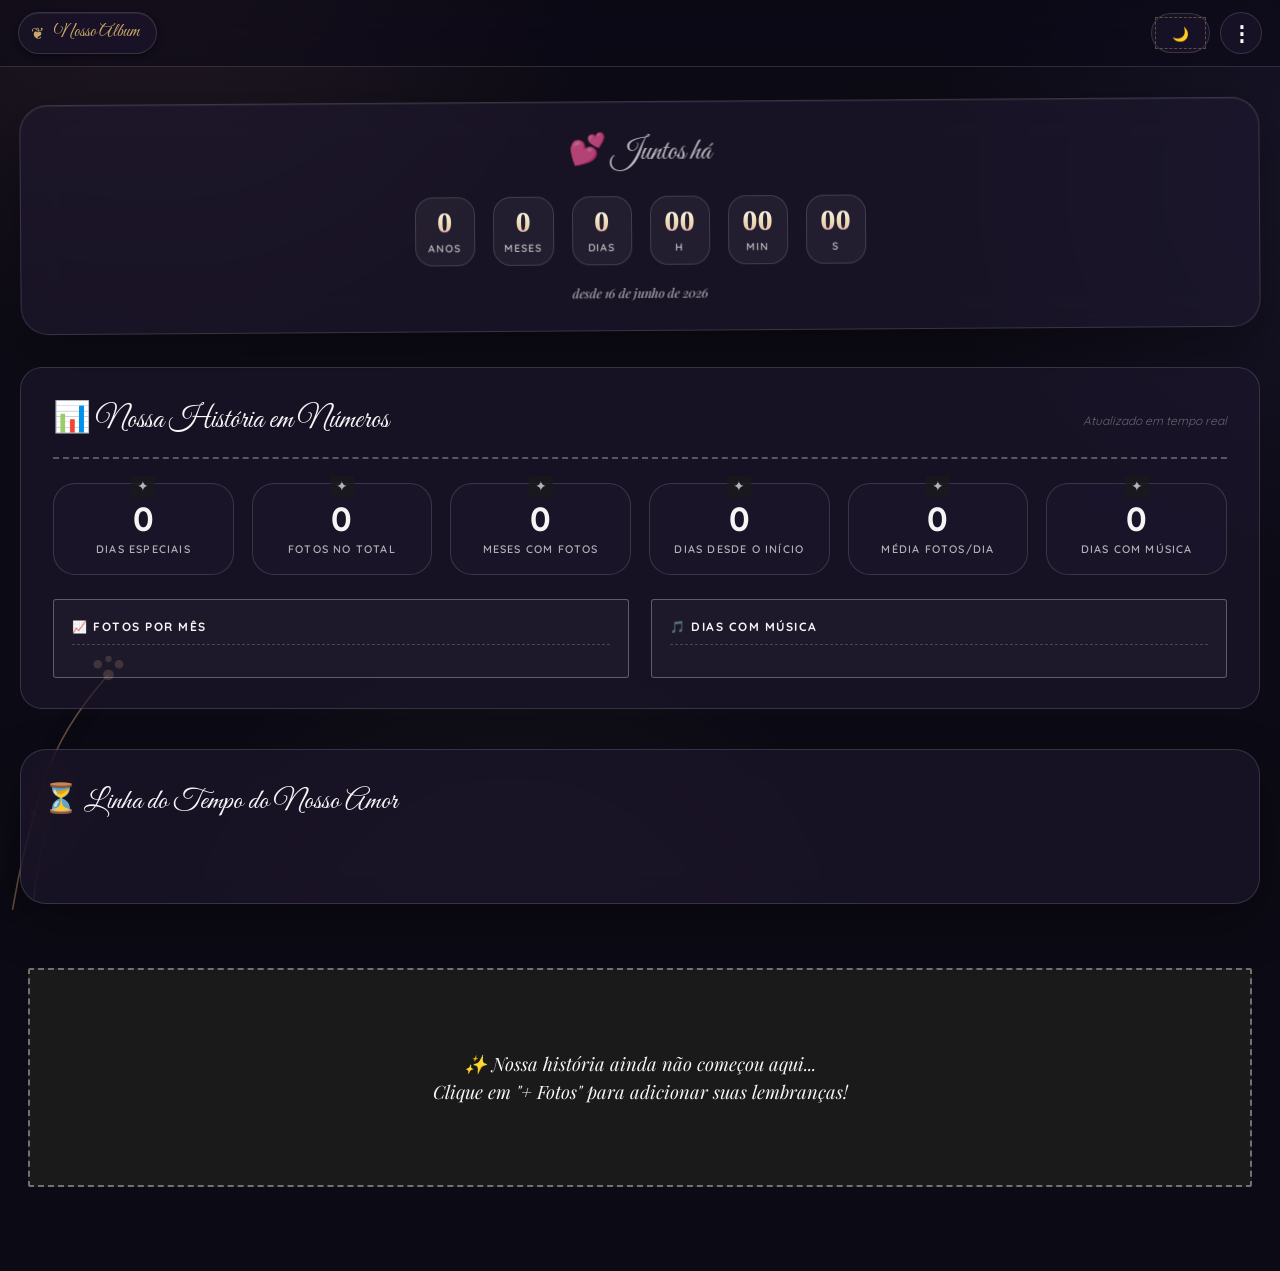
==== commit 50c962cd: "Add files via upload" ====
--- a/index.html
+++ b/index.html
@@ -4,7 +4,7 @@
 <head>
     <meta charset="UTF-8" />
     <meta name="viewport" content="width=device-width, initial-scale=1.0, maximum-scale=1.0, user-scalable=yes" />
-    <meta name="theme-color" content="#d9c7a8" />
+    <meta name="theme-color" content="#0c0a14" />
     <meta name="apple-mobile-web-app-capable" content="yes" />
     <meta name="apple-mobile-web-app-status-bar-style" content="default" />
     <meta name="apple-mobile-web-app-title" content="Nosso Álbum" />
@@ -19,7 +19,11 @@
         href="https://fonts.googleapis.com/css2?family=Great+Vibes&family=Playfair+Display:ital,wght@0,400;0,700;1,400&family=Quicksand:wght@300;400;600&family=Dancing+Script:wght@400;700&family=Caveat:wght@400;700&family=Indie+Flower&family=Shadows+Into+Light&family=Kalam:wght@400;700&family=Sacramento&display=swap"
         rel="stylesheet" />
 
-    <link rel="stylesheet" href="style.css?v=14" />
+    <link href="https://fonts.googleapis.com/css2?family=Allura&family=Alex+Brush&family=Pinyon+Script&family=Parisienne&family=Italianno&family=Petit+Formal+Script&family=Rouge+Script&display=swap" rel="stylesheet" />
+    <link href="https://fonts.googleapis.com/css2?family=Cormorant+Garamond:wght@400;600;700&family=Cinzel:wght@400;700&family=Cinzel+Decorative:wght@400;700&family=Bodoni+Moda:wght@400;700&family=DM+Serif+Display&family=Abril+Fatface&family=Italiana&family=Marcellus&display=swap" rel="stylesheet" />
+    <link href="https://fonts.googleapis.com/css2?family=Anton&family=Bebas+Neue&family=League+Gothic&family=Oswald:wght@400;600;700&family=Big+Shoulders+Display:wght@700;900&family=Archivo+Black&family=Alfa+Slab+One&family=Rubik+Distressed&family=Special+Elite&display=swap" rel="stylesheet" />
+    <link rel="stylesheet" href="style.css?v=14" />
+    <link rel="stylesheet" href="modern.css?v=4" />
 </head>
 
 <body class="theme-wood-light cover-closed">
@@ -225,6 +229,36 @@
                 <option value="'Kalam', cursive">Kalam</option>
                 <option value="'Playfair Display', serif">Playfair Display</option>
                 <option value="'Quicksand', sans-serif">Quicksand</option>
+                <optgroup label="✨ Cursivas elegantes">
+                    <option value="'Allura', cursive" style="font-family:'Allura', cursive">Allura</option>
+                    <option value="'Alex Brush', cursive" style="font-family:'Alex Brush', cursive">Alex Brush</option>
+                    <option value="'Pinyon Script', cursive" style="font-family:'Pinyon Script', cursive">Pinyon Script</option>
+                    <option value="'Parisienne', cursive" style="font-family:'Parisienne', cursive">Parisienne</option>
+                    <option value="'Italianno', cursive" style="font-family:'Italianno', cursive">Italianno</option>
+                    <option value="'Petit Formal Script', cursive" style="font-family:'Petit Formal Script', cursive">Petit Formal Script</option>
+                    <option value="'Rouge Script', cursive" style="font-family:'Rouge Script', cursive">Rouge Script</option>
+                </optgroup>
+                <optgroup label="🏛️ Serifadas clássicas">
+                    <option value="'Cormorant Garamond', serif" style="font-family:'Cormorant Garamond', serif">Cormorant Garamond</option>
+                    <option value="'Cinzel', serif" style="font-family:'Cinzel', serif">Cinzel</option>
+                    <option value="'Cinzel Decorative', serif" style="font-family:'Cinzel Decorative', serif">Cinzel Decorative</option>
+                    <option value="'Bodoni Moda', serif" style="font-family:'Bodoni Moda', serif">Bodoni Moda</option>
+                    <option value="'DM Serif Display', serif" style="font-family:'DM Serif Display', serif">DM Serif Display</option>
+                    <option value="'Abril Fatface', serif" style="font-family:'Abril Fatface', serif">Abril Fatface</option>
+                    <option value="'Italiana', serif" style="font-family:'Italiana', serif">Italiana</option>
+                    <option value="'Marcellus', serif" style="font-family:'Marcellus', serif">Marcellus</option>
+                </optgroup>
+                <optgroup label="🔥 Grandes e marcantes">
+                    <option value="'Anton', sans-serif" style="font-family:'Anton', sans-serif">Anton</option>
+                    <option value="'Bebas Neue', sans-serif" style="font-family:'Bebas Neue', sans-serif">Bebas Neue</option>
+                    <option value="'League Gothic', sans-serif" style="font-family:'League Gothic', sans-serif">League Gothic</option>
+                    <option value="'Oswald', sans-serif" style="font-family:'Oswald', sans-serif">Oswald</option>
+                    <option value="'Big Shoulders Display', sans-serif" style="font-family:'Big Shoulders Display', sans-serif">Big Shoulders Display</option>
+                    <option value="'Archivo Black', sans-serif" style="font-family:'Archivo Black', sans-serif">Archivo Black</option>
+                    <option value="'Alfa Slab One', serif" style="font-family:'Alfa Slab One', serif">Alfa Slab One</option>
+                    <option value="'Rubik Distressed', sans-serif" style="font-family:'Rubik Distressed', sans-serif">Rubik Distressed</option>
+                    <option value="'Special Elite', cursive" style="font-family:'Special Elite', cursive">Special Elite</option>
+                </optgroup>
                 <option value="__custom__">➕ Adicionar fonte por link...</option>
             </select>
 
@@ -247,6 +281,9 @@
                 <button type="button" class="color-option" data-color="#1a3a6a" style="background:#1a3a6a;"></button>
                 <button type="button" class="color-option" data-color="#8a4a20" style="background:#8a4a20;"></button>
                 <button type="button" class="color-option" data-color="#b06b7d" style="background:#b06b7d;"></button>
+            
+                <button type="button" class="color-option color-wheel-btn" data-color="" hidden></button>
+                <label class="color-wheel-wrap" title="Escolher cor personalizada"><input type="color" class="color-wheel-input" value="#c9a86a" aria-label="Roda de cores"></label>
             </div>
 
             <label>📝 Fonte das Legendas</label>
@@ -260,6 +297,36 @@
                 <option value="'Kalam', cursive">Kalam</option>
                 <option value="'Playfair Display', serif">Playfair Display</option>
                 <option value="'Quicksand', sans-serif">Quicksand</option>
+                <optgroup label="✨ Cursivas elegantes">
+                    <option value="'Allura', cursive" style="font-family:'Allura', cursive">Allura</option>
+                    <option value="'Alex Brush', cursive" style="font-family:'Alex Brush', cursive">Alex Brush</option>
+                    <option value="'Pinyon Script', cursive" style="font-family:'Pinyon Script', cursive">Pinyon Script</option>
+                    <option value="'Parisienne', cursive" style="font-family:'Parisienne', cursive">Parisienne</option>
+                    <option value="'Italianno', cursive" style="font-family:'Italianno', cursive">Italianno</option>
+                    <option value="'Petit Formal Script', cursive" style="font-family:'Petit Formal Script', cursive">Petit Formal Script</option>
+                    <option value="'Rouge Script', cursive" style="font-family:'Rouge Script', cursive">Rouge Script</option>
+                </optgroup>
+                <optgroup label="🏛️ Serifadas clássicas">
+                    <option value="'Cormorant Garamond', serif" style="font-family:'Cormorant Garamond', serif">Cormorant Garamond</option>
+                    <option value="'Cinzel', serif" style="font-family:'Cinzel', serif">Cinzel</option>
+                    <option value="'Cinzel Decorative', serif" style="font-family:'Cinzel Decorative', serif">Cinzel Decorative</option>
+                    <option value="'Bodoni Moda', serif" style="font-family:'Bodoni Moda', serif">Bodoni Moda</option>
+                    <option value="'DM Serif Display', serif" style="font-family:'DM Serif Display', serif">DM Serif Display</option>
+                    <option value="'Abril Fatface', serif" style="font-family:'Abril Fatface', serif">Abril Fatface</option>
+                    <option value="'Italiana', serif" style="font-family:'Italiana', serif">Italiana</option>
+                    <option value="'Marcellus', serif" style="font-family:'Marcellus', serif">Marcellus</option>
+                </optgroup>
+                <optgroup label="🔥 Grandes e marcantes">
+                    <option value="'Anton', sans-serif" style="font-family:'Anton', sans-serif">Anton</option>
+                    <option value="'Bebas Neue', sans-serif" style="font-family:'Bebas Neue', sans-serif">Bebas Neue</option>
+                    <option value="'League Gothic', sans-serif" style="font-family:'League Gothic', sans-serif">League Gothic</option>
+                    <option value="'Oswald', sans-serif" style="font-family:'Oswald', sans-serif">Oswald</option>
+                    <option value="'Big Shoulders Display', sans-serif" style="font-family:'Big Shoulders Display', sans-serif">Big Shoulders Display</option>
+                    <option value="'Archivo Black', sans-serif" style="font-family:'Archivo Black', sans-serif">Archivo Black</option>
+                    <option value="'Alfa Slab One', serif" style="font-family:'Alfa Slab One', serif">Alfa Slab One</option>
+                    <option value="'Rubik Distressed', sans-serif" style="font-family:'Rubik Distressed', sans-serif">Rubik Distressed</option>
+                    <option value="'Special Elite', cursive" style="font-family:'Special Elite', cursive">Special Elite</option>
+                </optgroup>
                 <option value="__custom__">➕ Adicionar fonte por link...</option>
             </select>
 
@@ -281,6 +348,9 @@
                 <button type="button" class="color-option" data-color="#c5cae9" style="background:#c5cae9;"></button>
                 <button type="button" class="color-option" data-color="#2a2a2a" style="background:#2a2a2a;"></button>
                 <button type="button" class="color-option" data-color="#7a3b4a" style="background:#7a3b4a;"></button>
+            
+                <button type="button" class="color-option color-wheel-btn" data-color="" hidden></button>
+                <label class="color-wheel-wrap" title="Escolher cor personalizada"><input type="color" class="color-wheel-input" value="#c9a86a" aria-label="Roda de cores"></label>
             </div>
 
             <label>📄 Cor das Páginas (cards)</label>
@@ -293,6 +363,9 @@
                 <button type="button" class="color-option" data-color="#3a2a1a" style="background:#3a2a1a;border-color:#c9a86a;"></button>
                 <button type="button" class="color-option" data-color="#fdfaf0" style="background:#fdfaf0;"></button>
                 <button type="button" class="color-option" data-color="#f0e4d0" style="background:#f0e4d0;"></button>
+            
+                <button type="button" class="color-option color-wheel-btn" data-color="" hidden></button>
+                <label class="color-wheel-wrap" title="Escolher cor personalizada"><input type="color" class="color-wheel-input" value="#c9a86a" aria-label="Roda de cores"></label>
             </div>
 
             <label>✨ Cor dos Detalhes (dourado/badges)</label>
@@ -305,6 +378,9 @@
                 <button type="button" class="color-option" data-color="#b06b7d" style="background:#b06b7d;"></button>
                 <button type="button" class="color-option" data-color="#f5f5f5" style="background:#f5f5f5;"></button>
                 <button type="button" class="color-option" data-color="#7a3b4a" style="background:#7a3b4a;"></button>
+            
+                <button type="button" class="color-option color-wheel-btn" data-color="" hidden></button>
+                <label class="color-wheel-wrap" title="Escolher cor personalizada"><input type="color" class="color-wheel-input" value="#c9a86a" aria-label="Roda de cores"></label>
             </div>
 
             <label>🖼️ Fundo das Fotos (moldura)</label>
@@ -317,6 +393,9 @@
                 <button type="button" class="color-option" data-color="#e8eaf6" style="background:#e8eaf6;"></button>
                 <button type="button" class="color-option" data-color="#1a1a1a" style="background:#1a1a1a;border-color:#c9a86a;"></button>
                 <button type="button" class="color-option" data-color="#2a1a10" style="background:#2a1a10;"></button>
+            
+                <button type="button" class="color-option color-wheel-btn" data-color="" hidden></button>
+                <label class="color-wheel-wrap" title="Escolher cor personalizada"><input type="color" class="color-wheel-input" value="#c9a86a" aria-label="Roda de cores"></label>
             </div>
 
             <div class="modal-actions">
@@ -352,6 +431,20 @@
                     placeholder="https://www.youtube.com/watch?v=... ou https://open.spotify.com/track/..." />
                 <small style="display:block;margin-top:4px;font-size:0.7rem;opacity:0.6;">
                     Funciona com: YouTube, Spotify, SoundCloud, ou link direto MP3
+                </small>
+            </div>
+
+            <div id="musicClipDiv" style="margin-top:12px;">
+                <label>✂️ Trecho da música (opcional)</label>
+                <div style="display:flex;gap:8px;align-items:center;">
+                    <input type="text" id="editMusicStart" placeholder="Início (ex: 0:45)" inputmode="numeric" />
+                    <span>até</span>
+                    <input type="text" id="editMusicEnd" placeholder="Fim (ex: 1:20)" inputmode="numeric" />
+                </div>
+                <button type="button" class="btn btn-secondary" id="btnPreviewClip" style="margin-top:8px;">▶ Ouvir trecho</button>
+                <div id="musicClipPreview" style="margin-top:8px;"></div>
+                <small style="display:block;margin-top:4px;font-size:0.7rem;opacity:0.6;">
+                    Deixe em branco para tocar a música toda. Funciona com YouTube e MP3 / link direto (Spotify e SoundCloud tocam inteiros).
                 </small>
             </div>
 
@@ -399,6 +492,39 @@
                 <button type="button" class="font-option" data-font="'Shadows Into Light', cursive" style="font-family:'Shadows Into Light',cursive;">Amor</button>
                 <button type="button" class="font-option" data-font="'Kalam', cursive" style="font-family:'Kalam',cursive;">Amor</button>
                 <button type="button" class="font-option" data-font="'Playfair Display', serif" style="font-family:'Playfair Display',serif;font-style:italic;">Amor</button>
+                <button type="button" class="font-option" data-font="'Bebas Neue', sans-serif" style="font-family:'Bebas Neue',sans-serif;font-size:1.3rem;">Amor</button>
+                <button type="button" class="font-option" data-font="'Allura', cursive" style="font-family:'Allura',cursive;font-size:1.5rem;" title="Allura">Amor</button>
+                <button type="button" class="font-option" data-font="'Alex Brush', cursive" style="font-family:'Alex Brush',cursive;font-size:1.5rem;" title="Alex Brush">Amor</button>
+                <button type="button" class="font-option" data-font="'Pinyon Script', cursive" style="font-family:'Pinyon Script',cursive;font-size:1.4rem;" title="Pinyon Script">Amor</button>
+                <button type="button" class="font-option" data-font="'Parisienne', cursive" style="font-family:'Parisienne',cursive;font-size:1.4rem;" title="Parisienne">Amor</button>
+                <button type="button" class="font-option" data-font="'Italianno', cursive" style="font-family:'Italianno',cursive;font-size:1.6rem;" title="Italianno">Amor</button>
+                <button type="button" class="font-option" data-font="'Petit Formal Script', cursive" style="font-family:'Petit Formal Script',cursive;font-size:1.2rem;" title="Petit Formal Script">Amor</button>
+                <button type="button" class="font-option" data-font="'Rouge Script', cursive" style="font-family:'Rouge Script',cursive;font-size:1.5rem;" title="Rouge Script">Amor</button>
+                <button type="button" class="font-option" data-font="'Cormorant Garamond', serif" style="font-family:'Cormorant Garamond',serif;font-size:1.2rem;" title="Cormorant Garamond">Amor</button>
+                <button type="button" class="font-option" data-font="'Cinzel', serif" style="font-family:'Cinzel',serif;font-size:1.1rem;" title="Cinzel">Amor</button>
+                <button type="button" class="font-option" data-font="'Cinzel Decorative', serif" style="font-family:'Cinzel Decorative',serif;font-size:1.1rem;" title="Cinzel Decorative">Amor</button>
+                <button type="button" class="font-option" data-font="'Bodoni Moda', serif" style="font-family:'Bodoni Moda',serif;font-size:1.1rem;" title="Bodoni Moda">Amor</button>
+                <button type="button" class="font-option" data-font="'DM Serif Display', serif" style="font-family:'DM Serif Display',serif;font-size:1.1rem;" title="DM Serif Display">Amor</button>
+                <button type="button" class="font-option" data-font="'Abril Fatface', serif" style="font-family:'Abril Fatface',serif;font-size:1.1rem;" title="Abril Fatface">Amor</button>
+                <button type="button" class="font-option" data-font="'Italiana', serif" style="font-family:'Italiana',serif;font-size:1.2rem;" title="Italiana">Amor</button>
+                <button type="button" class="font-option" data-font="'Marcellus', serif" style="font-family:'Marcellus',serif;font-size:1.1rem;" title="Marcellus">Amor</button>
+                <button type="button" class="font-option" data-font="'Anton', sans-serif" style="font-family:'Anton',sans-serif;font-size:1.1rem;" title="Anton">Amor</button>
+                <button type="button" class="font-option" data-font="'League Gothic', sans-serif" style="font-family:'League Gothic',sans-serif;font-size:1.3rem;" title="League Gothic">Amor</button>
+                <button type="button" class="font-option" data-font="'Oswald', sans-serif" style="font-family:'Oswald',sans-serif;font-size:1.1rem;" title="Oswald">Amor</button>
+                <button type="button" class="font-option" data-font="'Big Shoulders Display', sans-serif" style="font-family:'Big Shoulders Display',sans-serif;font-size:1.2rem;" title="Big Shoulders Display">Amor</button>
+                <button type="button" class="font-option" data-font="'Archivo Black', sans-serif" style="font-family:'Archivo Black',sans-serif;font-size:1rem;" title="Archivo Black">Amor</button>
+                <button type="button" class="font-option" data-font="'Alfa Slab One', serif" style="font-family:'Alfa Slab One',serif;font-size:1rem;" title="Alfa Slab One">Amor</button>
+                <button type="button" class="font-option" data-font="'Rubik Distressed', sans-serif" style="font-family:'Rubik Distressed',sans-serif;font-size:1.1rem;" title="Rubik Distressed">Amor</button>
+                <button type="button" class="font-option" data-font="'Special Elite', cursive" style="font-family:'Special Elite',cursive;font-size:1.1rem;" title="Special Elite">Amor</button>
+            </div>
+
+            <label>🔠 Tamanho das Letras</label>
+            <div class="size-picker" id="noteSizePicker">
+                <button type="button" class="size-option" data-size="small">Pequeno</button>
+                <button type="button" class="size-option" data-size="medium">Médio</button>
+                <button type="button" class="size-option" data-size="large">Grande</button>
+                <button type="button" class="size-option" data-size="xl">Extra grande</button>
+                <button type="button" class="size-option" data-size="xxl">Gigante</button>
             </div>
 
             <label>🎨 Cor do Papel</label>
@@ -411,7 +537,9 @@
                 <button type="button" class="color-option" data-color="#e3f2e8" style="background:#e3f2e8;"></button>
                 <button type="button" class="color-option" data-color="#e8eaf6" style="background:#e8eaf6;"></button>
                 <button type="button" class="color-option" data-color="#1a1a1a" style="background:#1a1a1a;border-color:#c9a86a;"></button>
-            </div>
+                <button type="button" class="color-option color-wheel-btn" data-color="" hidden></button>
+                <label class="color-wheel-wrap" title="Escolher cor personalizada"><input type="color" class="color-wheel-input" value="#fdfaf0" aria-label="Roda de cores"></label>
+                        </div>
 
             <label>🖊️ Cor da Tinta</label>
             <div class="color-picker" id="inkPicker">
@@ -422,7 +550,9 @@
                 <button type="button" class="color-option" data-color="#b06b7d" style="background:#b06b7d;"></button>
                 <button type="button" class="color-option" data-color="#c9a86a" style="background:#c9a86a;"></button>
                 <button type="button" class="color-option" data-color="#f5f5f5" style="background:#f5f5f5;border-color:#c9a86a;"></button>
-            </div>
+                <button type="button" class="color-option color-wheel-btn" data-color="" hidden></button>
+                <label class="color-wheel-wrap" title="Escolher cor personalizada"><input type="color" class="color-wheel-input" value="#2a2a2a" aria-label="Roda de cores"></label>
+                        </div>
 
             <div class="modal-actions">
                 <button class="btn-cancel" id="btnCancelNote">Cancelar</button>
@@ -450,6 +580,30 @@
                 <button type="button" class="font-option" data-font="'Shadows Into Light', cursive" style="font-family:'Shadows Into Light',cursive;">Amor</button>
                 <button type="button" class="font-option" data-font="'Kalam', cursive" style="font-family:'Kalam',cursive;">Amor</button>
                 <button type="button" class="font-option" data-font="'Playfair Display', serif" style="font-family:'Playfair Display',serif;font-style:italic;">Amor</button>
+                <button type="button" class="font-option" data-font="'Bebas Neue', sans-serif" style="font-family:'Bebas Neue',sans-serif;font-size:1.3rem;">Amor</button>
+                <button type="button" class="font-option" data-font="'Allura', cursive" style="font-family:'Allura',cursive;font-size:1.5rem;" title="Allura">Amor</button>
+                <button type="button" class="font-option" data-font="'Alex Brush', cursive" style="font-family:'Alex Brush',cursive;font-size:1.5rem;" title="Alex Brush">Amor</button>
+                <button type="button" class="font-option" data-font="'Pinyon Script', cursive" style="font-family:'Pinyon Script',cursive;font-size:1.4rem;" title="Pinyon Script">Amor</button>
+                <button type="button" class="font-option" data-font="'Parisienne', cursive" style="font-family:'Parisienne',cursive;font-size:1.4rem;" title="Parisienne">Amor</button>
+                <button type="button" class="font-option" data-font="'Italianno', cursive" style="font-family:'Italianno',cursive;font-size:1.6rem;" title="Italianno">Amor</button>
+                <button type="button" class="font-option" data-font="'Petit Formal Script', cursive" style="font-family:'Petit Formal Script',cursive;font-size:1.2rem;" title="Petit Formal Script">Amor</button>
+                <button type="button" class="font-option" data-font="'Rouge Script', cursive" style="font-family:'Rouge Script',cursive;font-size:1.5rem;" title="Rouge Script">Amor</button>
+                <button type="button" class="font-option" data-font="'Cormorant Garamond', serif" style="font-family:'Cormorant Garamond',serif;font-size:1.2rem;" title="Cormorant Garamond">Amor</button>
+                <button type="button" class="font-option" data-font="'Cinzel', serif" style="font-family:'Cinzel',serif;font-size:1.1rem;" title="Cinzel">Amor</button>
+                <button type="button" class="font-option" data-font="'Cinzel Decorative', serif" style="font-family:'Cinzel Decorative',serif;font-size:1.1rem;" title="Cinzel Decorative">Amor</button>
+                <button type="button" class="font-option" data-font="'Bodoni Moda', serif" style="font-family:'Bodoni Moda',serif;font-size:1.1rem;" title="Bodoni Moda">Amor</button>
+                <button type="button" class="font-option" data-font="'DM Serif Display', serif" style="font-family:'DM Serif Display',serif;font-size:1.1rem;" title="DM Serif Display">Amor</button>
+                <button type="button" class="font-option" data-font="'Abril Fatface', serif" style="font-family:'Abril Fatface',serif;font-size:1.1rem;" title="Abril Fatface">Amor</button>
+                <button type="button" class="font-option" data-font="'Italiana', serif" style="font-family:'Italiana',serif;font-size:1.2rem;" title="Italiana">Amor</button>
+                <button type="button" class="font-option" data-font="'Marcellus', serif" style="font-family:'Marcellus',serif;font-size:1.1rem;" title="Marcellus">Amor</button>
+                <button type="button" class="font-option" data-font="'Anton', sans-serif" style="font-family:'Anton',sans-serif;font-size:1.1rem;" title="Anton">Amor</button>
+                <button type="button" class="font-option" data-font="'League Gothic', sans-serif" style="font-family:'League Gothic',sans-serif;font-size:1.3rem;" title="League Gothic">Amor</button>
+                <button type="button" class="font-option" data-font="'Oswald', sans-serif" style="font-family:'Oswald',sans-serif;font-size:1.1rem;" title="Oswald">Amor</button>
+                <button type="button" class="font-option" data-font="'Big Shoulders Display', sans-serif" style="font-family:'Big Shoulders Display',sans-serif;font-size:1.2rem;" title="Big Shoulders Display">Amor</button>
+                <button type="button" class="font-option" data-font="'Archivo Black', sans-serif" style="font-family:'Archivo Black',sans-serif;font-size:1rem;" title="Archivo Black">Amor</button>
+                <button type="button" class="font-option" data-font="'Alfa Slab One', serif" style="font-family:'Alfa Slab One',serif;font-size:1rem;" title="Alfa Slab One">Amor</button>
+                <button type="button" class="font-option" data-font="'Rubik Distressed', sans-serif" style="font-family:'Rubik Distressed',sans-serif;font-size:1.1rem;" title="Rubik Distressed">Amor</button>
+                <button type="button" class="font-option" data-font="'Special Elite', cursive" style="font-family:'Special Elite',cursive;font-size:1.1rem;" title="Special Elite">Amor</button>
             </div>
 
             <label>🎨 Cor do Papel</label>
@@ -462,7 +616,9 @@
                 <button type="button" class="color-option" data-color="#e3f2e8" style="background:#e3f2e8;"></button>
                 <button type="button" class="color-option" data-color="#e8eaf6" style="background:#e8eaf6;"></button>
                 <button type="button" class="color-option" data-color="#1a1a1a" style="background:#1a1a1a;border-color:#c9a86a;"></button>
-            </div>
+                <button type="button" class="color-option color-wheel-btn" data-color="" hidden></button>
+                <label class="color-wheel-wrap" title="Escolher cor personalizada"><input type="color" class="color-wheel-input" value="#fdfaf0" aria-label="Roda de cores"></label>
+                        </div>
 
             <label>🖊️ Cor da Tinta</label>
             <div class="color-picker" id="photoInkPicker">
@@ -473,13 +629,17 @@
                 <button type="button" class="color-option" data-color="#b06b7d" style="background:#b06b7d;"></button>
                 <button type="button" class="color-option" data-color="#c9a86a" style="background:#c9a86a;"></button>
                 <button type="button" class="color-option" data-color="#f5f5f5" style="background:#f5f5f5;border-color:#c9a86a;"></button>
-            </div>
+                <button type="button" class="color-option color-wheel-btn" data-color="" hidden></button>
+                <label class="color-wheel-wrap" title="Escolher cor personalizada"><input type="color" class="color-wheel-input" value="#2a2a2a" aria-label="Roda de cores"></label>
+                        </div>
 
             <label>📐 Tamanho do Bilhete</label>
             <div class="size-picker" id="photoSizePicker">
                 <button type="button" class="size-option" data-size="small">Pequeno</button>
                 <button type="button" class="size-option" data-size="medium">Médio</button>
                 <button type="button" class="size-option" data-size="large">Grande</button>
+                <button type="button" class="size-option" data-size="xl">Extra grande</button>
+                <button type="button" class="size-option" data-size="xxl">Gigante</button>
             </div>
 
             <div class="modal-actions">
@@ -508,6 +668,8 @@
     <script src="firebase-config.js"></script>
     <script src="cloudinary-config.js"></script>
     <script src="script.js"></script>
+    <script src="color-wheel.js"></script>
+    <script src="surprise.js"></script>
 </body>
 
 </html>
--- a/style.css
+++ b/style.css
@@ -3022,4 +3022,4 @@
     .cover-screen .cover-title { font-size: 2.2rem; }
     .cover-screen .cover-subtitle { font-size: 1.2rem; }
     .cover-screen .cover-names { font-size: 1rem; }
-}+}
--- a/modern.css
+++ b/modern.css
@@ -0,0 +1,466 @@
+/* =========================================================
+   TEMA MODERNO — vidro escuro (carrega DEPOIS do style.css)
+   Para voltar ao visual antigo: remova o <link> do modern.css
+   ========================================================= */
+
+:root {
+    --bg-0: #0c0a14;
+    --bg-1: #17121f;
+    --glass: rgba(30, 23, 46, 0.62);
+    --glass-strong: rgba(48, 38, 70, 0.78);
+    --glass-line: rgba(255, 255, 255, 0.14);
+    --champagne: #ecd6ae;
+    --rose: #f2a7c3;
+    --text-soft: rgba(255, 255, 255, 0.72);
+    --ease: cubic-bezier(0.22, 1, 0.36, 1);
+}
+
+html body.theme-wood-light,
+html body.theme-wood-dark,
+html body.theme-black,
+html body.night-mode {
+    background-color: var(--bg-0);
+    background-image:
+        radial-gradient(60vmax 60vmax at 12% -10%, rgba(242, 167, 195, 0.10), transparent 60%),
+        radial-gradient(55vmax 55vmax at 105% 20%, rgba(139, 124, 246, 0.09), transparent 60%),
+        radial-gradient(50vmax 50vmax at 40% 110%, rgba(236, 214, 174, 0.05), transparent 60%);
+    background-attachment: fixed;
+    color: #fff;
+}
+
+/* ---------- Cabeçalho ---------- */
+html body .album-header {
+    background: rgba(12, 10, 20, 0.55);
+    backdrop-filter: blur(18px) saturate(1.4);
+    -webkit-backdrop-filter: blur(18px) saturate(1.4);
+    border: 0;
+    border-bottom: 1px solid var(--glass-line);
+    box-shadow: none;
+}
+
+html body .mini-cover {
+    background: var(--glass);
+    border: 1px solid var(--glass-line);
+    border-radius: 999px;
+    color: var(--champagne);
+    transition: transform 0.3s var(--ease), background 0.3s;
+}
+
+html body .mini-cover:hover {
+    background: var(--glass-strong);
+    transform: translateY(-1px);
+}
+
+/* ---------- Botões ---------- */
+html body .btn,
+html body .btn-kebab,
+html body .btn-save,
+html body .btn-cancel {
+    border-radius: 999px;
+    border: 1px solid var(--glass-line);
+    background: var(--glass);
+    color: #fff;
+    min-height: 40px;
+    transition: transform 0.25s var(--ease), background 0.25s, box-shadow 0.25s;
+}
+
+html body .btn:hover,
+html body .btn-kebab:hover,
+html body .btn-cancel:hover {
+    background: var(--glass-strong);
+    transform: translateY(-2px);
+}
+
+html body .btn-save,
+html body .cover-open-btn {
+    background: linear-gradient(135deg, var(--rose), var(--champagne));
+    color: #1a1424;
+    border: 0;
+    font-weight: 700;
+    box-shadow: 0 8px 24px rgba(242, 167, 195, 0.35);
+}
+
+html body .btn-save:hover,
+html body .cover-open-btn:hover {
+    transform: translateY(-2px);
+    box-shadow: 0 12px 32px rgba(242, 167, 195, 0.5);
+}
+
+html body .filter-dropdown,
+html body .modal-box,
+html body .lightbox-info {
+    background: rgba(24, 18, 34, 0.82);
+    backdrop-filter: blur(22px);
+    -webkit-backdrop-filter: blur(22px);
+    border: 1px solid var(--glass-line);
+    border-radius: 22px;
+    box-shadow: 0 30px 80px rgba(0, 0, 0, 0.55);
+    color: #fff;
+}
+
+html body .modal-overlay,
+html body .lightbox-overlay {
+    background: rgba(8, 6, 14, 0.7);
+    backdrop-filter: blur(8px);
+    -webkit-backdrop-filter: blur(8px);
+}
+
+html body .modal-box:not(.hidden) {
+    animation: pop 0.35s var(--ease);
+}
+
+html body input,
+html body select,
+html body textarea {
+    background: rgba(255, 255, 255, 0.07);
+    border: 1px solid var(--glass-line);
+    border-radius: 12px;
+    color: #fff;
+}
+
+html body select option {
+    background: #1b1426;
+}
+
+/* ---------- Contador (destaque do tema) ---------- */
+html body .together-counter {
+    background: var(--glass);
+    backdrop-filter: blur(16px);
+    -webkit-backdrop-filter: blur(16px);
+    border: 1px solid var(--glass-line);
+    border-radius: 28px;
+    box-shadow: 0 20px 60px rgba(0, 0, 0, 0.35), inset 0 1px 0 rgba(255, 255, 255, 0.06);
+}
+
+html body .together-counter::before,
+html body .together-counter::after,
+html body .counter-item::before {
+    display: none;
+}
+
+html body .counter-title,
+html body .counter-since {
+    color: var(--text-soft);
+}
+
+html body .counter-item {
+    background: rgba(255, 255, 255, 0.05);
+    border: 1px solid var(--glass-line);
+    border-radius: 18px;
+    box-shadow: none;
+}
+
+html body .counter-number {
+    font-family: 'Playfair Display', serif;
+    font-weight: 700;
+    background: linear-gradient(180deg, #fff, var(--champagne) 60%, var(--rose));
+    -webkit-background-clip: text;
+    background-clip: text;
+    color: transparent;
+    text-shadow: none;
+    font-variant-numeric: tabular-nums;
+}
+
+html body #counterSeconds {
+    animation: glow 2s ease-in-out infinite;
+}
+
+html body .counter-label {
+    color: var(--text-soft);
+}
+
+/* ---------- Estatísticas ---------- */
+html body .stats-panel,
+html body .stat-item {
+    background: var(--glass);
+    border: 1px solid var(--glass-line);
+    border-radius: 22px;
+    box-shadow: none;
+    color: #fff;
+}
+
+html body .bar-fill {
+    background: linear-gradient(90deg, var(--rose), var(--champagne));
+    border-radius: 999px;
+}
+
+html body .bar-track {
+    background: rgba(255, 255, 255, 0.08);
+    border-radius: 999px;
+}
+
+/* ---------- Linha do tempo ---------- */
+html body .timeline-scroll {
+    scroll-snap-type: x proximity;
+    scrollbar-width: none;
+    gap: 10px;
+}
+
+html body .timeline-scroll::-webkit-scrollbar {
+    display: none;
+}
+
+html body .timeline-item {
+    background: var(--glass);
+    border: 1px solid var(--glass-line);
+    border-radius: 16px;
+    color: #fff;
+    transform: none;
+    box-shadow: none;
+    scroll-snap-align: center;
+    transition: transform 0.3s var(--ease), background 0.3s, box-shadow 0.3s;
+}
+
+html body .timeline-item:hover {
+    background: var(--glass-strong);
+    transform: translateY(-3px);
+}
+
+html body .timeline-item.active {
+    background: linear-gradient(135deg, rgba(242, 167, 195, 0.35), rgba(236, 214, 174, 0.3));
+    border-color: var(--champagne);
+    box-shadow: 0 0 24px rgba(242, 167, 195, 0.35);
+}
+
+/* ---------- Cartões de fotos ---------- */
+html body .photo-card {
+    background: var(--glass);
+    background-image: none;
+    border: 1px solid var(--glass-line);
+    border-radius: 26px;
+    padding: 16px 16px 22px;
+    transform: none;
+    box-shadow: 0 18px 50px rgba(0, 0, 0, 0.35), inset 0 1px 0 rgba(255, 255, 255, 0.1);
+    backdrop-filter: blur(10px);
+    -webkit-backdrop-filter: blur(10px);
+    transition: transform 0.5s var(--ease), box-shadow 0.5s var(--ease), border-color 0.4s;
+}
+
+html body .photo-card:hover {
+    transform: translateY(-8px);
+    border-color: rgba(236, 214, 174, 0.45);
+    box-shadow: 0 30px 80px rgba(0, 0, 0, 0.5), 0 0 24px rgba(242, 167, 195, 0.08);
+}
+
+html body .photo-grid {
+    gap: 8px;
+}
+
+html body .photo-wrapper {
+    position: relative;
+    overflow: hidden;
+    border-radius: 16px;
+    background: rgba(255, 255, 255, 0.04);
+}
+
+html body .photo-wrapper img,
+html body .photo-grid img {
+    border-radius: 16px;
+    transition: transform 0.7s var(--ease), filter 0.5s;
+}
+
+html body .photo-wrapper::after {
+    content: '';
+    position: absolute;
+    inset: 0;
+    background: linear-gradient(180deg, transparent 55%, rgba(12, 10, 20, 0.65));
+    opacity: 0;
+    transition: opacity 0.4s;
+    pointer-events: none;
+}
+
+html body .photo-wrapper:hover img {
+    transform: scale(1.09);
+    filter: saturate(1.15) brightness(1.05);
+}
+
+html body .photo-wrapper:hover::after {
+    opacity: 1;
+}
+
+html body .photo-date,
+html body .photo-text,
+html body .photo-info {
+    color: var(--text-soft);
+}
+
+html body .photo-count-badge,
+html body .photo-badge,
+html body .count-badge {
+    background: rgba(12, 10, 20, 0.65);
+    border: 1px solid var(--glass-line);
+    backdrop-filter: blur(8px);
+    -webkit-backdrop-filter: blur(8px);
+    border-radius: 999px;
+    color: var(--champagne);
+}
+
+/* ---------- Animações ---------- */
+@keyframes pop {
+    from { opacity: 0; transform: translateY(14px) scale(0.96); }
+    to { opacity: 1; transform: none; }
+}
+
+@keyframes glow {
+    50% { filter: drop-shadow(0 0 5px rgba(242, 167, 195, 0.4)); }
+}
+
+@keyframes reveal {
+    from { opacity: 0; transform: translateY(40px) scale(0.96); filter: blur(6px); }
+    to { opacity: 1; transform: none; filter: none; }
+}
+
+/* Revelar ao rolar (navegadores com suporte; sem suporte, aparece normal) */
+@supports (animation-timeline: view()) {
+    html body .photo-card {
+        animation: reveal linear both;
+        animation-timeline: view();
+        animation-range: entry 0% entry 40%;
+    }
+}
+
+/* ---------- Celular ---------- */
+@media (max-width: 640px) {
+    html body .photo-card {
+        border-radius: 22px;
+        padding: 12px 12px 18px;
+    }
+
+    html body .together-counter {
+        border-radius: 22px;
+    }
+
+    html body .btn,
+    html body .btn-kebab {
+        min-height: 44px;
+    }
+
+    html body .modal-box {
+        max-height: 90vh;
+        overflow-y: auto;
+        border-radius: 22px 22px 0 0;
+    }
+}
+
+/* ---------- Acessibilidade ---------- */
+html body :focus-visible {
+    outline: 2px solid var(--champagne);
+    outline-offset: 3px;
+}
+
+@media (prefers-reduced-motion: reduce) {
+    html body *,
+    html body *::before,
+    html body *::after {
+        animation: none !important;
+        transition: none !important;
+    }
+}
+
+/* ---------- Ajustes: funciona em qualquer tema (claro ou escuro) ---------- */
+html body .timeline-section {
+    background: var(--glass);
+    border: 1px solid var(--glass-line);
+    border-radius: 26px;
+    box-shadow: 0 18px 50px rgba(0, 0, 0, 0.3);
+    backdrop-filter: blur(14px);
+    -webkit-backdrop-filter: blur(14px);
+}
+
+html body .timeline-item::before,
+html body .timeline-item::after {
+    display: none;
+}
+
+html body .header-actions .btn,
+html body .mini-cover-title,
+html body .counter-title {
+    text-shadow: none;
+}
+
+/* ---------- Roda de cores ---------- */
+.color-wheel-wrap {
+    position: relative;
+    display: inline-block;
+    width: 34px;
+    height: 34px;
+    border-radius: 50%;
+    border: 2px solid rgba(245, 245, 245, 0.35);
+    background: conic-gradient(#f66, #fd5, #6f6, #5fd, #56f, #f6f, #f66);
+    cursor: pointer;
+    transition: transform 0.2s;
+}
+
+.color-wheel-wrap:hover {
+    transform: scale(1.15);
+}
+
+.color-wheel-wrap::after {
+    content: '';
+    position: absolute;
+    inset: 8px;
+    border-radius: 50%;
+    background: var(--picked, #fff);
+    border: 2px solid #fff;
+    box-shadow: 0 0 0 1px rgba(0, 0, 0, 0.25);
+    pointer-events: none;
+}
+
+.color-wheel-input {
+    position: absolute;
+    inset: 0;
+    width: 100%;
+    height: 100%;
+    opacity: 0;
+    cursor: pointer;
+}
+
+/* ---------- Tamanhos de letra das notas ---------- */
+.size-picker {
+    flex-wrap: wrap;
+}
+
+.size-picker .size-option {
+    flex: 1 1 28%;
+    border-radius: 12px;
+}
+
+.photo-note.size-xl {
+    font-size: 1.5rem;
+    max-width: 260px;
+    top: 22px;
+    right: 22px;
+    transform: rotate(2deg);
+}
+
+.photo-note.size-xxl {
+    font-size: 1.95rem;
+    max-width: 320px;
+    top: 24px;
+    right: 24px;
+    transform: rotate(1.5deg);
+}
+
+@media (max-width: 640px) {
+    .photo-note.size-xl {
+        font-size: 1.15rem;
+        max-width: 190px;
+        top: 12px;
+        right: 12px;
+    }
+
+    .photo-note.size-xxl {
+        font-size: 1.4rem;
+        max-width: 230px;
+        top: 12px;
+        right: 12px;
+    }
+}
+
+/* ---------- Lista de fontes das notas (rola quando for grande) ---------- */
+html body .font-picker {
+    max-height: 200px;
+    overflow-y: auto;
+    padding: 4px;
+    scrollbar-width: thin;
+}
